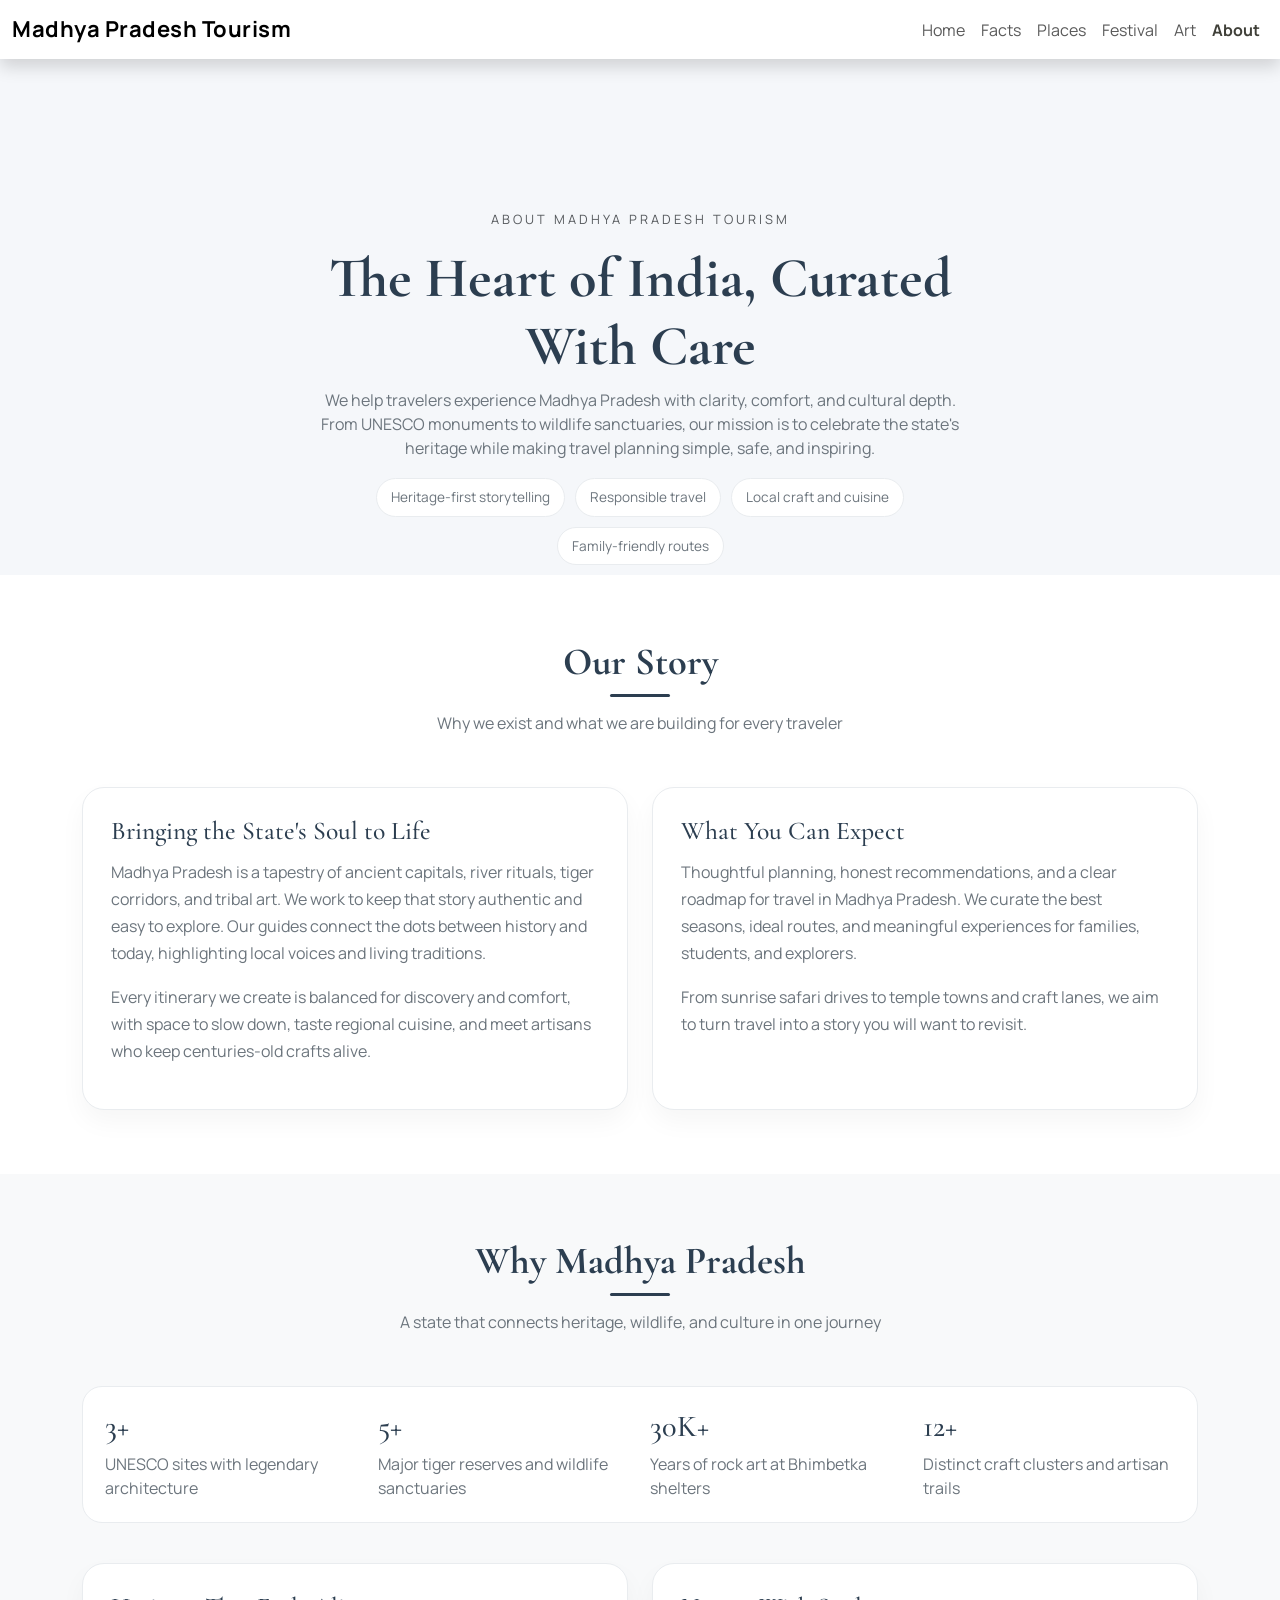
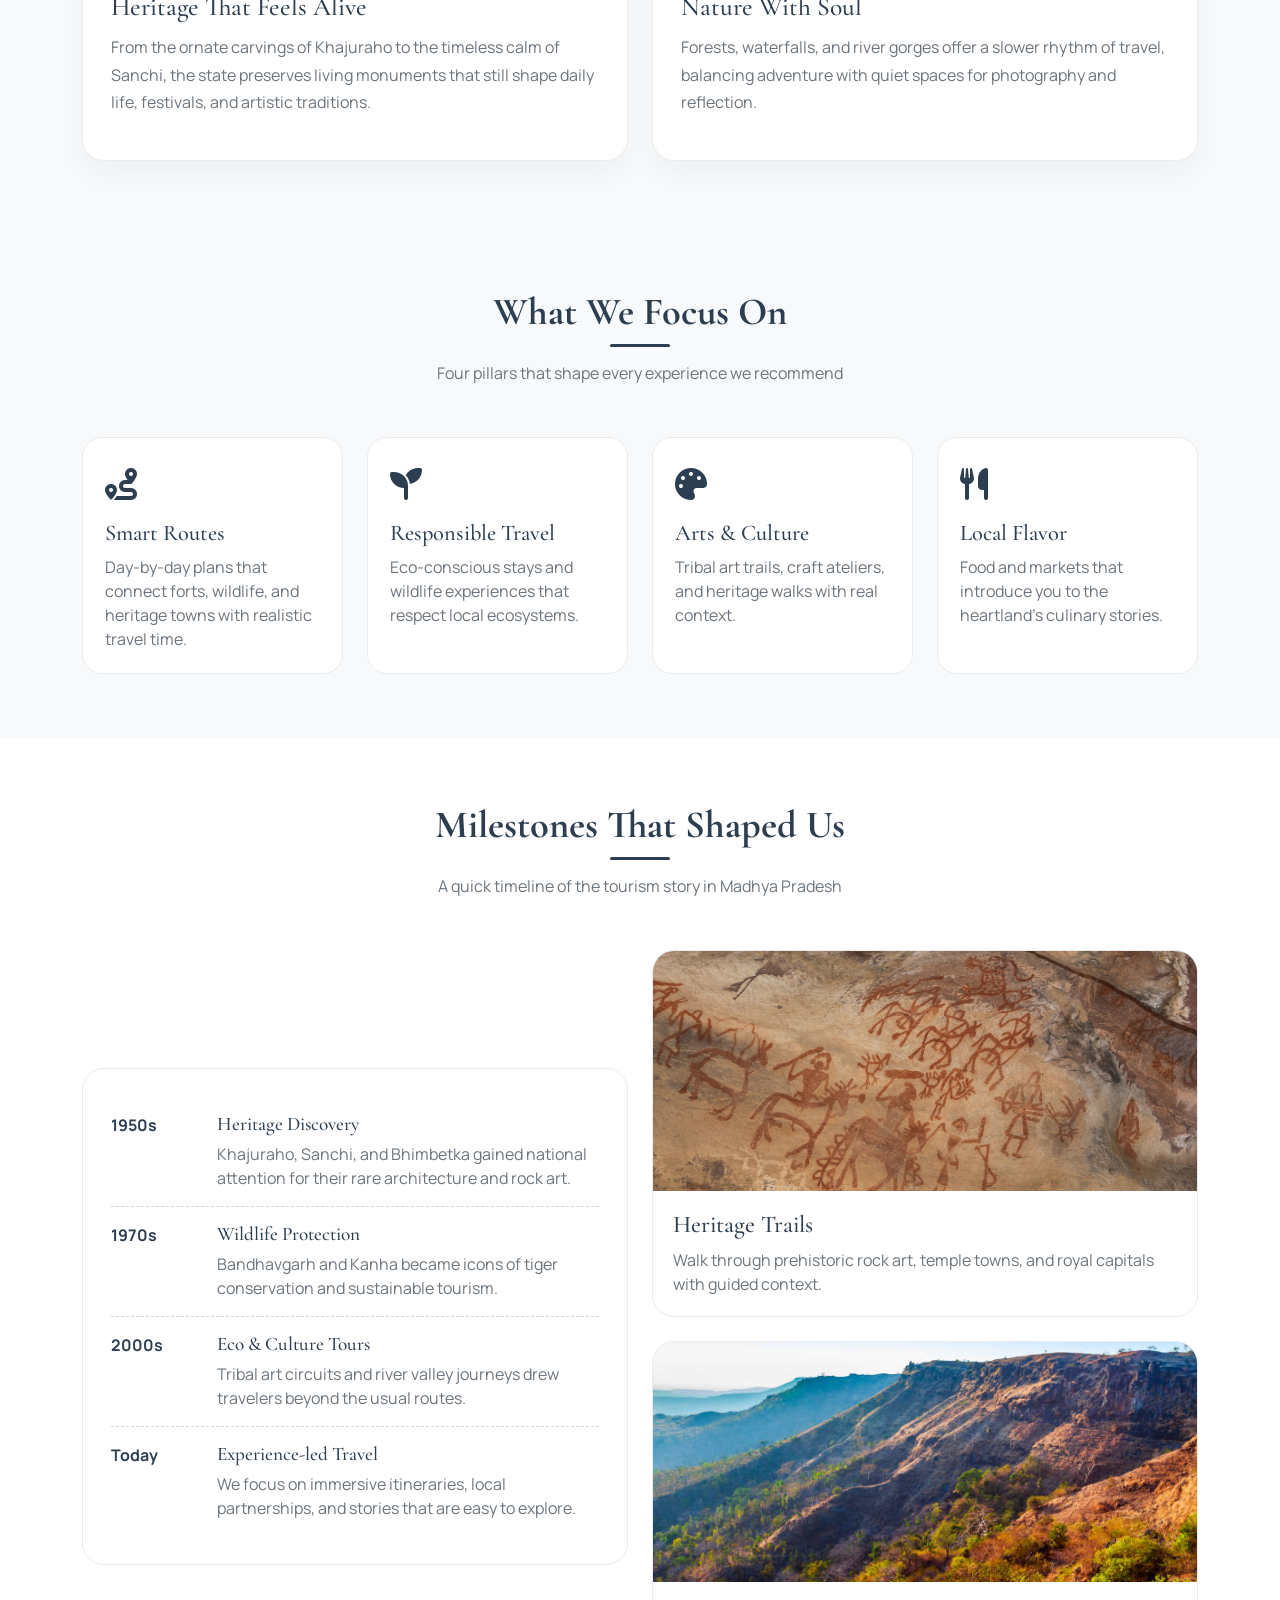
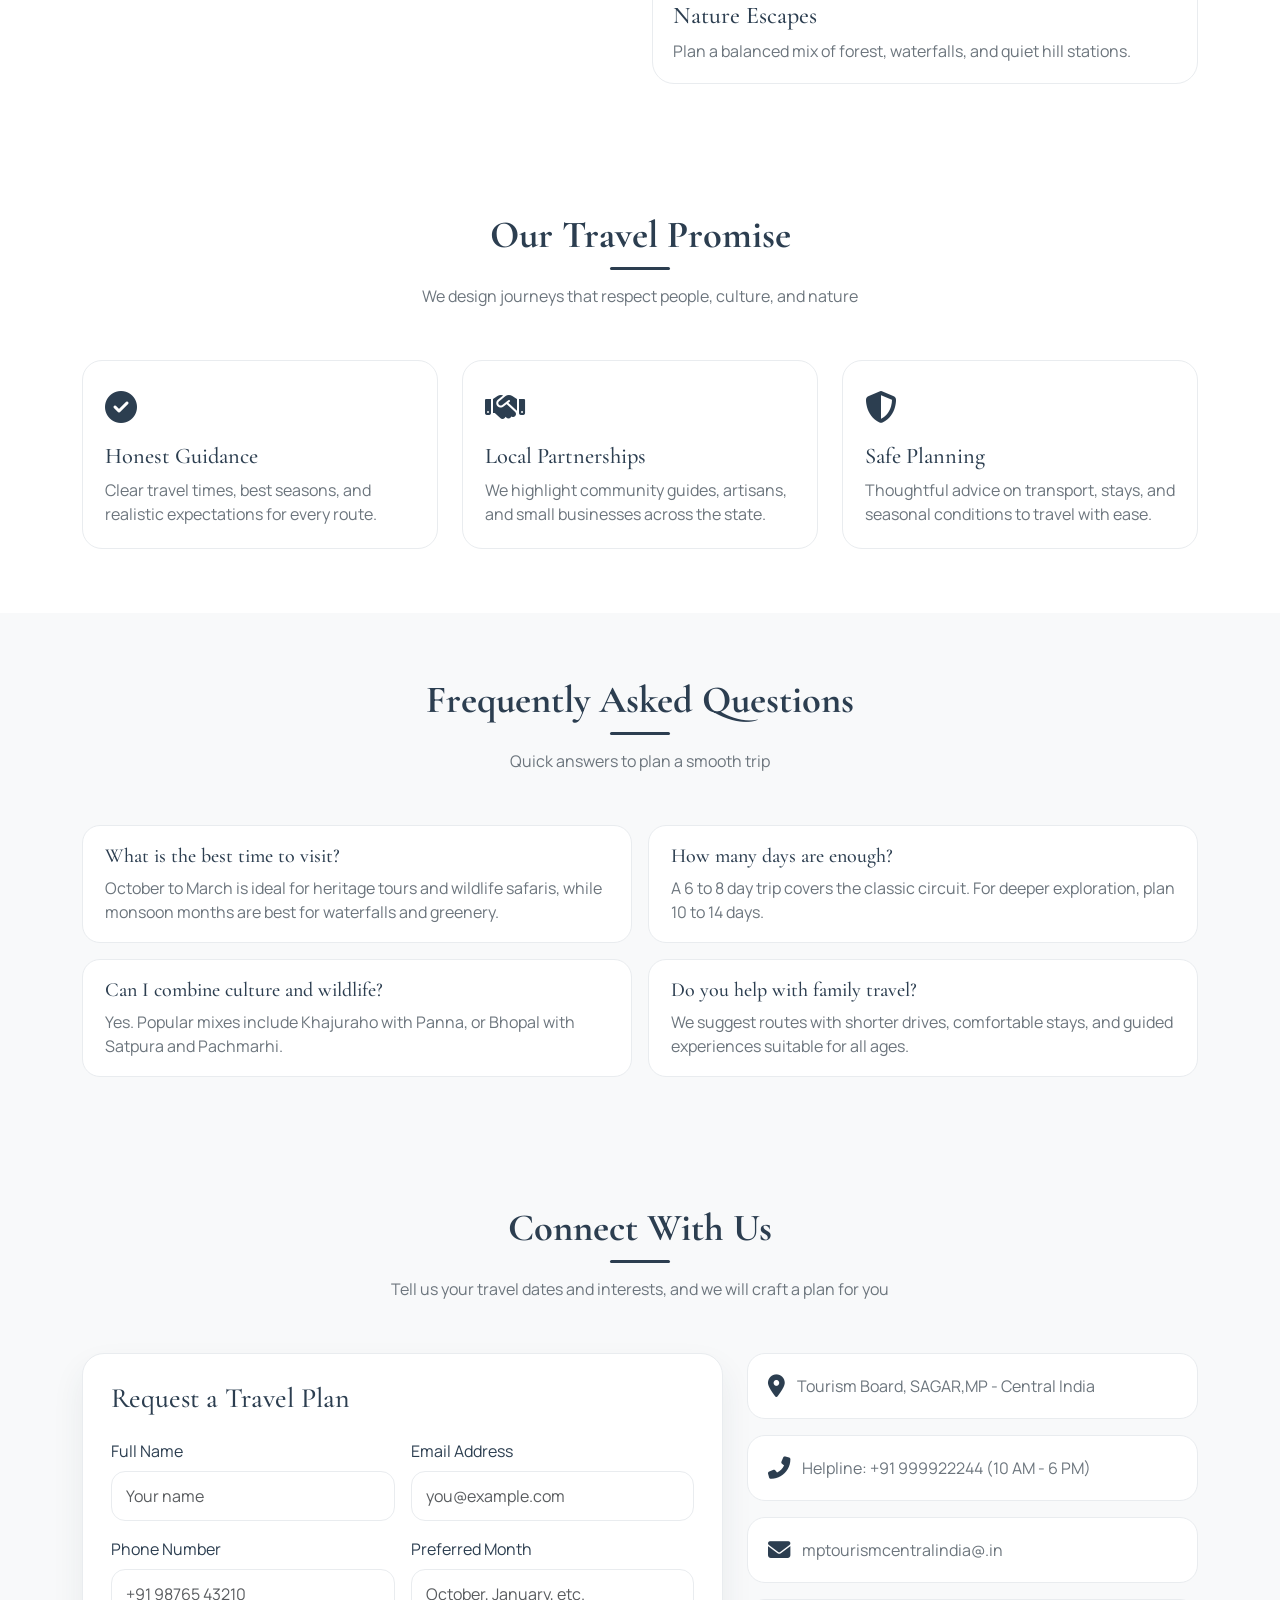
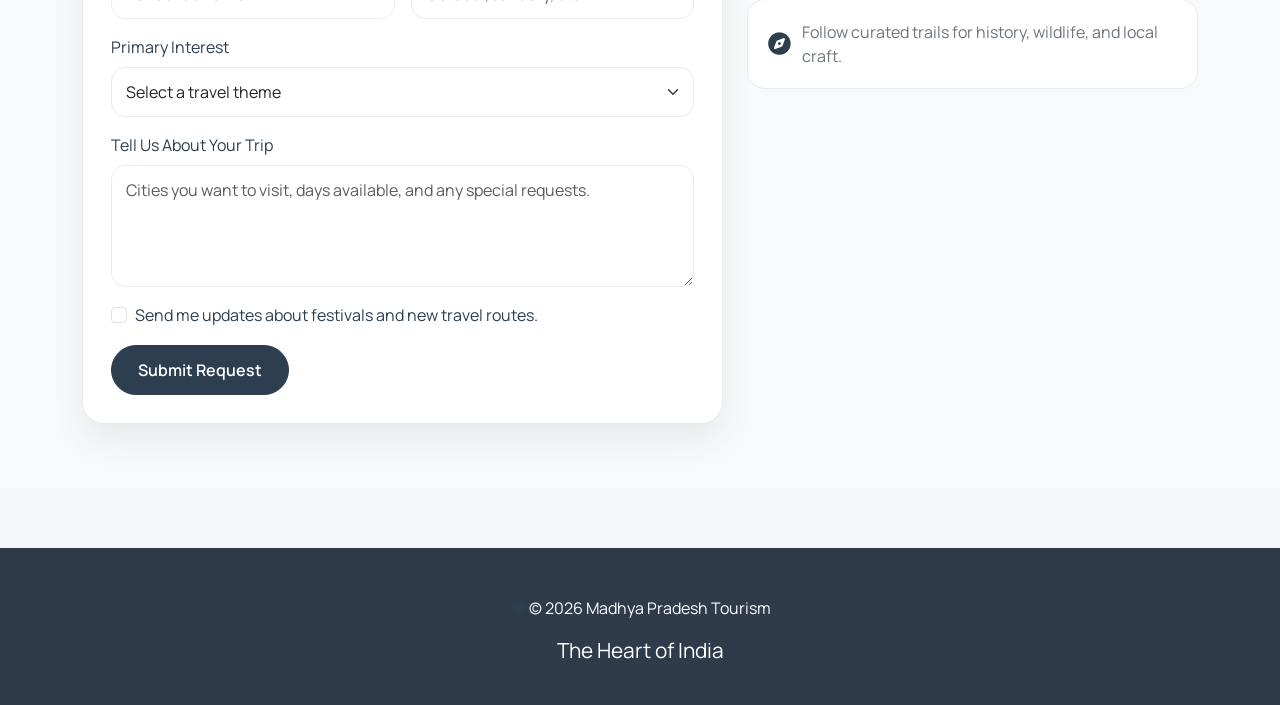
==== about.html @ c8d35fb0 "Add files via upload" ====
<!DOCTYPE html>
<html lang="en">

<head>
    <meta charset="UTF-8">
    <meta name="viewport" content="width=device-width, initial-scale=1.0">
    <title>About - Madhya Pradesh Tourism</title>

    <link href="https://cdn.jsdelivr.net/npm/bootstrap@5.3.0/dist/css/bootstrap.min.css" rel="stylesheet">
    <link
        href="https://fonts.googleapis.com/css2?family=Cormorant+Garamond:wght@400;600;700&family=Manrope:wght@300;400;600;700&display=swap"
        rel="stylesheet">
    <link rel="stylesheet" href="https://cdnjs.cloudflare.com/ajax/libs/font-awesome/6.4.0/css/all.min.css">

    <style>
        :root {
            --paper: #f5f7fa;
            --ink: #2c3e50;
            --muted: #6c757d;
            --accent: #2c3e50;
            --accent-dark: #2c3e50;
            --soft: #e9ecef;
            --card: #ffffff;
            --primary-color: #2c3e50;
            --secondary-color: #6c757d;
            --light-bg: #f8f9fa;
        }

        * {
            box-sizing: border-box;
        }

        html {
            scroll-behavior: smooth;
        }

        body {
            font-family: "Manrope", sans-serif;
            color: var(--ink);
            background: var(--paper);
            min-height: 100vh;
        }

        h1,
        h2,
        h3,
        h4,
        h5,
        h6 {
            font-family: "Cormorant Garamond", serif;
        }

        .navbar {
            background: white;
            box-shadow: 0 2px 10px rgba(0, 0, 0, .1);
        }

        .navbar-brand {
            font-weight: 700;
            letter-spacing: 0.5px;
            font-size: 22px;
        }

        .nav-link.active {
            font-weight: bold;
            color: #404039 !important;
        }

        .page-intro {
            margin-top: 92px;
            padding: 48px 0 10px;
        }

        .intro-title {
            font-size: clamp(2.4rem, 4.4vw, 3.6rem);
            font-weight: 700;
        }

        .intro-text {
            color: var(--muted);
            max-width: 760px;
        }

        .intro-badges {
            display: flex;
            flex-wrap: wrap;
            gap: 10px;
            margin-top: 18px;
        }

        .intro-badge {
            background: var(--card);
            border: 1px solid var(--soft);
            padding: 8px 14px;
            border-radius: 999px;
            font-size: 0.85rem;
            color: var(--muted);
        }

        .section-container {
            padding: 64px 0;
        }

        .section-light {
            background: white;
        }

        .section-dark {
            background: var(--light-bg);
        }

        .section-header {
            text-align: center;
            margin-bottom: 52px;
        }

        .section-header h2 {
            font-size: 2.4rem;
            font-weight: 700;
            color: var(--ink);
            display: inline-block;
            position: relative;
        }

        .section-header h2::after {
            content: "";
            position: absolute;
            bottom: -12px;
            left: 50%;
            transform: translateX(-50%);
            width: 60px;
            height: 3px;
            background: var(--primary-color);
            border-radius: 2px;
        }

        .section-header p {
            font-size: 1rem;
            color: var(--muted);
            margin-top: 18px;
        }

        .story-card {
            background: var(--card);
            border: 1px solid var(--soft);
            border-radius: 22px;
            padding: 28px;
            height: 100%;
            box-shadow: 0 12px 26px rgba(0, 0, 0, 0.04);
        }

        .story-card h3 {
            font-size: 1.6rem;
            margin-bottom: 12px;
        }

        .story-card p {
            color: var(--muted);
            line-height: 1.7;
        }

        .highlight-card {
            background: var(--card);
            border: 1px solid var(--soft);
            border-radius: 20px;
            padding: 22px;
            height: 100%;
            transition: transform 0.2s ease, box-shadow 0.2s ease;
        }

        .highlight-card:hover {
            transform: translateY(-4px);
            box-shadow: 0 20px 40px rgba(44, 62, 80, 0.12);
        }

        .highlight-icon {
            font-size: 2rem;
            color: var(--primary-color);
            margin-bottom: 12px;
        }

        .highlight-card h4 {
            font-size: 1.4rem;
            margin-bottom: 8px;
        }

        .highlight-card p {
            color: var(--muted);
            margin-bottom: 0;
        }

        .timeline {
            background: var(--card);
            border: 1px solid var(--soft);
            border-radius: 22px;
            padding: 28px;
        }

        .timeline-item {
            display: flex;
            gap: 16px;
            padding: 16px 0;
            border-bottom: 1px dashed #d0d7de;
        }

        .timeline-item:last-child {
            border-bottom: none;
        }

        .timeline-year {
            min-width: 90px;
            font-weight: 700;
            color: var(--ink);
        }

        .timeline-body h5 {
            margin-bottom: 6px;
            font-size: 1.2rem;
        }

        .timeline-body p {
            margin: 0;
            color: var(--muted);
        }

        .media-card {
            background: var(--card);
            border: 1px solid var(--soft);
            border-radius: 22px;
            overflow: hidden;
            height: 100%;
        }

        .media-card img {
            width: 100%;
            height: 240px;
            object-fit: cover;
            display: block;
        }

        .media-card .media-body {
            padding: 20px;
        }

        .media-card .media-body h4 {
            margin-bottom: 8px;
        }

        .media-card .media-body p {
            color: var(--muted);
            margin-bottom: 0;
        }

        .form-card {
            background: var(--card);
            border: 1px solid var(--soft);
            border-radius: 22px;
            padding: 28px;
            box-shadow: 0 16px 32px rgba(44, 62, 80, 0.08);
        }

        .form-control,
        .form-select {
            border-radius: 14px;
            border: 1px solid var(--soft);
            padding: 12px 14px;
        }

        .form-control:focus,
        .form-select:focus {
            border-color: var(--primary-color);
            box-shadow: 0 0 0 0.2rem rgba(44, 62, 80, 0.15);
        }

        .btn-primary {
            background: var(--primary-color);
            border-color: var(--primary-color);
            border-radius: 999px;
            padding: 12px 26px;
            font-weight: 600;
        }

        .contact-card {
            background: var(--card);
            border: 1px solid var(--soft);
            border-radius: 18px;
            padding: 20px;
            display: flex;
            gap: 12px;
            align-items: center;
        }

        .contact-card i {
            font-size: 1.4rem;
            color: var(--primary-color);
        }

        .contact-card p {
            margin: 0;
            color: var(--muted);
        }

        .stats-strip {
            background: var(--card);
            border: 1px solid var(--soft);
            border-radius: 20px;
            padding: 22px;
            display: grid;
            gap: 20px;
            grid-template-columns: repeat(4, 1fr);
        }

        .stat-item h3 {
            font-size: 1.9rem;
            margin-bottom: 6px;
        }

        .stat-item p {
            margin: 0;
            color: var(--muted);
        }

        .faq-item {
            background: var(--card);
            border: 1px solid var(--soft);
            border-radius: 18px;
            padding: 18px 22px;
        }

        .faq-item h5 {
            margin-bottom: 8px;
        }

        .faq-item p {
            margin: 0;
            color: var(--muted);
        }

        .footer {
            background: #2f3b4a;
            color: white;
            padding: 40px 0 30px;
            text-align: center;
            margin-top: 60px;
        }

        .footer p {
            margin: 8px 0;
            font-size: 1rem;
        }

        @media (max-width: 992px) {
            .page-intro {
                margin-top: 84px;
            }

            .timeline-item {
                flex-direction: column;
            }

            .timeline-year {
                min-width: unset;
            }

            .stats-strip {
                grid-template-columns: repeat(2, 1fr);
            }
        }

        @media (max-width: 576px) {
            .stats-strip {
                grid-template-columns: 1fr;
            }
        }
    </style>
</head>

<body>

    <nav class="navbar navbar-expand-lg fixed-top bg-white shadow">
  <div class="container-fluid">

    <a class="navbar-brand" href="index.html">Madhya Pradesh Tourism</a>

    <!-- TOGGLER BUTTON -->
    <button class="navbar-toggler" type="button" 
        data-bs-toggle="collapse" 
        data-bs-target="#navbarNav">

      <span class="navbar-toggler-icon"></span>
    </button>

    <!-- COLLAPSIBLE MENU -->
    <div class="collapse navbar-collapse" id="navbarNav">
      <div class="navbar-nav ms-auto">

        <a class="nav-link " href="index.html">Home</a>
        <a class="nav-link" href="facts.html">Facts</a>
        <a class="nav-link" href="places.html">Places</a>
        <a class="nav-link" href="festival.html">Festival</a>
        <a class="nav-link" href="arts.html">Art</a>
        <a class="nav-link active" href="about.html">About</a>

      </div>
    </div>

  </div>
</nav>

    <div style="height:70px;"></div>

    <section class="page-intro">
        <div class="container">
            <div class="row align-items-center g-4">
                <div class="col-lg-7 text-center mx-auto">
                    <p class="text-uppercase text-muted" style="letter-spacing: 3px; font-size: 0.8rem;">About Madhya
                        Pradesh Tourism</p>
                    <h1 class="intro-title">The Heart of India, Curated With Care</h1>
                    <p class="intro-text">We help travelers experience Madhya Pradesh with clarity, comfort, and
                        cultural depth. From UNESCO monuments to wildlife sanctuaries, our mission is to celebrate the
                        state's heritage while making travel planning simple, safe, and inspiring.</p>
                    <div class="intro-badges justify-content-center">
                        <span class="intro-badge">Heritage-first storytelling</span>
                        <span class="intro-badge">Responsible travel</span>
                        <span class="intro-badge">Local craft and cuisine</span>
                        <span class="intro-badge">Family-friendly routes</span>
                    </div>
                </div>

            </div>
        </div>
    </section>

    <section class="section-container section-light">
        <div class="container">
            <div class="section-header">
                <h2>Our Story</h2>
                <p>Why we exist and what we are building for every traveler</p>
            </div>
            <div class="row g-4">
                <div class="col-lg-6">
                    <div class="story-card">
                        <h3>Bringing the State's Soul to Life</h3>
                        <p>Madhya Pradesh is a tapestry of ancient capitals, river rituals, tiger corridors, and tribal
                            art. We work to keep that story authentic and easy to explore. Our guides connect the dots
                            between history and today, highlighting local voices and living traditions.</p>
                        <p>Every itinerary we create is balanced for discovery and comfort, with space to slow down,
                            taste regional cuisine, and meet artisans who keep centuries-old crafts alive.</p>
                    </div>
                </div>
                <div class="col-lg-6">
                    <div class="story-card">
                        <h3>What You Can Expect</h3>
                        <p>Thoughtful planning, honest recommendations, and a clear roadmap for travel in Madhya
                            Pradesh. We curate the best seasons, ideal routes, and meaningful experiences for families,
                            students, and explorers.</p>
                        <p>From sunrise safari drives to temple towns and craft lanes, we aim to turn travel into a
                            story you will want to revisit.</p>
                    </div>
                </div>
            </div>
        </div>
    </section>

    <section class="section-container section-dark">
        <div class="container">
            <div class="section-header">
                <h2>Why Madhya Pradesh</h2>
                <p>A state that connects heritage, wildlife, and culture in one journey</p>
            </div>
            <div class="stats-strip">
                <div class="stat-item">
                    <h3>3+</h3>
                    <p>UNESCO sites with legendary architecture</p>
                </div>
                <div class="stat-item">
                    <h3>5+</h3>
                    <p>Major tiger reserves and wildlife sanctuaries</p>
                </div>
                <div class="stat-item">
                    <h3>30K+</h3>
                    <p>Years of rock art at Bhimbetka shelters</p>
                </div>
                <div class="stat-item">
                    <h3>12+</h3>
                    <p>Distinct craft clusters and artisan trails</p>
                </div>
            </div>
            <div class="row g-4 mt-3">
                <div class="col-lg-6">
                    <div class="story-card">
                        <h3>Heritage That Feels Alive</h3>
                        <p>From the ornate carvings of Khajuraho to the timeless calm of Sanchi, the state preserves
                            living monuments that still shape daily life, festivals, and artistic traditions.</p>
                    </div>
                </div>
                <div class="col-lg-6">
                    <div class="story-card">
                        <h3>Nature With Soul</h3>
                        <p>Forests, waterfalls, and river gorges offer a slower rhythm of travel, balancing adventure
                            with quiet spaces for photography and reflection.</p>
                    </div>
                </div>
            </div>
        </div>
    </section>

    <section class="section-container section-dark">
        <div class="container">
            <div class="section-header">
                <h2>What We Focus On</h2>
                <p>Four pillars that shape every experience we recommend</p>
            </div>
            <div class="row g-4">
                <div class="col-md-6 col-lg-3">
                    <div class="highlight-card">
                        <div class="highlight-icon"><i class="fas fa-route"></i></div>
                        <h4>Smart Routes</h4>
                        <p>Day-by-day plans that connect forts, wildlife, and heritage towns with realistic travel time.
                        </p>
                    </div>
                </div>
                <div class="col-md-6 col-lg-3">
                    <div class="highlight-card">
                        <div class="highlight-icon"><i class="fas fa-seedling"></i></div>
                        <h4>Responsible Travel</h4>
                        <p>Eco-conscious stays and wildlife experiences that respect local ecosystems.</p>
                    </div>
                </div>
                <div class="col-md-6 col-lg-3">
                    <div class="highlight-card">
                        <div class="highlight-icon"><i class="fas fa-palette"></i></div>
                        <h4>Arts & Culture</h4>
                        <p>Tribal art trails, craft ateliers, and heritage walks with real context.</p>
                    </div>
                </div>
                <div class="col-md-6 col-lg-3">
                    <div class="highlight-card">
                        <div class="highlight-icon"><i class="fas fa-utensils"></i></div>
                        <h4>Local Flavor</h4>
                        <p>Food and markets that introduce you to the heartland's culinary stories.</p>
                    </div>
                </div>
            </div>
        </div>
    </section>

    <section class="section-container section-light">
        <div class="container">
            <div class="section-header">
                <h2>Milestones That Shaped Us</h2>
                <p>A quick timeline of the tourism story in Madhya Pradesh</p>
            </div>
            <div class="row g-4 align-items-center">
                <div class="col-lg-6">
                    <div class="timeline">
                        <div class="timeline-item">
                            <div class="timeline-year">1950s</div>
                            <div class="timeline-body">
                                <h5>Heritage Discovery</h5>
                                <p>Khajuraho, Sanchi, and Bhimbetka gained national attention for their rare
                                    architecture and rock art.</p>
                            </div>
                        </div>
                        <div class="timeline-item">
                            <div class="timeline-year">1970s</div>
                            <div class="timeline-body">
                                <h5>Wildlife Protection</h5>
                                <p>Bandhavgarh and Kanha became icons of tiger conservation and sustainable tourism.</p>
                            </div>
                        </div>
                        <div class="timeline-item">
                            <div class="timeline-year">2000s</div>
                            <div class="timeline-body">
                                <h5>Eco & Culture Tours</h5>
                                <p>Tribal art circuits and river valley journeys drew travelers beyond the usual routes.
                                </p>
                            </div>
                        </div>
                        <div class="timeline-item">
                            <div class="timeline-year">Today</div>
                            <div class="timeline-body">
                                <h5>Experience-led Travel</h5>
                                <p>We focus on immersive itineraries, local partnerships, and stories that are easy to
                                    explore.</p>
                            </div>
                        </div>
                    </div>
                </div>
                <div class="col-lg-6">
                    <div class="row g-4">
                        <div class="col-12">
                            <div class="media-card">
                                <img src="images/bhimbedka.jpg" alt="Bhimbetka rock shelters">
                                <div class="media-body">
                                    <h4>Heritage Trails</h4>
                                    <p>Walk through prehistoric rock art, temple towns, and royal capitals with guided
                                        context.</p>
                                </div>
                            </div>
                        </div>
                        <div class="col-12">
                            <div class="media-card">
                                <img src="images/pachmarhi.jpg" alt="Pachmarhi hill station">
                                <div class="media-body">
                                    <h4>Nature Escapes</h4>
                                    <p>Plan a balanced mix of forest, waterfalls, and quiet hill stations.</p>
                                </div>
                            </div>
                        </div>
                    </div>
                </div>
            </div>
        </div>
    </section>

    <section class="section-container section-light">
        <div class="container">
            <div class="section-header">
                <h2>Our Travel Promise</h2>
                <p>We design journeys that respect people, culture, and nature</p>
            </div>
            <div class="row g-4">
                <div class="col-md-6 col-lg-4">
                    <div class="highlight-card">
                        <div class="highlight-icon"><i class="fas fa-check-circle"></i></div>
                        <h4>Honest Guidance</h4>
                        <p>Clear travel times, best seasons, and realistic expectations for every route.</p>
                    </div>
                </div>
                <div class="col-md-6 col-lg-4">
                    <div class="highlight-card">
                        <div class="highlight-icon"><i class="fas fa-handshake"></i></div>
                        <h4>Local Partnerships</h4>
                        <p>We highlight community guides, artisans, and small businesses across the state.</p>
                    </div>
                </div>
                <div class="col-md-6 col-lg-4">
                    <div class="highlight-card">
                        <div class="highlight-icon"><i class="fas fa-shield-alt"></i></div>
                        <h4>Safe Planning</h4>
                        <p>Thoughtful advice on transport, stays, and seasonal conditions to travel with ease.</p>
                    </div>
                </div>
            </div>
        </div>
    </section>

    <section class="section-container section-dark">
        <div class="container">
            <div class="section-header">
                <h2>Frequently Asked Questions</h2>
                <p>Quick answers to plan a smooth trip</p>
            </div>
            <div class="row g-3">
                <div class="col-lg-6">
                    <div class="faq-item">
                        <h5>What is the best time to visit?</h5>
                        <p>October to March is ideal for heritage tours and wildlife safaris, while monsoon months are
                            best for waterfalls and greenery.</p>
                    </div>
                </div>
                <div class="col-lg-6">
                    <div class="faq-item">
                        <h5>How many days are enough?</h5>
                        <p>A 6 to 8 day trip covers the classic circuit. For deeper exploration, plan 10 to 14 days.</p>
                    </div>
                </div>
                <div class="col-lg-6">
                    <div class="faq-item">
                        <h5>Can I combine culture and wildlife?</h5>
                        <p>Yes. Popular mixes include Khajuraho with Panna, or Bhopal with Satpura and Pachmarhi.</p>
                    </div>
                </div>
                <div class="col-lg-6">
                    <div class="faq-item">
                        <h5>Do you help with family travel?</h5>
                        <p>We suggest routes with shorter drives, comfortable stays, and guided experiences suitable for
                            all ages.</p>
                    </div>
                </div>
            </div>
        </div>
    </section>

    <section class="section-container section-dark">
        <div class="container">
            <div class="section-header">
                <h2>Connect With Us</h2>
                <p>Tell us your travel dates and interests, and we will craft a plan for you</p>
            </div>
            <div class="row g-4">
                <div class="col-lg-7">
                    <div class="form-card">
                        <h3 class="mb-4">Request a Travel Plan</h3>
                        <form>
                            <div class="row g-3">
                                <div class="col-md-6">
                                    <label class="form-label" for="fullName">Full Name</label>
                                    <input type="text" class="form-control" id="fullName" placeholder="Your name">
                                </div>
                                <div class="col-md-6">
                                    <label class="form-label" for="email">Email Address</label>
                                    <input type="email" class="form-control" id="email" placeholder="you@example.com">
                                </div>
                                <div class="col-md-6">
                                    <label class="form-label" for="phone">Phone Number</label>
                                    <input type="tel" class="form-control" id="phone" placeholder="+91 98765 43210">
                                </div>
                                <div class="col-md-6">
                                    <label class="form-label" for="travelMonth">Preferred Month</label>
                                    <input type="text" class="form-control" id="travelMonth"
                                        placeholder="October, January, etc.">
                                </div>
                                <div class="col-12">
                                    <label class="form-label" for="interest">Primary Interest</label>
                                    <select class="form-select" id="interest">
                                        <option selected>Select a travel theme</option>
                                        <option>Heritage & History</option>
                                        <option>Wildlife Safaris</option>
                                        <option>Arts & Crafts</option>
                                        <option>Food & Culture</option>
                                        <option>Family Friendly</option>
                                        <option>Photography & Nature</option>
                                    </select>
                                </div>
                                <div class="col-12">
                                    <label class="form-label" for="message">Tell Us About Your Trip</label>
                                    <textarea class="form-control" id="message" rows="4"
                                        placeholder="Cities you want to visit, days available, and any special requests."></textarea>
                                </div>
                                <div class="col-12">
                                    <div class="form-check">
                                        <input class="form-check-input" type="checkbox" id="updates">
                                        <label class="form-check-label" for="updates">Send me updates about festivals
                                            and new travel routes.</label>
                                    </div>
                                </div>
                                <div class="col-12 d-flex justify-content-start">
                                    <button type="submit" class="btn btn-primary">Submit Request</button>
                                </div>
                            </div>
                        </form>
                    </div>
                </div>
                <div class="col-lg-5">
                    <div class="d-flex flex-column gap-3">
                        <div class="contact-card">
                            <i class="fas fa-map-marker-alt"></i>
                            <p>Tourism Board, SAGAR,MP - Central India</p>
                        </div>
                        <div class="contact-card">
                            <i class="fas fa-phone-alt"></i>
                            <p>Helpline: +91 999922244 (10 AM - 6 PM)</p>
                        </div>
                        <div class="contact-card">
                            <i class="fas fa-envelope"></i>
                            <p>mptourismcentralindia@.in</p>
                        </div>
                        <div class="contact-card">
                            <i class="fas fa-compass"></i>
                            <p>Follow curated trails for history, wildlife, and local craft.</p>
                        </div>
                    </div>
                </div>
            </div>
        </div>
    </section>

    <footer class="footer">
        <div class="container">
            <p><i class="fas fa-heart" style="color: var(--primary-color);"></i> &copy; 2026 Madhya Pradesh Tourism</p>
            <p style="font-size: 1.3rem; margin-top: 15px;">The Heart of India</p>
        </div>
    </footer>

    <script src="https://cdn.jsdelivr.net/npm/bootstrap@5.3.0/dist/js/bootstrap.bundle.min.js"></script>



</body>

</html>
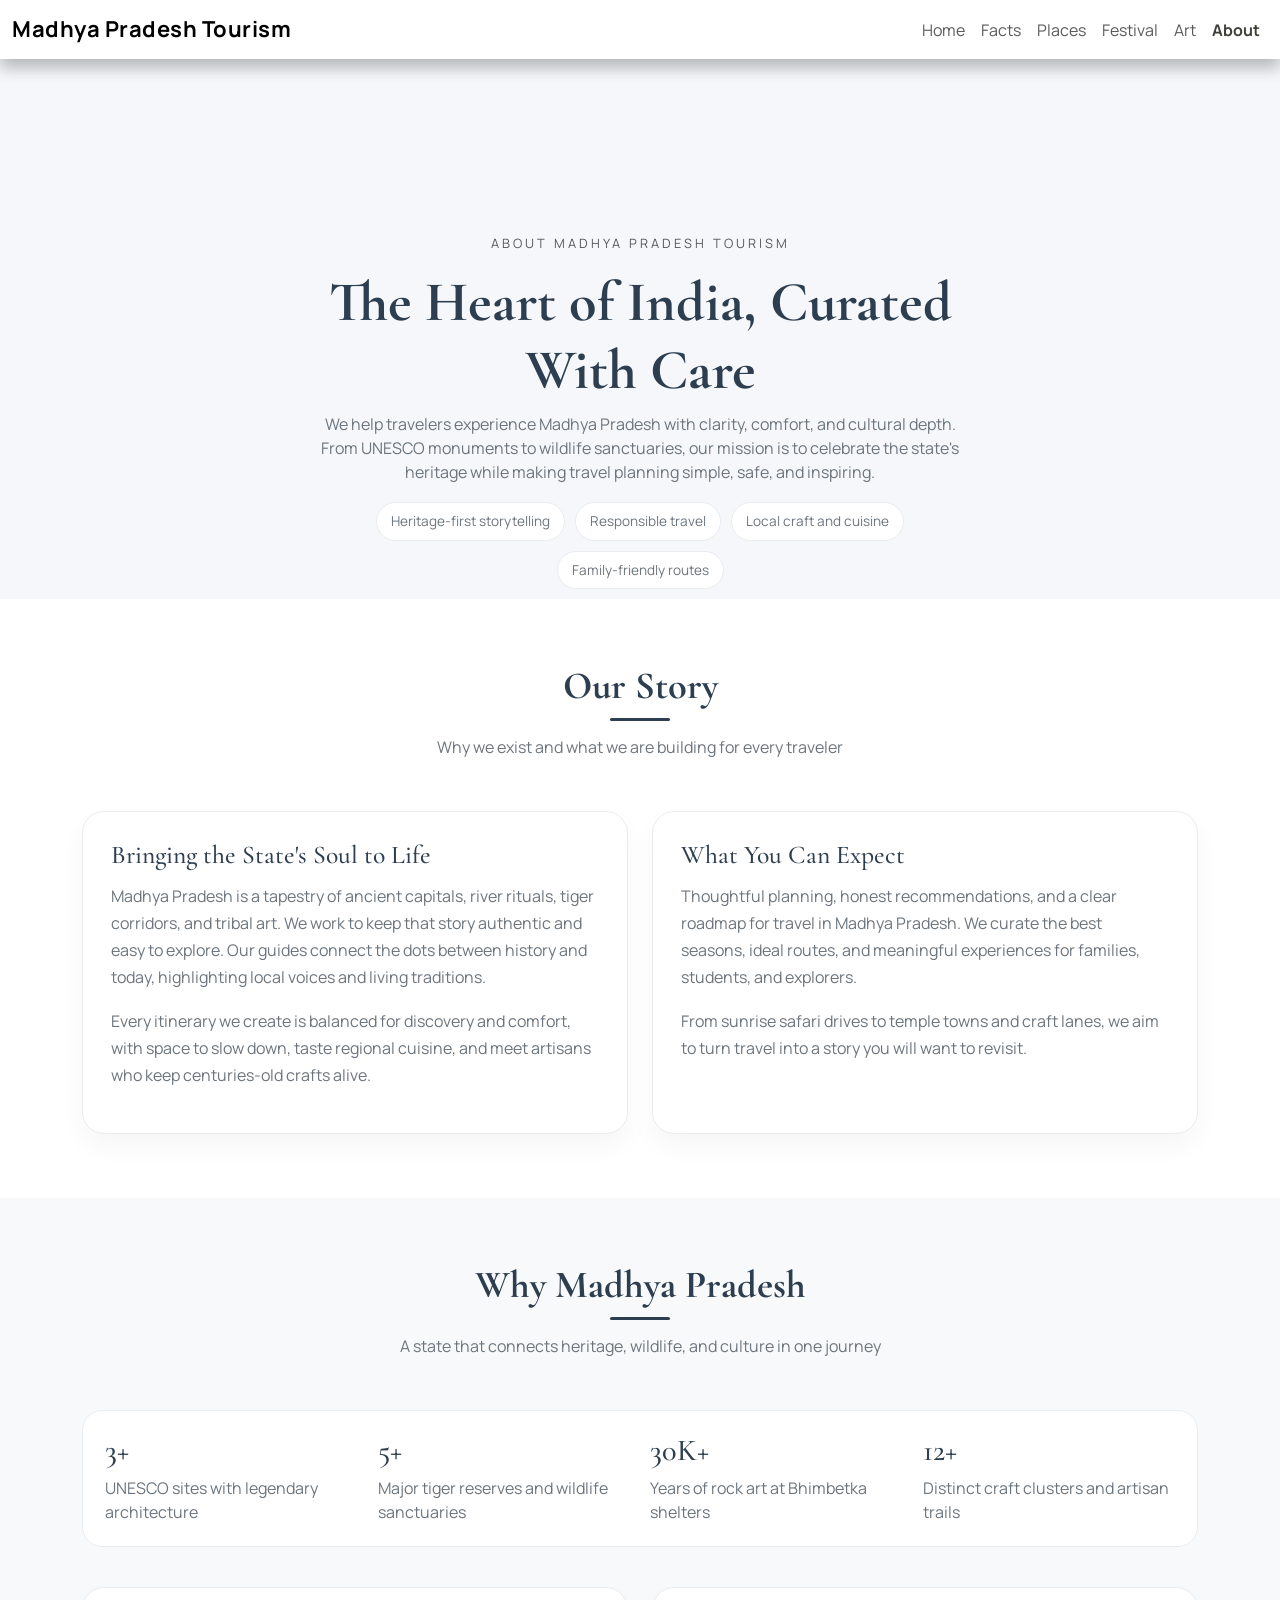
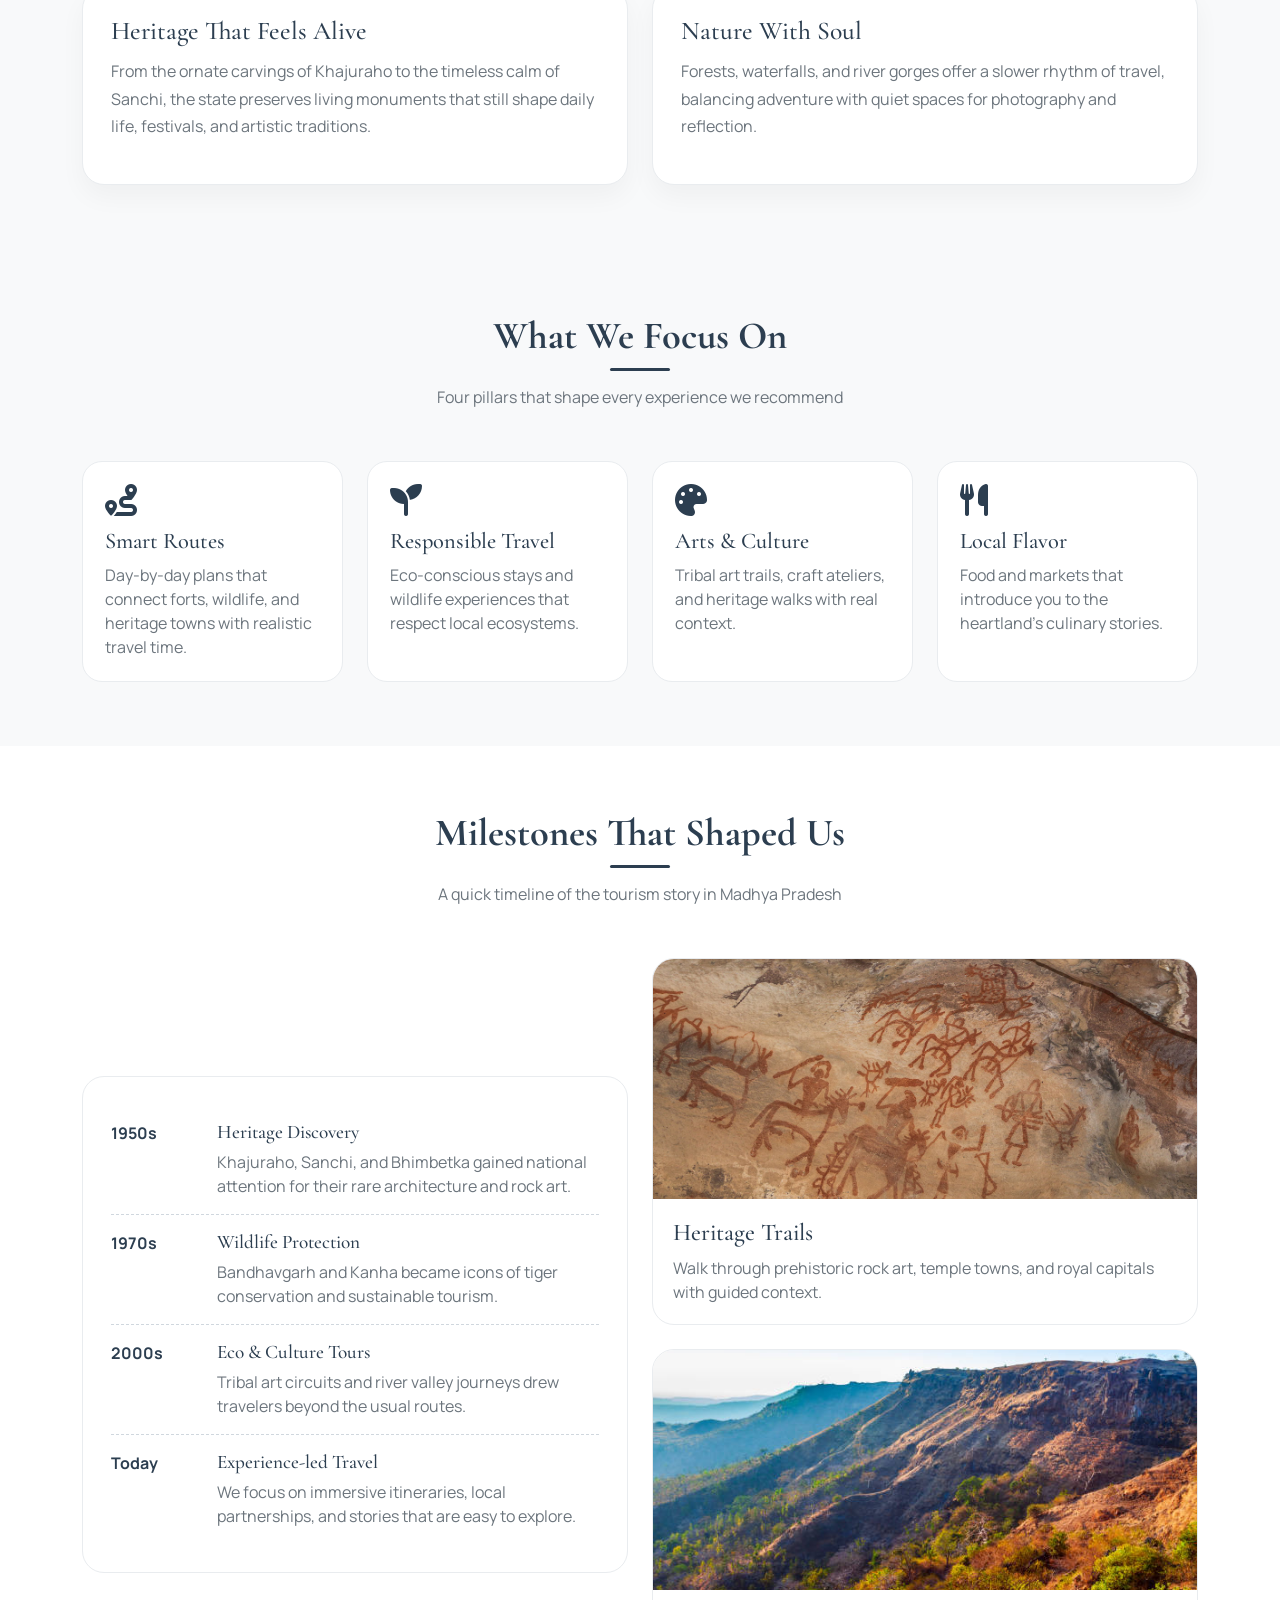
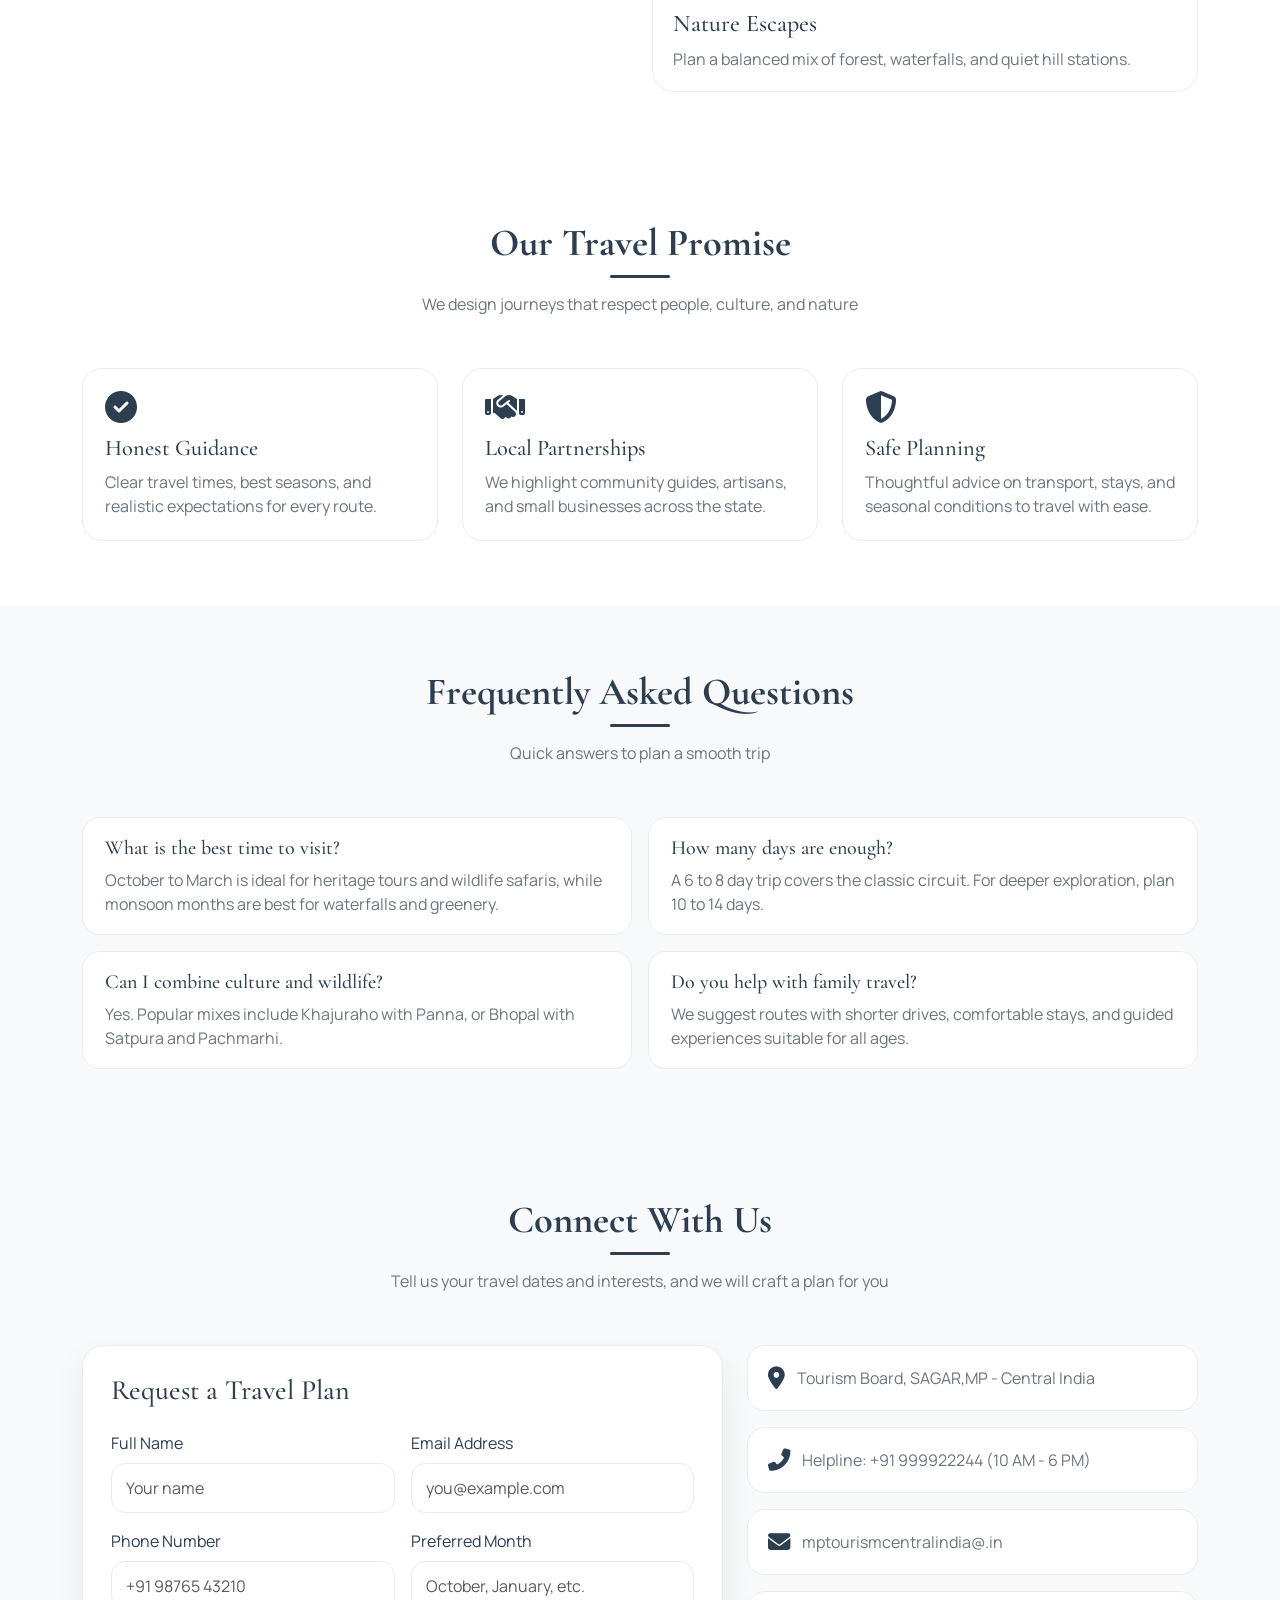
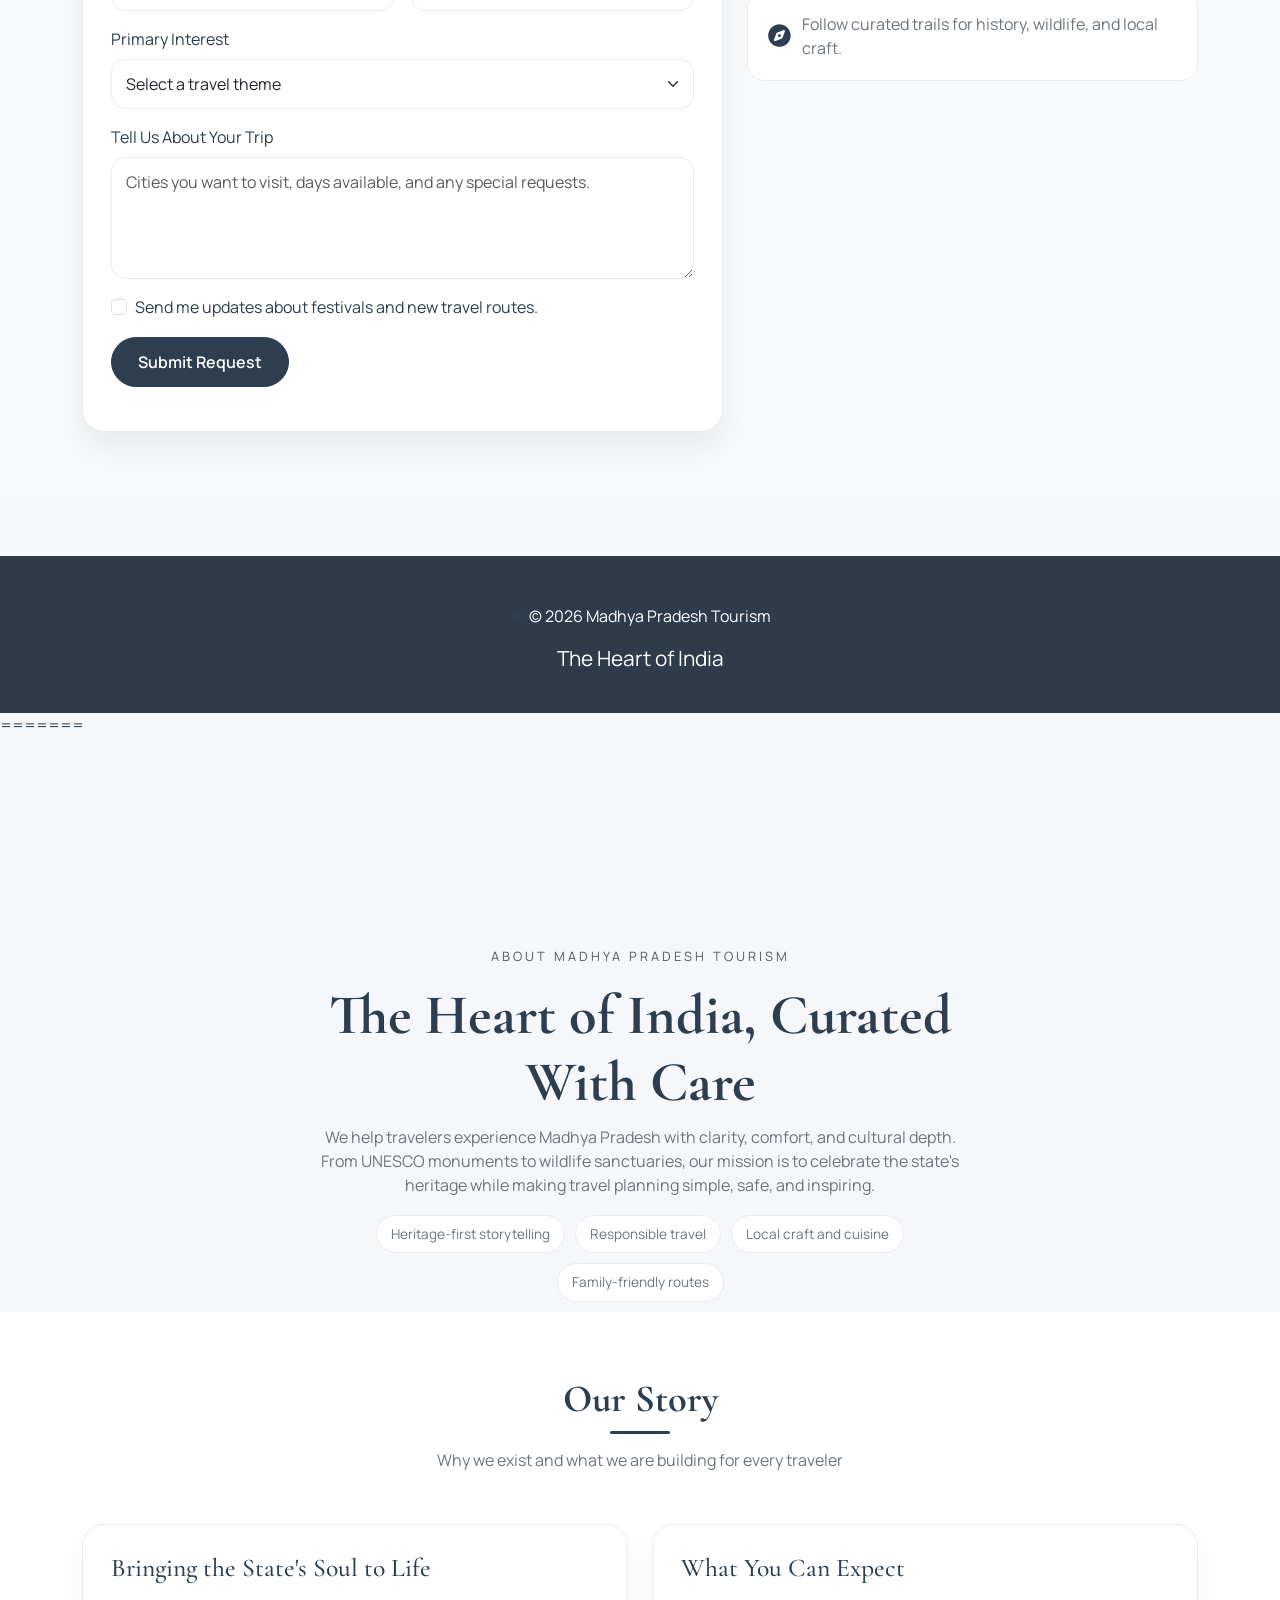
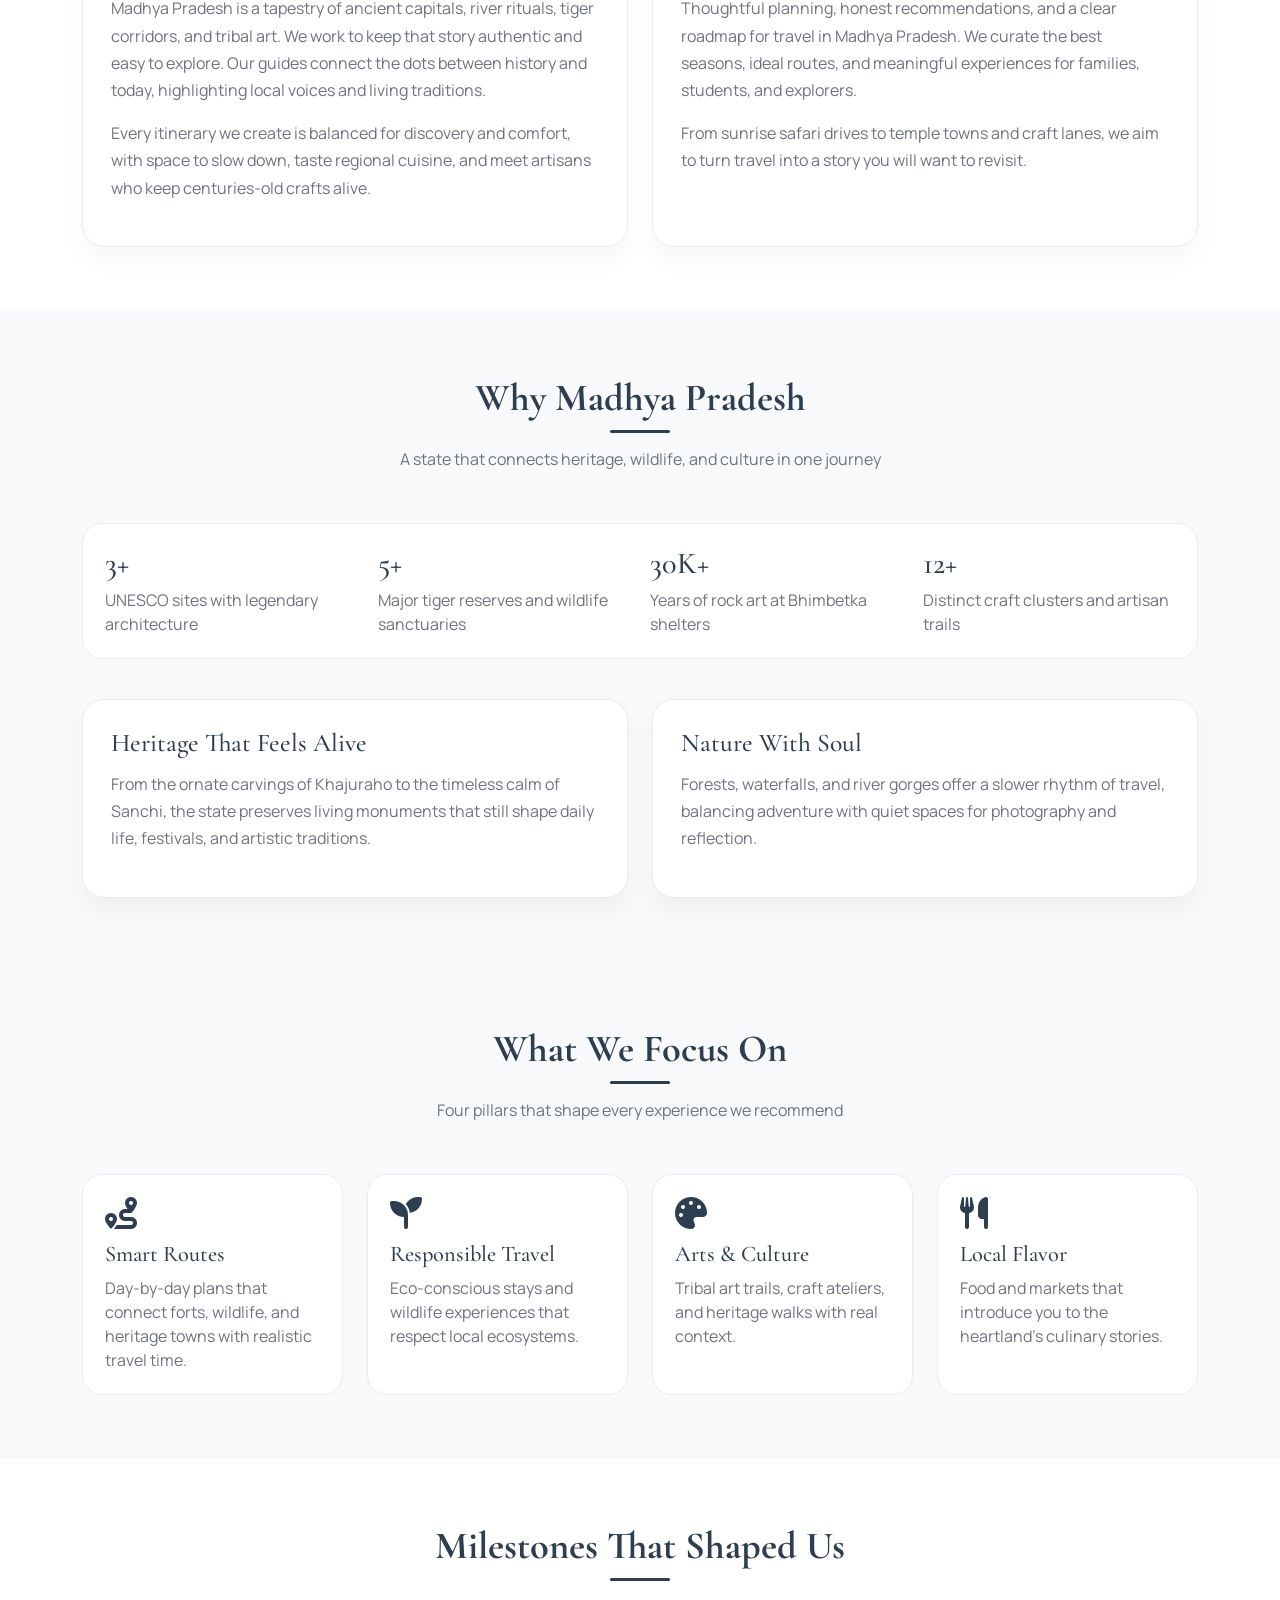
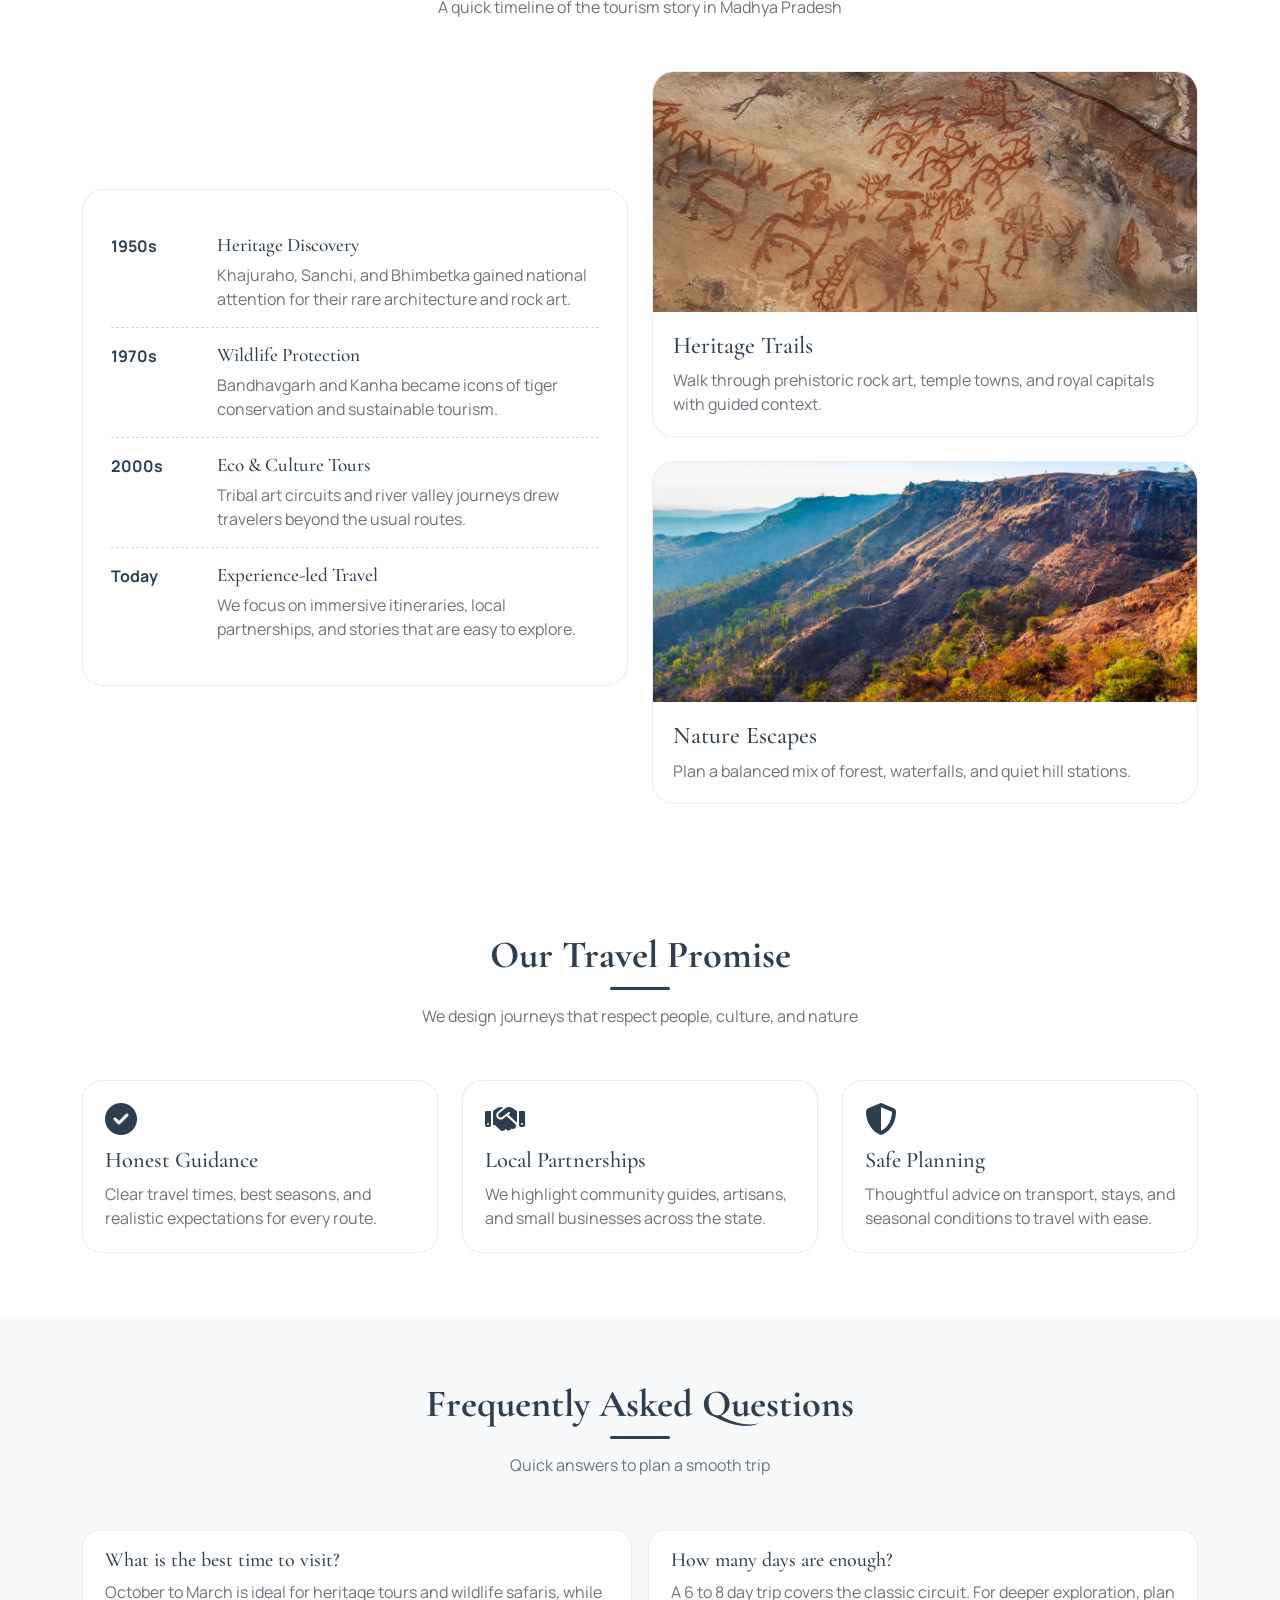
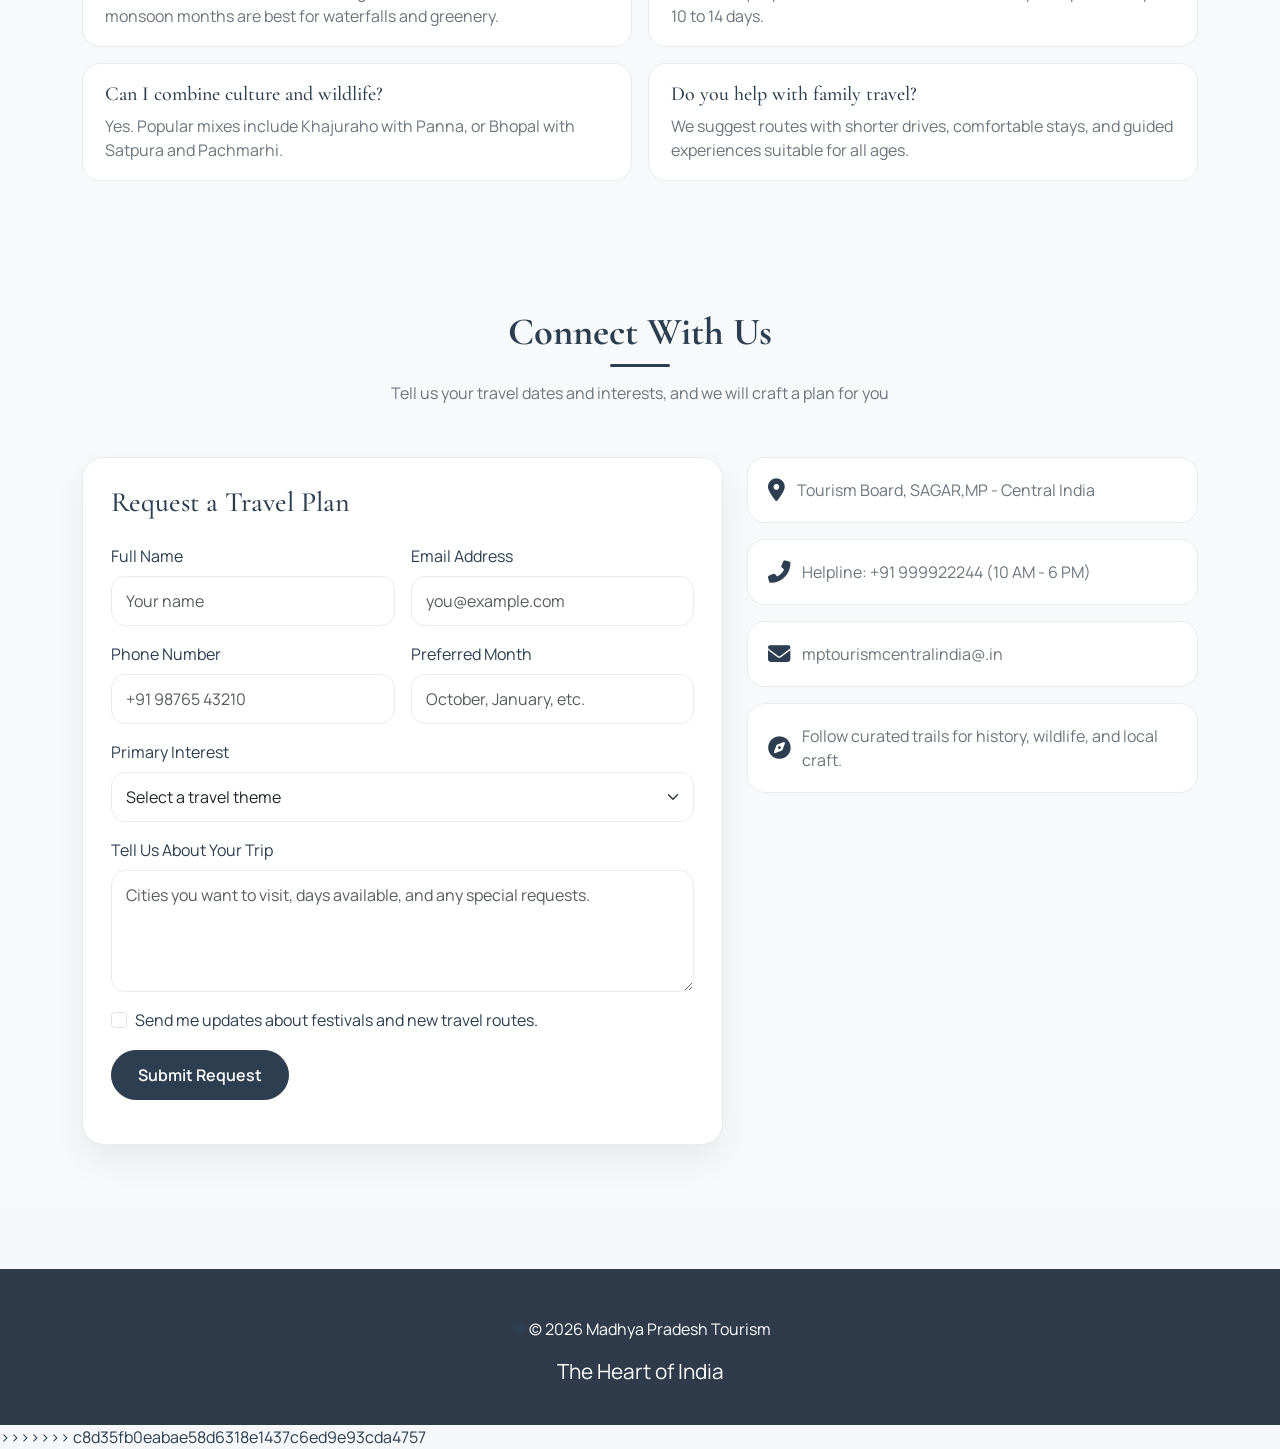
==== commit a83b8315: "resolve conflicts keep local" ====
--- a/about.html
+++ b/about.html
@@ -1,783 +1,1617 @@
-<!DOCTYPE html>
-<html lang="en">
-
-<head>
-    <meta charset="UTF-8">
-    <meta name="viewport" content="width=device-width, initial-scale=1.0">
-    <title>About - Madhya Pradesh Tourism</title>
-
-    <link href="https://cdn.jsdelivr.net/npm/bootstrap@5.3.0/dist/css/bootstrap.min.css" rel="stylesheet">
-    <link
-        href="https://fonts.googleapis.com/css2?family=Cormorant+Garamond:wght@400;600;700&family=Manrope:wght@300;400;600;700&display=swap"
-        rel="stylesheet">
-    <link rel="stylesheet" href="https://cdnjs.cloudflare.com/ajax/libs/font-awesome/6.4.0/css/all.min.css">
-
-    <style>
-        :root {
-            --paper: #f5f7fa;
-            --ink: #2c3e50;
-            --muted: #6c757d;
-            --accent: #2c3e50;
-            --accent-dark: #2c3e50;
-            --soft: #e9ecef;
-            --card: #ffffff;
-            --primary-color: #2c3e50;
-            --secondary-color: #6c757d;
-            --light-bg: #f8f9fa;
-        }
-
-        * {
-            box-sizing: border-box;
-        }
-
-        html {
-            scroll-behavior: smooth;
-        }
-
-        body {
-            font-family: "Manrope", sans-serif;
-            color: var(--ink);
-            background: var(--paper);
-            min-height: 100vh;
-        }
-
-        h1,
-        h2,
-        h3,
-        h4,
-        h5,
-        h6 {
-            font-family: "Cormorant Garamond", serif;
-        }
-
-        .navbar {
-            background: white;
-            box-shadow: 0 2px 10px rgba(0, 0, 0, .1);
-        }
-
-        .navbar-brand {
-            font-weight: 700;
-            letter-spacing: 0.5px;
-            font-size: 22px;
-        }
-
-        .nav-link.active {
-            font-weight: bold;
-            color: #404039 !important;
-        }
-
-        .page-intro {
-            margin-top: 92px;
-            padding: 48px 0 10px;
-        }
-
-        .intro-title {
-            font-size: clamp(2.4rem, 4.4vw, 3.6rem);
-            font-weight: 700;
-        }
-
-        .intro-text {
-            color: var(--muted);
-            max-width: 760px;
-        }
-
-        .intro-badges {
-            display: flex;
-            flex-wrap: wrap;
-            gap: 10px;
-            margin-top: 18px;
-        }
-
-        .intro-badge {
-            background: var(--card);
-            border: 1px solid var(--soft);
-            padding: 8px 14px;
-            border-radius: 999px;
-            font-size: 0.85rem;
-            color: var(--muted);
-        }
-
-        .section-container {
-            padding: 64px 0;
-        }
-
-        .section-light {
-            background: white;
-        }
-
-        .section-dark {
-            background: var(--light-bg);
-        }
-
-        .section-header {
-            text-align: center;
-            margin-bottom: 52px;
-        }
-
-        .section-header h2 {
-            font-size: 2.4rem;
-            font-weight: 700;
-            color: var(--ink);
-            display: inline-block;
-            position: relative;
-        }
-
-        .section-header h2::after {
-            content: "";
-            position: absolute;
-            bottom: -12px;
-            left: 50%;
-            transform: translateX(-50%);
-            width: 60px;
-            height: 3px;
-            background: var(--primary-color);
-            border-radius: 2px;
-        }
-
-        .section-header p {
-            font-size: 1rem;
-            color: var(--muted);
-            margin-top: 18px;
-        }
-
-        .story-card {
-            background: var(--card);
-            border: 1px solid var(--soft);
-            border-radius: 22px;
-            padding: 28px;
-            height: 100%;
-            box-shadow: 0 12px 26px rgba(0, 0, 0, 0.04);
-        }
-
-        .story-card h3 {
-            font-size: 1.6rem;
-            margin-bottom: 12px;
-        }
-
-        .story-card p {
-            color: var(--muted);
-            line-height: 1.7;
-        }
-
-        .highlight-card {
-            background: var(--card);
-            border: 1px solid var(--soft);
-            border-radius: 20px;
-            padding: 22px;
-            height: 100%;
-            transition: transform 0.2s ease, box-shadow 0.2s ease;
-        }
-
-        .highlight-card:hover {
-            transform: translateY(-4px);
-            box-shadow: 0 20px 40px rgba(44, 62, 80, 0.12);
-        }
-
-        .highlight-icon {
-            font-size: 2rem;
-            color: var(--primary-color);
-            margin-bottom: 12px;
-        }
-
-        .highlight-card h4 {
-            font-size: 1.4rem;
-            margin-bottom: 8px;
-        }
-
-        .highlight-card p {
-            color: var(--muted);
-            margin-bottom: 0;
-        }
-
-        .timeline {
-            background: var(--card);
-            border: 1px solid var(--soft);
-            border-radius: 22px;
-            padding: 28px;
-        }
-
-        .timeline-item {
-            display: flex;
-            gap: 16px;
-            padding: 16px 0;
-            border-bottom: 1px dashed #d0d7de;
-        }
-
-        .timeline-item:last-child {
-            border-bottom: none;
-        }
-
-        .timeline-year {
-            min-width: 90px;
-            font-weight: 700;
-            color: var(--ink);
-        }
-
-        .timeline-body h5 {
-            margin-bottom: 6px;
-            font-size: 1.2rem;
-        }
-
-        .timeline-body p {
-            margin: 0;
-            color: var(--muted);
-        }
-
-        .media-card {
-            background: var(--card);
-            border: 1px solid var(--soft);
-            border-radius: 22px;
-            overflow: hidden;
-            height: 100%;
-        }
-
-        .media-card img {
-            width: 100%;
-            height: 240px;
-            object-fit: cover;
-            display: block;
-        }
-
-        .media-card .media-body {
-            padding: 20px;
-        }
-
-        .media-card .media-body h4 {
-            margin-bottom: 8px;
-        }
-
-        .media-card .media-body p {
-            color: var(--muted);
-            margin-bottom: 0;
-        }
-
-        .form-card {
-            background: var(--card);
-            border: 1px solid var(--soft);
-            border-radius: 22px;
-            padding: 28px;
-            box-shadow: 0 16px 32px rgba(44, 62, 80, 0.08);
-        }
-
-        .form-control,
-        .form-select {
-            border-radius: 14px;
-            border: 1px solid var(--soft);
-            padding: 12px 14px;
-        }
-
-        .form-control:focus,
-        .form-select:focus {
-            border-color: var(--primary-color);
-            box-shadow: 0 0 0 0.2rem rgba(44, 62, 80, 0.15);
-        }
-
-        .btn-primary {
-            background: var(--primary-color);
-            border-color: var(--primary-color);
-            border-radius: 999px;
-            padding: 12px 26px;
-            font-weight: 600;
-        }
-
-        .contact-card {
-            background: var(--card);
-            border: 1px solid var(--soft);
-            border-radius: 18px;
-            padding: 20px;
-            display: flex;
-            gap: 12px;
-            align-items: center;
-        }
-
-        .contact-card i {
-            font-size: 1.4rem;
-            color: var(--primary-color);
-        }
-
-        .contact-card p {
-            margin: 0;
-            color: var(--muted);
-        }
-
-        .stats-strip {
-            background: var(--card);
-            border: 1px solid var(--soft);
-            border-radius: 20px;
-            padding: 22px;
-            display: grid;
-            gap: 20px;
-            grid-template-columns: repeat(4, 1fr);
-        }
-
-        .stat-item h3 {
-            font-size: 1.9rem;
-            margin-bottom: 6px;
-        }
-
-        .stat-item p {
-            margin: 0;
-            color: var(--muted);
-        }
-
-        .faq-item {
-            background: var(--card);
-            border: 1px solid var(--soft);
-            border-radius: 18px;
-            padding: 18px 22px;
-        }
-
-        .faq-item h5 {
-            margin-bottom: 8px;
-        }
-
-        .faq-item p {
-            margin: 0;
-            color: var(--muted);
-        }
-
-        .footer {
-            background: #2f3b4a;
-            color: white;
-            padding: 40px 0 30px;
-            text-align: center;
-            margin-top: 60px;
-        }
-
-        .footer p {
-            margin: 8px 0;
-            font-size: 1rem;
-        }
-
-        @media (max-width: 992px) {
-            .page-intro {
-                margin-top: 84px;
-            }
-
-            .timeline-item {
-                flex-direction: column;
-            }
-
-            .timeline-year {
-                min-width: unset;
-            }
-
-            .stats-strip {
-                grid-template-columns: repeat(2, 1fr);
-            }
-        }
-
-        @media (max-width: 576px) {
-            .stats-strip {
-                grid-template-columns: 1fr;
-            }
-        }
-    </style>
-</head>
-
-<body>
-
-    <nav class="navbar navbar-expand-lg fixed-top bg-white shadow">
-  <div class="container-fluid">
-
-    <a class="navbar-brand" href="index.html">Madhya Pradesh Tourism</a>
-
-    <!-- TOGGLER BUTTON -->
-    <button class="navbar-toggler" type="button" 
-        data-bs-toggle="collapse" 
-        data-bs-target="#navbarNav">
-
-      <span class="navbar-toggler-icon"></span>
-    </button>
-
-    <!-- COLLAPSIBLE MENU -->
-    <div class="collapse navbar-collapse" id="navbarNav">
-      <div class="navbar-nav ms-auto">
-
-        <a class="nav-link " href="index.html">Home</a>
-        <a class="nav-link" href="facts.html">Facts</a>
-        <a class="nav-link" href="places.html">Places</a>
-        <a class="nav-link" href="festival.html">Festival</a>
-        <a class="nav-link" href="arts.html">Art</a>
-        <a class="nav-link active" href="about.html">About</a>
-
-      </div>
-    </div>
-
-  </div>
-</nav>
-
-    <div style="height:70px;"></div>
-
-    <section class="page-intro">
-        <div class="container">
-            <div class="row align-items-center g-4">
-                <div class="col-lg-7 text-center mx-auto">
-                    <p class="text-uppercase text-muted" style="letter-spacing: 3px; font-size: 0.8rem;">About Madhya
-                        Pradesh Tourism</p>
-                    <h1 class="intro-title">The Heart of India, Curated With Care</h1>
-                    <p class="intro-text">We help travelers experience Madhya Pradesh with clarity, comfort, and
-                        cultural depth. From UNESCO monuments to wildlife sanctuaries, our mission is to celebrate the
-                        state's heritage while making travel planning simple, safe, and inspiring.</p>
-                    <div class="intro-badges justify-content-center">
-                        <span class="intro-badge">Heritage-first storytelling</span>
-                        <span class="intro-badge">Responsible travel</span>
-                        <span class="intro-badge">Local craft and cuisine</span>
-                        <span class="intro-badge">Family-friendly routes</span>
-                    </div>
-                </div>
-
-            </div>
-        </div>
-    </section>
-
-    <section class="section-container section-light">
-        <div class="container">
-            <div class="section-header">
-                <h2>Our Story</h2>
-                <p>Why we exist and what we are building for every traveler</p>
-            </div>
-            <div class="row g-4">
-                <div class="col-lg-6">
-                    <div class="story-card">
-                        <h3>Bringing the State's Soul to Life</h3>
-                        <p>Madhya Pradesh is a tapestry of ancient capitals, river rituals, tiger corridors, and tribal
-                            art. We work to keep that story authentic and easy to explore. Our guides connect the dots
-                            between history and today, highlighting local voices and living traditions.</p>
-                        <p>Every itinerary we create is balanced for discovery and comfort, with space to slow down,
-                            taste regional cuisine, and meet artisans who keep centuries-old crafts alive.</p>
-                    </div>
-                </div>
-                <div class="col-lg-6">
-                    <div class="story-card">
-                        <h3>What You Can Expect</h3>
-                        <p>Thoughtful planning, honest recommendations, and a clear roadmap for travel in Madhya
-                            Pradesh. We curate the best seasons, ideal routes, and meaningful experiences for families,
-                            students, and explorers.</p>
-                        <p>From sunrise safari drives to temple towns and craft lanes, we aim to turn travel into a
-                            story you will want to revisit.</p>
-                    </div>
-                </div>
-            </div>
-        </div>
-    </section>
-
-    <section class="section-container section-dark">
-        <div class="container">
-            <div class="section-header">
-                <h2>Why Madhya Pradesh</h2>
-                <p>A state that connects heritage, wildlife, and culture in one journey</p>
-            </div>
-            <div class="stats-strip">
-                <div class="stat-item">
-                    <h3>3+</h3>
-                    <p>UNESCO sites with legendary architecture</p>
-                </div>
-                <div class="stat-item">
-                    <h3>5+</h3>
-                    <p>Major tiger reserves and wildlife sanctuaries</p>
-                </div>
-                <div class="stat-item">
-                    <h3>30K+</h3>
-                    <p>Years of rock art at Bhimbetka shelters</p>
-                </div>
-                <div class="stat-item">
-                    <h3>12+</h3>
-                    <p>Distinct craft clusters and artisan trails</p>
-                </div>
-            </div>
-            <div class="row g-4 mt-3">
-                <div class="col-lg-6">
-                    <div class="story-card">
-                        <h3>Heritage That Feels Alive</h3>
-                        <p>From the ornate carvings of Khajuraho to the timeless calm of Sanchi, the state preserves
-                            living monuments that still shape daily life, festivals, and artistic traditions.</p>
-                    </div>
-                </div>
-                <div class="col-lg-6">
-                    <div class="story-card">
-                        <h3>Nature With Soul</h3>
-                        <p>Forests, waterfalls, and river gorges offer a slower rhythm of travel, balancing adventure
-                            with quiet spaces for photography and reflection.</p>
-                    </div>
-                </div>
-            </div>
-        </div>
-    </section>
-
-    <section class="section-container section-dark">
-        <div class="container">
-            <div class="section-header">
-                <h2>What We Focus On</h2>
-                <p>Four pillars that shape every experience we recommend</p>
-            </div>
-            <div class="row g-4">
-                <div class="col-md-6 col-lg-3">
-                    <div class="highlight-card">
-                        <div class="highlight-icon"><i class="fas fa-route"></i></div>
-                        <h4>Smart Routes</h4>
-                        <p>Day-by-day plans that connect forts, wildlife, and heritage towns with realistic travel time.
-                        </p>
-                    </div>
-                </div>
-                <div class="col-md-6 col-lg-3">
-                    <div class="highlight-card">
-                        <div class="highlight-icon"><i class="fas fa-seedling"></i></div>
-                        <h4>Responsible Travel</h4>
-                        <p>Eco-conscious stays and wildlife experiences that respect local ecosystems.</p>
-                    </div>
-                </div>
-                <div class="col-md-6 col-lg-3">
-                    <div class="highlight-card">
-                        <div class="highlight-icon"><i class="fas fa-palette"></i></div>
-                        <h4>Arts & Culture</h4>
-                        <p>Tribal art trails, craft ateliers, and heritage walks with real context.</p>
-                    </div>
-                </div>
-                <div class="col-md-6 col-lg-3">
-                    <div class="highlight-card">
-                        <div class="highlight-icon"><i class="fas fa-utensils"></i></div>
-                        <h4>Local Flavor</h4>
-                        <p>Food and markets that introduce you to the heartland's culinary stories.</p>
-                    </div>
-                </div>
-            </div>
-        </div>
-    </section>
-
-    <section class="section-container section-light">
-        <div class="container">
-            <div class="section-header">
-                <h2>Milestones That Shaped Us</h2>
-                <p>A quick timeline of the tourism story in Madhya Pradesh</p>
-            </div>
-            <div class="row g-4 align-items-center">
-                <div class="col-lg-6">
-                    <div class="timeline">
-                        <div class="timeline-item">
-                            <div class="timeline-year">1950s</div>
-                            <div class="timeline-body">
-                                <h5>Heritage Discovery</h5>
-                                <p>Khajuraho, Sanchi, and Bhimbetka gained national attention for their rare
-                                    architecture and rock art.</p>
-                            </div>
-                        </div>
-                        <div class="timeline-item">
-                            <div class="timeline-year">1970s</div>
-                            <div class="timeline-body">
-                                <h5>Wildlife Protection</h5>
-                                <p>Bandhavgarh and Kanha became icons of tiger conservation and sustainable tourism.</p>
-                            </div>
-                        </div>
-                        <div class="timeline-item">
-                            <div class="timeline-year">2000s</div>
-                            <div class="timeline-body">
-                                <h5>Eco & Culture Tours</h5>
-                                <p>Tribal art circuits and river valley journeys drew travelers beyond the usual routes.
-                                </p>
-                            </div>
-                        </div>
-                        <div class="timeline-item">
-                            <div class="timeline-year">Today</div>
-                            <div class="timeline-body">
-                                <h5>Experience-led Travel</h5>
-                                <p>We focus on immersive itineraries, local partnerships, and stories that are easy to
-                                    explore.</p>
-                            </div>
-                        </div>
-                    </div>
-                </div>
-                <div class="col-lg-6">
-                    <div class="row g-4">
-                        <div class="col-12">
-                            <div class="media-card">
-                                <img src="images/bhimbedka.jpg" alt="Bhimbetka rock shelters">
-                                <div class="media-body">
-                                    <h4>Heritage Trails</h4>
-                                    <p>Walk through prehistoric rock art, temple towns, and royal capitals with guided
-                                        context.</p>
-                                </div>
-                            </div>
-                        </div>
-                        <div class="col-12">
-                            <div class="media-card">
-                                <img src="images/pachmarhi.jpg" alt="Pachmarhi hill station">
-                                <div class="media-body">
-                                    <h4>Nature Escapes</h4>
-                                    <p>Plan a balanced mix of forest, waterfalls, and quiet hill stations.</p>
-                                </div>
-                            </div>
-                        </div>
-                    </div>
-                </div>
-            </div>
-        </div>
-    </section>
-
-    <section class="section-container section-light">
-        <div class="container">
-            <div class="section-header">
-                <h2>Our Travel Promise</h2>
-                <p>We design journeys that respect people, culture, and nature</p>
-            </div>
-            <div class="row g-4">
-                <div class="col-md-6 col-lg-4">
-                    <div class="highlight-card">
-                        <div class="highlight-icon"><i class="fas fa-check-circle"></i></div>
-                        <h4>Honest Guidance</h4>
-                        <p>Clear travel times, best seasons, and realistic expectations for every route.</p>
-                    </div>
-                </div>
-                <div class="col-md-6 col-lg-4">
-                    <div class="highlight-card">
-                        <div class="highlight-icon"><i class="fas fa-handshake"></i></div>
-                        <h4>Local Partnerships</h4>
-                        <p>We highlight community guides, artisans, and small businesses across the state.</p>
-                    </div>
-                </div>
-                <div class="col-md-6 col-lg-4">
-                    <div class="highlight-card">
-                        <div class="highlight-icon"><i class="fas fa-shield-alt"></i></div>
-                        <h4>Safe Planning</h4>
-                        <p>Thoughtful advice on transport, stays, and seasonal conditions to travel with ease.</p>
-                    </div>
-                </div>
-            </div>
-        </div>
-    </section>
-
-    <section class="section-container section-dark">
-        <div class="container">
-            <div class="section-header">
-                <h2>Frequently Asked Questions</h2>
-                <p>Quick answers to plan a smooth trip</p>
-            </div>
-            <div class="row g-3">
-                <div class="col-lg-6">
-                    <div class="faq-item">
-                        <h5>What is the best time to visit?</h5>
-                        <p>October to March is ideal for heritage tours and wildlife safaris, while monsoon months are
-                            best for waterfalls and greenery.</p>
-                    </div>
-                </div>
-                <div class="col-lg-6">
-                    <div class="faq-item">
-                        <h5>How many days are enough?</h5>
-                        <p>A 6 to 8 day trip covers the classic circuit. For deeper exploration, plan 10 to 14 days.</p>
-                    </div>
-                </div>
-                <div class="col-lg-6">
-                    <div class="faq-item">
-                        <h5>Can I combine culture and wildlife?</h5>
-                        <p>Yes. Popular mixes include Khajuraho with Panna, or Bhopal with Satpura and Pachmarhi.</p>
-                    </div>
-                </div>
-                <div class="col-lg-6">
-                    <div class="faq-item">
-                        <h5>Do you help with family travel?</h5>
-                        <p>We suggest routes with shorter drives, comfortable stays, and guided experiences suitable for
-                            all ages.</p>
-                    </div>
-                </div>
-            </div>
-        </div>
-    </section>
-
-    <section class="section-container section-dark">
-        <div class="container">
-            <div class="section-header">
-                <h2>Connect With Us</h2>
-                <p>Tell us your travel dates and interests, and we will craft a plan for you</p>
-            </div>
-            <div class="row g-4">
-                <div class="col-lg-7">
-                    <div class="form-card">
-                        <h3 class="mb-4">Request a Travel Plan</h3>
-                        <form>
-                            <div class="row g-3">
-                                <div class="col-md-6">
-                                    <label class="form-label" for="fullName">Full Name</label>
-                                    <input type="text" class="form-control" id="fullName" placeholder="Your name">
-                                </div>
-                                <div class="col-md-6">
-                                    <label class="form-label" for="email">Email Address</label>
-                                    <input type="email" class="form-control" id="email" placeholder="you@example.com">
-                                </div>
-                                <div class="col-md-6">
-                                    <label class="form-label" for="phone">Phone Number</label>
-                                    <input type="tel" class="form-control" id="phone" placeholder="+91 98765 43210">
-                                </div>
-                                <div class="col-md-6">
-                                    <label class="form-label" for="travelMonth">Preferred Month</label>
-                                    <input type="text" class="form-control" id="travelMonth"
-                                        placeholder="October, January, etc.">
-                                </div>
-                                <div class="col-12">
-                                    <label class="form-label" for="interest">Primary Interest</label>
-                                    <select class="form-select" id="interest">
-                                        <option selected>Select a travel theme</option>
-                                        <option>Heritage & History</option>
-                                        <option>Wildlife Safaris</option>
-                                        <option>Arts & Crafts</option>
-                                        <option>Food & Culture</option>
-                                        <option>Family Friendly</option>
-                                        <option>Photography & Nature</option>
-                                    </select>
-                                </div>
-                                <div class="col-12">
-                                    <label class="form-label" for="message">Tell Us About Your Trip</label>
-                                    <textarea class="form-control" id="message" rows="4"
-                                        placeholder="Cities you want to visit, days available, and any special requests."></textarea>
-                                </div>
-                                <div class="col-12">
-                                    <div class="form-check">
-                                        <input class="form-check-input" type="checkbox" id="updates">
-                                        <label class="form-check-label" for="updates">Send me updates about festivals
-                                            and new travel routes.</label>
-                                    </div>
-                                </div>
-                                <div class="col-12 d-flex justify-content-start">
-                                    <button type="submit" class="btn btn-primary">Submit Request</button>
-                                </div>
-                            </div>
-                        </form>
-                    </div>
-                </div>
-                <div class="col-lg-5">
-                    <div class="d-flex flex-column gap-3">
-                        <div class="contact-card">
-                            <i class="fas fa-map-marker-alt"></i>
-                            <p>Tourism Board, SAGAR,MP - Central India</p>
-                        </div>
-                        <div class="contact-card">
-                            <i class="fas fa-phone-alt"></i>
-                            <p>Helpline: +91 999922244 (10 AM - 6 PM)</p>
-                        </div>
-                        <div class="contact-card">
-                            <i class="fas fa-envelope"></i>
-                            <p>mptourismcentralindia@.in</p>
-                        </div>
-                        <div class="contact-card">
-                            <i class="fas fa-compass"></i>
-                            <p>Follow curated trails for history, wildlife, and local craft.</p>
-                        </div>
-                    </div>
-                </div>
-            </div>
-        </div>
-    </section>
-
-    <footer class="footer">
-        <div class="container">
-            <p><i class="fas fa-heart" style="color: var(--primary-color);"></i> &copy; 2026 Madhya Pradesh Tourism</p>
-            <p style="font-size: 1.3rem; margin-top: 15px;">The Heart of India</p>
-        </div>
-    </footer>
-
-    <script src="https://cdn.jsdelivr.net/npm/bootstrap@5.3.0/dist/js/bootstrap.bundle.min.js"></script>
-
-
-
-</body>
-
+<<<<<<< HEAD
+<!DOCTYPE html>
+<html lang="en">
+
+<head>
+    <meta charset="UTF-8">
+    <meta name="viewport" content="width=device-width, initial-scale=1.0">
+    <title>About - Madhya Pradesh Tourism</title>
+
+    <link href="https://cdn.jsdelivr.net/npm/bootstrap@5.3.0/dist/css/bootstrap.min.css" rel="stylesheet">
+    <link
+        href="https://fonts.googleapis.com/css2?family=Cormorant+Garamond:wght@400;600;700&family=Manrope:wght@300;400;600;700&display=swap"
+        rel="stylesheet">
+    <link rel="stylesheet" href="https://cdnjs.cloudflare.com/ajax/libs/font-awesome/6.4.0/css/all.min.css">
+
+    <style>
+        :root {
+            --paper: #f5f7fa;
+            --ink: #2c3e50;
+            --muted: #6c757d;
+            --accent: #2c3e50;
+            --accent-dark: #2c3e50;
+            --soft: #e9ecef;
+            --card: #ffffff;
+            --primary-color: #2c3e50;
+            --secondary-color: #6c757d;
+            --light-bg: #f8f9fa;
+        }
+
+        * {
+            box-sizing: border-box;
+        }
+
+        html {
+            scroll-behavior: smooth;
+        }
+
+        body {
+            font-family: "Manrope", sans-serif;
+            color: var(--ink);
+            background: var(--paper);
+            min-height: 100vh;
+        }
+
+        h1,
+        h2,
+        h3,
+        h4,
+        h5,
+        h6 {
+            font-family: "Cormorant Garamond", serif;
+        }
+
+        .navbar {
+            background: white;
+            box-shadow: 0 2px 10px rgba(0, 0, 0, .1);
+        }
+
+        .navbar-brand {
+            font-weight: 700;
+            letter-spacing: 0.5px;
+            font-size: 22px;
+        }
+
+        .nav-link.active {
+            font-weight: bold;
+            color: #404039 !important;
+        }
+
+        .page-intro {
+            margin-top: 92px;
+            padding: 48px 0 10px;
+        }
+
+        .intro-title {
+            font-size: clamp(2.4rem, 4.4vw, 3.6rem);
+            font-weight: 700;
+        }
+
+        .intro-text {
+            color: var(--muted);
+            max-width: 760px;
+        }
+
+        .intro-badges {
+            display: flex;
+            flex-wrap: wrap;
+            gap: 10px;
+            margin-top: 18px;
+        }
+
+        .intro-badge {
+            background: var(--card);
+            border: 1px solid var(--soft);
+            padding: 8px 14px;
+            border-radius: 999px;
+            font-size: 0.85rem;
+            color: var(--muted);
+        }
+
+        .section-container {
+            padding: 64px 0;
+        }
+
+        .section-light {
+            background: white;
+        }
+
+        .section-dark {
+            background: var(--light-bg);
+        }
+
+        .section-header {
+            text-align: center;
+            margin-bottom: 52px;
+        }
+
+        .section-header h2 {
+            font-size: 2.4rem;
+            font-weight: 700;
+            color: var(--ink);
+            display: inline-block;
+            position: relative;
+        }
+
+        .section-header h2::after {
+            content: "";
+            position: absolute;
+            bottom: -12px;
+            left: 50%;
+            transform: translateX(-50%);
+            width: 60px;
+            height: 3px;
+            background: var(--primary-color);
+            border-radius: 2px;
+        }
+
+        .section-header p {
+            font-size: 1rem;
+            color: var(--muted);
+            margin-top: 18px;
+        }
+
+        .story-card {
+            background: var(--card);
+            border: 1px solid var(--soft);
+            border-radius: 22px;
+            padding: 28px;
+            height: 100%;
+            box-shadow: 0 12px 26px rgba(0, 0, 0, 0.04);
+        }
+
+        .story-card h3 {
+            font-size: 1.6rem;
+            margin-bottom: 12px;
+        }
+
+        .story-card p {
+            color: var(--muted);
+            line-height: 1.7;
+        }
+
+        .highlight-card {
+            background: var(--card);
+            border: 1px solid var(--soft);
+            border-radius: 20px;
+            padding: 22px;
+            height: 100%;
+            transition: transform 0.2s ease, box-shadow 0.2s ease;
+        }
+
+        .highlight-card:hover {
+            transform: translateY(-4px);
+            box-shadow: 0 20px 40px rgba(44, 62, 80, 0.12);
+        }
+
+        .highlight-icon {
+            font-size: 2rem;
+            color: var(--primary-color);
+            margin-bottom: 12px;
+        }
+
+        .highlight-card h4 {
+            font-size: 1.4rem;
+            margin-bottom: 8px;
+        }
+
+        .highlight-card p {
+            color: var(--muted);
+            margin-bottom: 0;
+        }
+
+        .timeline {
+            background: var(--card);
+            border: 1px solid var(--soft);
+            border-radius: 22px;
+            padding: 28px;
+        }
+
+        .timeline-item {
+            display: flex;
+            gap: 16px;
+            padding: 16px 0;
+            border-bottom: 1px dashed #d0d7de;
+        }
+
+        .timeline-item:last-child {
+            border-bottom: none;
+        }
+
+        .timeline-year {
+            min-width: 90px;
+            font-weight: 700;
+            color: var(--ink);
+        }
+
+        .timeline-body h5 {
+            margin-bottom: 6px;
+            font-size: 1.2rem;
+        }
+
+        .timeline-body p {
+            margin: 0;
+            color: var(--muted);
+        }
+
+        .media-card {
+            background: var(--card);
+            border: 1px solid var(--soft);
+            border-radius: 22px;
+            overflow: hidden;
+            height: 100%;
+        }
+
+        .media-card img {
+            width: 100%;
+            height: 240px;
+            object-fit: cover;
+            display: block;
+        }
+
+        .media-card .media-body {
+            padding: 20px;
+        }
+
+        .media-card .media-body h4 {
+            margin-bottom: 8px;
+        }
+
+        .media-card .media-body p {
+            color: var(--muted);
+            margin-bottom: 0;
+        }
+
+        .form-card {
+            background: var(--card);
+            border: 1px solid var(--soft);
+            border-radius: 22px;
+            padding: 28px;
+            box-shadow: 0 16px 32px rgba(44, 62, 80, 0.08);
+        }
+
+        .form-control,
+        .form-select {
+            border-radius: 14px;
+            border: 1px solid var(--soft);
+            padding: 12px 14px;
+        }
+
+        .form-control:focus,
+        .form-select:focus {
+            border-color: var(--primary-color);
+            box-shadow: 0 0 0 0.2rem rgba(44, 62, 80, 0.15);
+        }
+
+        .btn-primary {
+            background: var(--primary-color);
+            border-color: var(--primary-color);
+            border-radius: 999px;
+            padding: 12px 26px;
+            font-weight: 600;
+        }
+
+        .contact-card {
+            background: var(--card);
+            border: 1px solid var(--soft);
+            border-radius: 18px;
+            padding: 20px;
+            display: flex;
+            gap: 12px;
+            align-items: center;
+        }
+
+        .contact-card i {
+            font-size: 1.4rem;
+            color: var(--primary-color);
+        }
+
+        .contact-card p {
+            margin: 0;
+            color: var(--muted);
+        }
+
+        .stats-strip {
+            background: var(--card);
+            border: 1px solid var(--soft);
+            border-radius: 20px;
+            padding: 22px;
+            display: grid;
+            gap: 20px;
+            grid-template-columns: repeat(4, 1fr);
+        }
+
+        .stat-item h3 {
+            font-size: 1.9rem;
+            margin-bottom: 6px;
+        }
+
+        .stat-item p {
+            margin: 0;
+            color: var(--muted);
+        }
+
+        .faq-item {
+            background: var(--card);
+            border: 1px solid var(--soft);
+            border-radius: 18px;
+            padding: 18px 22px;
+        }
+
+        .faq-item h5 {
+            margin-bottom: 8px;
+        }
+
+        .faq-item p {
+            margin: 0;
+            color: var(--muted);
+        }
+
+        .footer {
+            background: #2f3b4a;
+            color: white;
+            padding: 40px 0 30px;
+            text-align: center;
+            margin-top: 60px;
+        }
+
+        .footer p {
+            margin: 8px 0;
+            font-size: 1rem;
+        }
+
+        @media (max-width: 992px) {
+            .page-intro {
+                margin-top: 84px;
+            }
+
+            .timeline-item {
+                flex-direction: column;
+            }
+
+            .timeline-year {
+                min-width: unset;
+            }
+
+            .stats-strip {
+                grid-template-columns: repeat(2, 1fr);
+            }
+        }
+
+        @media (max-width: 576px) {
+            .stats-strip {
+                grid-template-columns: 1fr;
+            }
+        }
+
+        /* MOBILE RESPONSIVE IMPROVEMENTS */
+        @media (max-width: 768px) {
+
+            /* INTRO SECTION */
+            .page-intro {
+                margin-top: 80px;
+                padding: 30px 15px;
+            }
+
+            .intro-title {
+                font-size: 2rem;
+            }
+
+            .intro-text {
+                font-size: 14px;
+            }
+
+            /* SECTION SPACING */
+            .section-container {
+                padding: 40px 15px;
+            }
+
+            /* STORY CARDS */
+            .story-card {
+                padding: 20px;
+            }
+
+            /* MEDIA CARDS (IMAGES) */
+            .media-card img {
+                height: 180px;
+            }
+
+            /* TIMELINE */
+            .timeline-item {
+                flex-direction: column;
+                gap: 6px;
+            }
+
+            /* FORM */
+            .form-card {
+                padding: 20px;
+            }
+
+            /* CONTACT CARDS */
+            .contact-card {
+                flex-direction: column;
+                text-align: center;
+            }
+
+        }
+    </style>
+</head>
+
+<body>
+
+    <nav class="navbar navbar-expand-lg fixed-top bg-white shadow">
+        <div class="container-fluid">
+
+            <a class="navbar-brand" href="index.html">Madhya Pradesh Tourism</a>
+
+            <!-- TOGGLER BUTTON -->
+            <button class="navbar-toggler" type="button" data-bs-toggle="collapse" data-bs-target="#navbarNav">
+
+                <span class="navbar-toggler-icon"></span>
+            </button>
+
+            <!-- COLLAPSIBLE MENU -->
+            <div class="collapse navbar-collapse" id="navbarNav">
+                <div class="navbar-nav ms-auto">
+
+                    <a class="nav-link " href="index.html">Home</a>
+                    <a class="nav-link" href="facts.html">Facts</a>
+                    <a class="nav-link" href="places.html">Places</a>
+                    <a class="nav-link" href="festival.html">Festival</a>
+                    <a class="nav-link" href="arts.html">Art</a>
+                    <a class="nav-link active" href="about.html">About</a>
+
+                </div>
+            </div>
+
+        </div>
+    </nav>
+
+    <div style="height:70px;"></div>
+
+    <section class="page-intro">
+        <div class="container">
+            <div class="row align-items-center g-4">
+                <div class="col-lg-7 text-center mx-auto">
+                    <p class="text-uppercase text-muted" style="letter-spacing: 3px; font-size: 0.8rem;">About Madhya
+                        Pradesh Tourism</p>
+                    <h1 class="intro-title">The Heart of India, Curated With Care</h1>
+                    <p class="intro-text">We help travelers experience Madhya Pradesh with clarity, comfort, and
+                        cultural depth. From UNESCO monuments to wildlife sanctuaries, our mission is to celebrate the
+                        state's heritage while making travel planning simple, safe, and inspiring.</p>
+                    <div class="intro-badges justify-content-center">
+                        <span class="intro-badge">Heritage-first storytelling</span>
+                        <span class="intro-badge">Responsible travel</span>
+                        <span class="intro-badge">Local craft and cuisine</span>
+                        <span class="intro-badge">Family-friendly routes</span>
+                    </div>
+                </div>
+
+            </div>
+        </div>
+    </section>
+
+    <section class="section-container section-light">
+        <div class="container">
+            <div class="section-header">
+                <h2>Our Story</h2>
+                <p>Why we exist and what we are building for every traveler</p>
+            </div>
+            <div class="row g-4">
+                <div class="col-lg-6">
+                    <div class="story-card">
+                        <h3>Bringing the State's Soul to Life</h3>
+                        <p>Madhya Pradesh is a tapestry of ancient capitals, river rituals, tiger corridors, and tribal
+                            art. We work to keep that story authentic and easy to explore. Our guides connect the dots
+                            between history and today, highlighting local voices and living traditions.</p>
+                        <p>Every itinerary we create is balanced for discovery and comfort, with space to slow down,
+                            taste regional cuisine, and meet artisans who keep centuries-old crafts alive.</p>
+                    </div>
+                </div>
+                <div class="col-lg-6">
+                    <div class="story-card">
+                        <h3>What You Can Expect</h3>
+                        <p>Thoughtful planning, honest recommendations, and a clear roadmap for travel in Madhya
+                            Pradesh. We curate the best seasons, ideal routes, and meaningful experiences for families,
+                            students, and explorers.</p>
+                        <p>From sunrise safari drives to temple towns and craft lanes, we aim to turn travel into a
+                            story you will want to revisit.</p>
+                    </div>
+                </div>
+            </div>
+        </div>
+    </section>
+
+    <section class="section-container section-dark">
+        <div class="container">
+            <div class="section-header">
+                <h2>Why Madhya Pradesh</h2>
+                <p>A state that connects heritage, wildlife, and culture in one journey</p>
+            </div>
+            <div class="stats-strip">
+                <div class="stat-item">
+                    <h3>3+</h3>
+                    <p>UNESCO sites with legendary architecture</p>
+                </div>
+                <div class="stat-item">
+                    <h3>5+</h3>
+                    <p>Major tiger reserves and wildlife sanctuaries</p>
+                </div>
+                <div class="stat-item">
+                    <h3>30K+</h3>
+                    <p>Years of rock art at Bhimbetka shelters</p>
+                </div>
+                <div class="stat-item">
+                    <h3>12+</h3>
+                    <p>Distinct craft clusters and artisan trails</p>
+                </div>
+            </div>
+            <div class="row g-4 mt-3">
+                <div class="col-lg-6">
+                    <div class="story-card">
+                        <h3>Heritage That Feels Alive</h3>
+                        <p>From the ornate carvings of Khajuraho to the timeless calm of Sanchi, the state preserves
+                            living monuments that still shape daily life, festivals, and artistic traditions.</p>
+                    </div>
+                </div>
+                <div class="col-lg-6">
+                    <div class="story-card">
+                        <h3>Nature With Soul</h3>
+                        <p>Forests, waterfalls, and river gorges offer a slower rhythm of travel, balancing adventure
+                            with quiet spaces for photography and reflection.</p>
+                    </div>
+                </div>
+            </div>
+        </div>
+    </section>
+
+    <section class="section-container section-dark">
+        <div class="container">
+            <div class="section-header">
+                <h2>What We Focus On</h2>
+                <p>Four pillars that shape every experience we recommend</p>
+            </div>
+            <div class="row g-4">
+                <div class="col-md-6 col-lg-3">
+                    <div class="highlight-card">
+                        <div class="highlight-icon"><i class="fas fa-route"></i></div>
+                        <h4>Smart Routes</h4>
+                        <p>Day-by-day plans that connect forts, wildlife, and heritage towns with realistic travel time.
+                        </p>
+                    </div>
+                </div>
+                <div class="col-md-6 col-lg-3">
+                    <div class="highlight-card">
+                        <div class="highlight-icon"><i class="fas fa-seedling"></i></div>
+                        <h4>Responsible Travel</h4>
+                        <p>Eco-conscious stays and wildlife experiences that respect local ecosystems.</p>
+                    </div>
+                </div>
+                <div class="col-md-6 col-lg-3">
+                    <div class="highlight-card">
+                        <div class="highlight-icon"><i class="fas fa-palette"></i></div>
+                        <h4>Arts & Culture</h4>
+                        <p>Tribal art trails, craft ateliers, and heritage walks with real context.</p>
+                    </div>
+                </div>
+                <div class="col-md-6 col-lg-3">
+                    <div class="highlight-card">
+                        <div class="highlight-icon"><i class="fas fa-utensils"></i></div>
+                        <h4>Local Flavor</h4>
+                        <p>Food and markets that introduce you to the heartland's culinary stories.</p>
+                    </div>
+                </div>
+            </div>
+        </div>
+    </section>
+
+    <section class="section-container section-light">
+        <div class="container">
+            <div class="section-header">
+                <h2>Milestones That Shaped Us</h2>
+                <p>A quick timeline of the tourism story in Madhya Pradesh</p>
+            </div>
+            <div class="row g-4 align-items-center">
+                <div class="col-lg-6">
+                    <div class="timeline">
+                        <div class="timeline-item">
+                            <div class="timeline-year">1950s</div>
+                            <div class="timeline-body">
+                                <h5>Heritage Discovery</h5>
+                                <p>Khajuraho, Sanchi, and Bhimbetka gained national attention for their rare
+                                    architecture and rock art.</p>
+                            </div>
+                        </div>
+                        <div class="timeline-item">
+                            <div class="timeline-year">1970s</div>
+                            <div class="timeline-body">
+                                <h5>Wildlife Protection</h5>
+                                <p>Bandhavgarh and Kanha became icons of tiger conservation and sustainable tourism.</p>
+                            </div>
+                        </div>
+                        <div class="timeline-item">
+                            <div class="timeline-year">2000s</div>
+                            <div class="timeline-body">
+                                <h5>Eco & Culture Tours</h5>
+                                <p>Tribal art circuits and river valley journeys drew travelers beyond the usual routes.
+                                </p>
+                            </div>
+                        </div>
+                        <div class="timeline-item">
+                            <div class="timeline-year">Today</div>
+                            <div class="timeline-body">
+                                <h5>Experience-led Travel</h5>
+                                <p>We focus on immersive itineraries, local partnerships, and stories that are easy to
+                                    explore.</p>
+                            </div>
+                        </div>
+                    </div>
+                </div>
+                <div class="col-lg-6">
+                    <div class="row g-4">
+                        <div class="col-12">
+                            <div class="media-card">
+                                <img src="images/bhimbedka.jpg" alt="Bhimbetka rock shelters">
+                                <div class="media-body">
+                                    <h4>Heritage Trails</h4>
+                                    <p>Walk through prehistoric rock art, temple towns, and royal capitals with guided
+                                        context.</p>
+                                </div>
+                            </div>
+                        </div>
+                        <div class="col-12">
+                            <div class="media-card">
+                                <img src="images/pachmarhi.jpg" alt="Pachmarhi hill station">
+                                <div class="media-body">
+                                    <h4>Nature Escapes</h4>
+                                    <p>Plan a balanced mix of forest, waterfalls, and quiet hill stations.</p>
+                                </div>
+                            </div>
+                        </div>
+                    </div>
+                </div>
+            </div>
+        </div>
+    </section>
+
+    <section class="section-container section-light">
+        <div class="container">
+            <div class="section-header">
+                <h2>Our Travel Promise</h2>
+                <p>We design journeys that respect people, culture, and nature</p>
+            </div>
+            <div class="row g-4">
+                <div class="col-md-6 col-lg-4">
+                    <div class="highlight-card">
+                        <div class="highlight-icon"><i class="fas fa-check-circle"></i></div>
+                        <h4>Honest Guidance</h4>
+                        <p>Clear travel times, best seasons, and realistic expectations for every route.</p>
+                    </div>
+                </div>
+                <div class="col-md-6 col-lg-4">
+                    <div class="highlight-card">
+                        <div class="highlight-icon"><i class="fas fa-handshake"></i></div>
+                        <h4>Local Partnerships</h4>
+                        <p>We highlight community guides, artisans, and small businesses across the state.</p>
+                    </div>
+                </div>
+                <div class="col-md-6 col-lg-4">
+                    <div class="highlight-card">
+                        <div class="highlight-icon"><i class="fas fa-shield-alt"></i></div>
+                        <h4>Safe Planning</h4>
+                        <p>Thoughtful advice on transport, stays, and seasonal conditions to travel with ease.</p>
+                    </div>
+                </div>
+            </div>
+        </div>
+    </section>
+
+    <section class="section-container section-dark">
+        <div class="container">
+            <div class="section-header">
+                <h2>Frequently Asked Questions</h2>
+                <p>Quick answers to plan a smooth trip</p>
+            </div>
+            <div class="row g-3">
+                <div class="col-lg-6">
+                    <div class="faq-item">
+                        <h5>What is the best time to visit?</h5>
+                        <p>October to March is ideal for heritage tours and wildlife safaris, while monsoon months are
+                            best for waterfalls and greenery.</p>
+                    </div>
+                </div>
+                <div class="col-lg-6">
+                    <div class="faq-item">
+                        <h5>How many days are enough?</h5>
+                        <p>A 6 to 8 day trip covers the classic circuit. For deeper exploration, plan 10 to 14 days.</p>
+                    </div>
+                </div>
+                <div class="col-lg-6">
+                    <div class="faq-item">
+                        <h5>Can I combine culture and wildlife?</h5>
+                        <p>Yes. Popular mixes include Khajuraho with Panna, or Bhopal with Satpura and Pachmarhi.</p>
+                    </div>
+                </div>
+                <div class="col-lg-6">
+                    <div class="faq-item">
+                        <h5>Do you help with family travel?</h5>
+                        <p>We suggest routes with shorter drives, comfortable stays, and guided experiences suitable for
+                            all ages.</p>
+                    </div>
+                </div>
+            </div>
+        </div>
+    </section>
+
+    <section class="section-container section-dark">
+        <div class="container">
+            <div class="section-header">
+                <h2>Connect With Us</h2>
+                <p>Tell us your travel dates and interests, and we will craft a plan for you</p>
+            </div>
+            <div class="row g-4">
+                <div class="col-lg-7">
+                    <div class="form-card">
+                        <h3 class="mb-4">Request a Travel Plan</h3>
+                        <form>
+                            <div class="row g-3">
+                                <div class="col-md-6">
+                                    <label class="form-label" for="fullName">Full Name</label>
+                                    <input type="text" class="form-control" id="fullName" placeholder="Your name">
+                                </div>
+                                <div class="col-md-6">
+                                    <label class="form-label" for="email">Email Address</label>
+                                    <input type="email" class="form-control" id="email" placeholder="you@example.com">
+                                </div>
+                                <div class="col-md-6">
+                                    <label class="form-label" for="phone">Phone Number</label>
+                                    <input type="tel" class="form-control" id="phone" placeholder="+91 98765 43210">
+                                </div>
+                                <div class="col-md-6">
+                                    <label class="form-label" for="travelMonth">Preferred Month</label>
+                                    <input type="text" class="form-control" id="travelMonth"
+                                        placeholder="October, January, etc.">
+                                </div>
+                                <div class="col-12">
+                                    <label class="form-label" for="interest">Primary Interest</label>
+                                    <select class="form-select" id="interest">
+                                        <option selected>Select a travel theme</option>
+                                        <option>Heritage & History</option>
+                                        <option>Wildlife Safaris</option>
+                                        <option>Arts & Crafts</option>
+                                        <option>Food & Culture</option>
+                                        <option>Family Friendly</option>
+                                        <option>Photography & Nature</option>
+                                    </select>
+                                </div>
+                                <div class="col-12">
+                                    <label class="form-label" for="message">Tell Us About Your Trip</label>
+                                    <textarea class="form-control" id="message" rows="4"
+                                        placeholder="Cities you want to visit, days available, and any special requests."></textarea>
+                                </div>
+                                <div class="col-12">
+                                    <div class="form-check">
+                                        <input class="form-check-input" type="checkbox" id="updates">
+                                        <label class="form-check-label" for="updates">Send me updates about festivals
+                                            and new travel routes.</label>
+                                    </div>
+                                </div>
+                                <div class="col-12 d-flex justify-content-start">
+                                    <button type="submit" class="btn btn-primary">Submit Request</button>
+                                </div>
+                            </div>
+                        </form>
+                    </div>
+                </div>
+                <div class="col-lg-5">
+                    <div class="d-flex flex-column gap-3">
+                        <div class="contact-card">
+                            <i class="fas fa-map-marker-alt"></i>
+                            <p>Tourism Board, SAGAR,MP - Central India</p>
+                        </div>
+                        <div class="contact-card">
+                            <i class="fas fa-phone-alt"></i>
+                            <p>Helpline: +91 999922244 (10 AM - 6 PM)</p>
+                        </div>
+                        <div class="contact-card">
+                            <i class="fas fa-envelope"></i>
+                            <p>mptourismcentralindia@.in</p>
+                        </div>
+                        <div class="contact-card">
+                            <i class="fas fa-compass"></i>
+                            <p>Follow curated trails for history, wildlife, and local craft.</p>
+                        </div>
+                    </div>
+                </div>
+            </div>
+        </div>
+    </section>
+
+    <footer class="footer">
+        <div class="container">
+            <p><i class="fas fa-heart" style="color: var(--primary-color);"></i> &copy; 2026 Madhya Pradesh Tourism</p>
+            <p style="font-size: 1.3rem; margin-top: 15px;">The Heart of India</p>
+        </div>
+    </footer>
+
+    <script src="https://cdn.jsdelivr.net/npm/bootstrap@5.3.0/dist/js/bootstrap.bundle.min.js"></script>
+
+
+
+</body>
+
+=======
+<!DOCTYPE html>
+<html lang="en">
+
+<head>
+    <meta charset="UTF-8">
+    <meta name="viewport" content="width=device-width, initial-scale=1.0">
+    <title>About - Madhya Pradesh Tourism</title>
+
+    <link href="https://cdn.jsdelivr.net/npm/bootstrap@5.3.0/dist/css/bootstrap.min.css" rel="stylesheet">
+    <link
+        href="https://fonts.googleapis.com/css2?family=Cormorant+Garamond:wght@400;600;700&family=Manrope:wght@300;400;600;700&display=swap"
+        rel="stylesheet">
+    <link rel="stylesheet" href="https://cdnjs.cloudflare.com/ajax/libs/font-awesome/6.4.0/css/all.min.css">
+
+    <style>
+        :root {
+            --paper: #f5f7fa;
+            --ink: #2c3e50;
+            --muted: #6c757d;
+            --accent: #2c3e50;
+            --accent-dark: #2c3e50;
+            --soft: #e9ecef;
+            --card: #ffffff;
+            --primary-color: #2c3e50;
+            --secondary-color: #6c757d;
+            --light-bg: #f8f9fa;
+        }
+
+        * {
+            box-sizing: border-box;
+        }
+
+        html {
+            scroll-behavior: smooth;
+        }
+
+        body {
+            font-family: "Manrope", sans-serif;
+            color: var(--ink);
+            background: var(--paper);
+            min-height: 100vh;
+        }
+
+        h1,
+        h2,
+        h3,
+        h4,
+        h5,
+        h6 {
+            font-family: "Cormorant Garamond", serif;
+        }
+
+        .navbar {
+            background: white;
+            box-shadow: 0 2px 10px rgba(0, 0, 0, .1);
+        }
+
+        .navbar-brand {
+            font-weight: 700;
+            letter-spacing: 0.5px;
+            font-size: 22px;
+        }
+
+        .nav-link.active {
+            font-weight: bold;
+            color: #404039 !important;
+        }
+
+        .page-intro {
+            margin-top: 92px;
+            padding: 48px 0 10px;
+        }
+
+        .intro-title {
+            font-size: clamp(2.4rem, 4.4vw, 3.6rem);
+            font-weight: 700;
+        }
+
+        .intro-text {
+            color: var(--muted);
+            max-width: 760px;
+        }
+
+        .intro-badges {
+            display: flex;
+            flex-wrap: wrap;
+            gap: 10px;
+            margin-top: 18px;
+        }
+
+        .intro-badge {
+            background: var(--card);
+            border: 1px solid var(--soft);
+            padding: 8px 14px;
+            border-radius: 999px;
+            font-size: 0.85rem;
+            color: var(--muted);
+        }
+
+        .section-container {
+            padding: 64px 0;
+        }
+
+        .section-light {
+            background: white;
+        }
+
+        .section-dark {
+            background: var(--light-bg);
+        }
+
+        .section-header {
+            text-align: center;
+            margin-bottom: 52px;
+        }
+
+        .section-header h2 {
+            font-size: 2.4rem;
+            font-weight: 700;
+            color: var(--ink);
+            display: inline-block;
+            position: relative;
+        }
+
+        .section-header h2::after {
+            content: "";
+            position: absolute;
+            bottom: -12px;
+            left: 50%;
+            transform: translateX(-50%);
+            width: 60px;
+            height: 3px;
+            background: var(--primary-color);
+            border-radius: 2px;
+        }
+
+        .section-header p {
+            font-size: 1rem;
+            color: var(--muted);
+            margin-top: 18px;
+        }
+
+        .story-card {
+            background: var(--card);
+            border: 1px solid var(--soft);
+            border-radius: 22px;
+            padding: 28px;
+            height: 100%;
+            box-shadow: 0 12px 26px rgba(0, 0, 0, 0.04);
+        }
+
+        .story-card h3 {
+            font-size: 1.6rem;
+            margin-bottom: 12px;
+        }
+
+        .story-card p {
+            color: var(--muted);
+            line-height: 1.7;
+        }
+
+        .highlight-card {
+            background: var(--card);
+            border: 1px solid var(--soft);
+            border-radius: 20px;
+            padding: 22px;
+            height: 100%;
+            transition: transform 0.2s ease, box-shadow 0.2s ease;
+        }
+
+        .highlight-card:hover {
+            transform: translateY(-4px);
+            box-shadow: 0 20px 40px rgba(44, 62, 80, 0.12);
+        }
+
+        .highlight-icon {
+            font-size: 2rem;
+            color: var(--primary-color);
+            margin-bottom: 12px;
+        }
+
+        .highlight-card h4 {
+            font-size: 1.4rem;
+            margin-bottom: 8px;
+        }
+
+        .highlight-card p {
+            color: var(--muted);
+            margin-bottom: 0;
+        }
+
+        .timeline {
+            background: var(--card);
+            border: 1px solid var(--soft);
+            border-radius: 22px;
+            padding: 28px;
+        }
+
+        .timeline-item {
+            display: flex;
+            gap: 16px;
+            padding: 16px 0;
+            border-bottom: 1px dashed #d0d7de;
+        }
+
+        .timeline-item:last-child {
+            border-bottom: none;
+        }
+
+        .timeline-year {
+            min-width: 90px;
+            font-weight: 700;
+            color: var(--ink);
+        }
+
+        .timeline-body h5 {
+            margin-bottom: 6px;
+            font-size: 1.2rem;
+        }
+
+        .timeline-body p {
+            margin: 0;
+            color: var(--muted);
+        }
+
+        .media-card {
+            background: var(--card);
+            border: 1px solid var(--soft);
+            border-radius: 22px;
+            overflow: hidden;
+            height: 100%;
+        }
+
+        .media-card img {
+            width: 100%;
+            height: 240px;
+            object-fit: cover;
+            display: block;
+        }
+
+        .media-card .media-body {
+            padding: 20px;
+        }
+
+        .media-card .media-body h4 {
+            margin-bottom: 8px;
+        }
+
+        .media-card .media-body p {
+            color: var(--muted);
+            margin-bottom: 0;
+        }
+
+        .form-card {
+            background: var(--card);
+            border: 1px solid var(--soft);
+            border-radius: 22px;
+            padding: 28px;
+            box-shadow: 0 16px 32px rgba(44, 62, 80, 0.08);
+        }
+
+        .form-control,
+        .form-select {
+            border-radius: 14px;
+            border: 1px solid var(--soft);
+            padding: 12px 14px;
+        }
+
+        .form-control:focus,
+        .form-select:focus {
+            border-color: var(--primary-color);
+            box-shadow: 0 0 0 0.2rem rgba(44, 62, 80, 0.15);
+        }
+
+        .btn-primary {
+            background: var(--primary-color);
+            border-color: var(--primary-color);
+            border-radius: 999px;
+            padding: 12px 26px;
+            font-weight: 600;
+        }
+
+        .contact-card {
+            background: var(--card);
+            border: 1px solid var(--soft);
+            border-radius: 18px;
+            padding: 20px;
+            display: flex;
+            gap: 12px;
+            align-items: center;
+        }
+
+        .contact-card i {
+            font-size: 1.4rem;
+            color: var(--primary-color);
+        }
+
+        .contact-card p {
+            margin: 0;
+            color: var(--muted);
+        }
+
+        .stats-strip {
+            background: var(--card);
+            border: 1px solid var(--soft);
+            border-radius: 20px;
+            padding: 22px;
+            display: grid;
+            gap: 20px;
+            grid-template-columns: repeat(4, 1fr);
+        }
+
+        .stat-item h3 {
+            font-size: 1.9rem;
+            margin-bottom: 6px;
+        }
+
+        .stat-item p {
+            margin: 0;
+            color: var(--muted);
+        }
+
+        .faq-item {
+            background: var(--card);
+            border: 1px solid var(--soft);
+            border-radius: 18px;
+            padding: 18px 22px;
+        }
+
+        .faq-item h5 {
+            margin-bottom: 8px;
+        }
+
+        .faq-item p {
+            margin: 0;
+            color: var(--muted);
+        }
+
+        .footer {
+            background: #2f3b4a;
+            color: white;
+            padding: 40px 0 30px;
+            text-align: center;
+            margin-top: 60px;
+        }
+
+        .footer p {
+            margin: 8px 0;
+            font-size: 1rem;
+        }
+
+        @media (max-width: 992px) {
+            .page-intro {
+                margin-top: 84px;
+            }
+
+            .timeline-item {
+                flex-direction: column;
+            }
+
+            .timeline-year {
+                min-width: unset;
+            }
+
+            .stats-strip {
+                grid-template-columns: repeat(2, 1fr);
+            }
+        }
+
+        @media (max-width: 576px) {
+            .stats-strip {
+                grid-template-columns: 1fr;
+            }
+        }
+    </style>
+</head>
+
+<body>
+
+    <nav class="navbar navbar-expand-lg fixed-top bg-white shadow">
+  <div class="container-fluid">
+
+    <a class="navbar-brand" href="index.html">Madhya Pradesh Tourism</a>
+
+    <!-- TOGGLER BUTTON -->
+    <button class="navbar-toggler" type="button" 
+        data-bs-toggle="collapse" 
+        data-bs-target="#navbarNav">
+
+      <span class="navbar-toggler-icon"></span>
+    </button>
+
+    <!-- COLLAPSIBLE MENU -->
+    <div class="collapse navbar-collapse" id="navbarNav">
+      <div class="navbar-nav ms-auto">
+
+        <a class="nav-link " href="index.html">Home</a>
+        <a class="nav-link" href="facts.html">Facts</a>
+        <a class="nav-link" href="places.html">Places</a>
+        <a class="nav-link" href="festival.html">Festival</a>
+        <a class="nav-link" href="arts.html">Art</a>
+        <a class="nav-link active" href="about.html">About</a>
+
+      </div>
+    </div>
+
+  </div>
+</nav>
+
+    <div style="height:70px;"></div>
+
+    <section class="page-intro">
+        <div class="container">
+            <div class="row align-items-center g-4">
+                <div class="col-lg-7 text-center mx-auto">
+                    <p class="text-uppercase text-muted" style="letter-spacing: 3px; font-size: 0.8rem;">About Madhya
+                        Pradesh Tourism</p>
+                    <h1 class="intro-title">The Heart of India, Curated With Care</h1>
+                    <p class="intro-text">We help travelers experience Madhya Pradesh with clarity, comfort, and
+                        cultural depth. From UNESCO monuments to wildlife sanctuaries, our mission is to celebrate the
+                        state's heritage while making travel planning simple, safe, and inspiring.</p>
+                    <div class="intro-badges justify-content-center">
+                        <span class="intro-badge">Heritage-first storytelling</span>
+                        <span class="intro-badge">Responsible travel</span>
+                        <span class="intro-badge">Local craft and cuisine</span>
+                        <span class="intro-badge">Family-friendly routes</span>
+                    </div>
+                </div>
+
+            </div>
+        </div>
+    </section>
+
+    <section class="section-container section-light">
+        <div class="container">
+            <div class="section-header">
+                <h2>Our Story</h2>
+                <p>Why we exist and what we are building for every traveler</p>
+            </div>
+            <div class="row g-4">
+                <div class="col-lg-6">
+                    <div class="story-card">
+                        <h3>Bringing the State's Soul to Life</h3>
+                        <p>Madhya Pradesh is a tapestry of ancient capitals, river rituals, tiger corridors, and tribal
+                            art. We work to keep that story authentic and easy to explore. Our guides connect the dots
+                            between history and today, highlighting local voices and living traditions.</p>
+                        <p>Every itinerary we create is balanced for discovery and comfort, with space to slow down,
+                            taste regional cuisine, and meet artisans who keep centuries-old crafts alive.</p>
+                    </div>
+                </div>
+                <div class="col-lg-6">
+                    <div class="story-card">
+                        <h3>What You Can Expect</h3>
+                        <p>Thoughtful planning, honest recommendations, and a clear roadmap for travel in Madhya
+                            Pradesh. We curate the best seasons, ideal routes, and meaningful experiences for families,
+                            students, and explorers.</p>
+                        <p>From sunrise safari drives to temple towns and craft lanes, we aim to turn travel into a
+                            story you will want to revisit.</p>
+                    </div>
+                </div>
+            </div>
+        </div>
+    </section>
+
+    <section class="section-container section-dark">
+        <div class="container">
+            <div class="section-header">
+                <h2>Why Madhya Pradesh</h2>
+                <p>A state that connects heritage, wildlife, and culture in one journey</p>
+            </div>
+            <div class="stats-strip">
+                <div class="stat-item">
+                    <h3>3+</h3>
+                    <p>UNESCO sites with legendary architecture</p>
+                </div>
+                <div class="stat-item">
+                    <h3>5+</h3>
+                    <p>Major tiger reserves and wildlife sanctuaries</p>
+                </div>
+                <div class="stat-item">
+                    <h3>30K+</h3>
+                    <p>Years of rock art at Bhimbetka shelters</p>
+                </div>
+                <div class="stat-item">
+                    <h3>12+</h3>
+                    <p>Distinct craft clusters and artisan trails</p>
+                </div>
+            </div>
+            <div class="row g-4 mt-3">
+                <div class="col-lg-6">
+                    <div class="story-card">
+                        <h3>Heritage That Feels Alive</h3>
+                        <p>From the ornate carvings of Khajuraho to the timeless calm of Sanchi, the state preserves
+                            living monuments that still shape daily life, festivals, and artistic traditions.</p>
+                    </div>
+                </div>
+                <div class="col-lg-6">
+                    <div class="story-card">
+                        <h3>Nature With Soul</h3>
+                        <p>Forests, waterfalls, and river gorges offer a slower rhythm of travel, balancing adventure
+                            with quiet spaces for photography and reflection.</p>
+                    </div>
+                </div>
+            </div>
+        </div>
+    </section>
+
+    <section class="section-container section-dark">
+        <div class="container">
+            <div class="section-header">
+                <h2>What We Focus On</h2>
+                <p>Four pillars that shape every experience we recommend</p>
+            </div>
+            <div class="row g-4">
+                <div class="col-md-6 col-lg-3">
+                    <div class="highlight-card">
+                        <div class="highlight-icon"><i class="fas fa-route"></i></div>
+                        <h4>Smart Routes</h4>
+                        <p>Day-by-day plans that connect forts, wildlife, and heritage towns with realistic travel time.
+                        </p>
+                    </div>
+                </div>
+                <div class="col-md-6 col-lg-3">
+                    <div class="highlight-card">
+                        <div class="highlight-icon"><i class="fas fa-seedling"></i></div>
+                        <h4>Responsible Travel</h4>
+                        <p>Eco-conscious stays and wildlife experiences that respect local ecosystems.</p>
+                    </div>
+                </div>
+                <div class="col-md-6 col-lg-3">
+                    <div class="highlight-card">
+                        <div class="highlight-icon"><i class="fas fa-palette"></i></div>
+                        <h4>Arts & Culture</h4>
+                        <p>Tribal art trails, craft ateliers, and heritage walks with real context.</p>
+                    </div>
+                </div>
+                <div class="col-md-6 col-lg-3">
+                    <div class="highlight-card">
+                        <div class="highlight-icon"><i class="fas fa-utensils"></i></div>
+                        <h4>Local Flavor</h4>
+                        <p>Food and markets that introduce you to the heartland's culinary stories.</p>
+                    </div>
+                </div>
+            </div>
+        </div>
+    </section>
+
+    <section class="section-container section-light">
+        <div class="container">
+            <div class="section-header">
+                <h2>Milestones That Shaped Us</h2>
+                <p>A quick timeline of the tourism story in Madhya Pradesh</p>
+            </div>
+            <div class="row g-4 align-items-center">
+                <div class="col-lg-6">
+                    <div class="timeline">
+                        <div class="timeline-item">
+                            <div class="timeline-year">1950s</div>
+                            <div class="timeline-body">
+                                <h5>Heritage Discovery</h5>
+                                <p>Khajuraho, Sanchi, and Bhimbetka gained national attention for their rare
+                                    architecture and rock art.</p>
+                            </div>
+                        </div>
+                        <div class="timeline-item">
+                            <div class="timeline-year">1970s</div>
+                            <div class="timeline-body">
+                                <h5>Wildlife Protection</h5>
+                                <p>Bandhavgarh and Kanha became icons of tiger conservation and sustainable tourism.</p>
+                            </div>
+                        </div>
+                        <div class="timeline-item">
+                            <div class="timeline-year">2000s</div>
+                            <div class="timeline-body">
+                                <h5>Eco & Culture Tours</h5>
+                                <p>Tribal art circuits and river valley journeys drew travelers beyond the usual routes.
+                                </p>
+                            </div>
+                        </div>
+                        <div class="timeline-item">
+                            <div class="timeline-year">Today</div>
+                            <div class="timeline-body">
+                                <h5>Experience-led Travel</h5>
+                                <p>We focus on immersive itineraries, local partnerships, and stories that are easy to
+                                    explore.</p>
+                            </div>
+                        </div>
+                    </div>
+                </div>
+                <div class="col-lg-6">
+                    <div class="row g-4">
+                        <div class="col-12">
+                            <div class="media-card">
+                                <img src="images/bhimbedka.jpg" alt="Bhimbetka rock shelters">
+                                <div class="media-body">
+                                    <h4>Heritage Trails</h4>
+                                    <p>Walk through prehistoric rock art, temple towns, and royal capitals with guided
+                                        context.</p>
+                                </div>
+                            </div>
+                        </div>
+                        <div class="col-12">
+                            <div class="media-card">
+                                <img src="images/pachmarhi.jpg" alt="Pachmarhi hill station">
+                                <div class="media-body">
+                                    <h4>Nature Escapes</h4>
+                                    <p>Plan a balanced mix of forest, waterfalls, and quiet hill stations.</p>
+                                </div>
+                            </div>
+                        </div>
+                    </div>
+                </div>
+            </div>
+        </div>
+    </section>
+
+    <section class="section-container section-light">
+        <div class="container">
+            <div class="section-header">
+                <h2>Our Travel Promise</h2>
+                <p>We design journeys that respect people, culture, and nature</p>
+            </div>
+            <div class="row g-4">
+                <div class="col-md-6 col-lg-4">
+                    <div class="highlight-card">
+                        <div class="highlight-icon"><i class="fas fa-check-circle"></i></div>
+                        <h4>Honest Guidance</h4>
+                        <p>Clear travel times, best seasons, and realistic expectations for every route.</p>
+                    </div>
+                </div>
+                <div class="col-md-6 col-lg-4">
+                    <div class="highlight-card">
+                        <div class="highlight-icon"><i class="fas fa-handshake"></i></div>
+                        <h4>Local Partnerships</h4>
+                        <p>We highlight community guides, artisans, and small businesses across the state.</p>
+                    </div>
+                </div>
+                <div class="col-md-6 col-lg-4">
+                    <div class="highlight-card">
+                        <div class="highlight-icon"><i class="fas fa-shield-alt"></i></div>
+                        <h4>Safe Planning</h4>
+                        <p>Thoughtful advice on transport, stays, and seasonal conditions to travel with ease.</p>
+                    </div>
+                </div>
+            </div>
+        </div>
+    </section>
+
+    <section class="section-container section-dark">
+        <div class="container">
+            <div class="section-header">
+                <h2>Frequently Asked Questions</h2>
+                <p>Quick answers to plan a smooth trip</p>
+            </div>
+            <div class="row g-3">
+                <div class="col-lg-6">
+                    <div class="faq-item">
+                        <h5>What is the best time to visit?</h5>
+                        <p>October to March is ideal for heritage tours and wildlife safaris, while monsoon months are
+                            best for waterfalls and greenery.</p>
+                    </div>
+                </div>
+                <div class="col-lg-6">
+                    <div class="faq-item">
+                        <h5>How many days are enough?</h5>
+                        <p>A 6 to 8 day trip covers the classic circuit. For deeper exploration, plan 10 to 14 days.</p>
+                    </div>
+                </div>
+                <div class="col-lg-6">
+                    <div class="faq-item">
+                        <h5>Can I combine culture and wildlife?</h5>
+                        <p>Yes. Popular mixes include Khajuraho with Panna, or Bhopal with Satpura and Pachmarhi.</p>
+                    </div>
+                </div>
+                <div class="col-lg-6">
+                    <div class="faq-item">
+                        <h5>Do you help with family travel?</h5>
+                        <p>We suggest routes with shorter drives, comfortable stays, and guided experiences suitable for
+                            all ages.</p>
+                    </div>
+                </div>
+            </div>
+        </div>
+    </section>
+
+    <section class="section-container section-dark">
+        <div class="container">
+            <div class="section-header">
+                <h2>Connect With Us</h2>
+                <p>Tell us your travel dates and interests, and we will craft a plan for you</p>
+            </div>
+            <div class="row g-4">
+                <div class="col-lg-7">
+                    <div class="form-card">
+                        <h3 class="mb-4">Request a Travel Plan</h3>
+                        <form>
+                            <div class="row g-3">
+                                <div class="col-md-6">
+                                    <label class="form-label" for="fullName">Full Name</label>
+                                    <input type="text" class="form-control" id="fullName" placeholder="Your name">
+                                </div>
+                                <div class="col-md-6">
+                                    <label class="form-label" for="email">Email Address</label>
+                                    <input type="email" class="form-control" id="email" placeholder="you@example.com">
+                                </div>
+                                <div class="col-md-6">
+                                    <label class="form-label" for="phone">Phone Number</label>
+                                    <input type="tel" class="form-control" id="phone" placeholder="+91 98765 43210">
+                                </div>
+                                <div class="col-md-6">
+                                    <label class="form-label" for="travelMonth">Preferred Month</label>
+                                    <input type="text" class="form-control" id="travelMonth"
+                                        placeholder="October, January, etc.">
+                                </div>
+                                <div class="col-12">
+                                    <label class="form-label" for="interest">Primary Interest</label>
+                                    <select class="form-select" id="interest">
+                                        <option selected>Select a travel theme</option>
+                                        <option>Heritage & History</option>
+                                        <option>Wildlife Safaris</option>
+                                        <option>Arts & Crafts</option>
+                                        <option>Food & Culture</option>
+                                        <option>Family Friendly</option>
+                                        <option>Photography & Nature</option>
+                                    </select>
+                                </div>
+                                <div class="col-12">
+                                    <label class="form-label" for="message">Tell Us About Your Trip</label>
+                                    <textarea class="form-control" id="message" rows="4"
+                                        placeholder="Cities you want to visit, days available, and any special requests."></textarea>
+                                </div>
+                                <div class="col-12">
+                                    <div class="form-check">
+                                        <input class="form-check-input" type="checkbox" id="updates">
+                                        <label class="form-check-label" for="updates">Send me updates about festivals
+                                            and new travel routes.</label>
+                                    </div>
+                                </div>
+                                <div class="col-12 d-flex justify-content-start">
+                                    <button type="submit" class="btn btn-primary">Submit Request</button>
+                                </div>
+                            </div>
+                        </form>
+                    </div>
+                </div>
+                <div class="col-lg-5">
+                    <div class="d-flex flex-column gap-3">
+                        <div class="contact-card">
+                            <i class="fas fa-map-marker-alt"></i>
+                            <p>Tourism Board, SAGAR,MP - Central India</p>
+                        </div>
+                        <div class="contact-card">
+                            <i class="fas fa-phone-alt"></i>
+                            <p>Helpline: +91 999922244 (10 AM - 6 PM)</p>
+                        </div>
+                        <div class="contact-card">
+                            <i class="fas fa-envelope"></i>
+                            <p>mptourismcentralindia@.in</p>
+                        </div>
+                        <div class="contact-card">
+                            <i class="fas fa-compass"></i>
+                            <p>Follow curated trails for history, wildlife, and local craft.</p>
+                        </div>
+                    </div>
+                </div>
+            </div>
+        </div>
+    </section>
+
+    <footer class="footer">
+        <div class="container">
+            <p><i class="fas fa-heart" style="color: var(--primary-color);"></i> &copy; 2026 Madhya Pradesh Tourism</p>
+            <p style="font-size: 1.3rem; margin-top: 15px;">The Heart of India</p>
+        </div>
+    </footer>
+
+    <script src="https://cdn.jsdelivr.net/npm/bootstrap@5.3.0/dist/js/bootstrap.bundle.min.js"></script>
+
+
+
+</body>
+
+>>>>>>> c8d35fb0eabae58d6318e1437c6ed9e93cda4757
 </html>
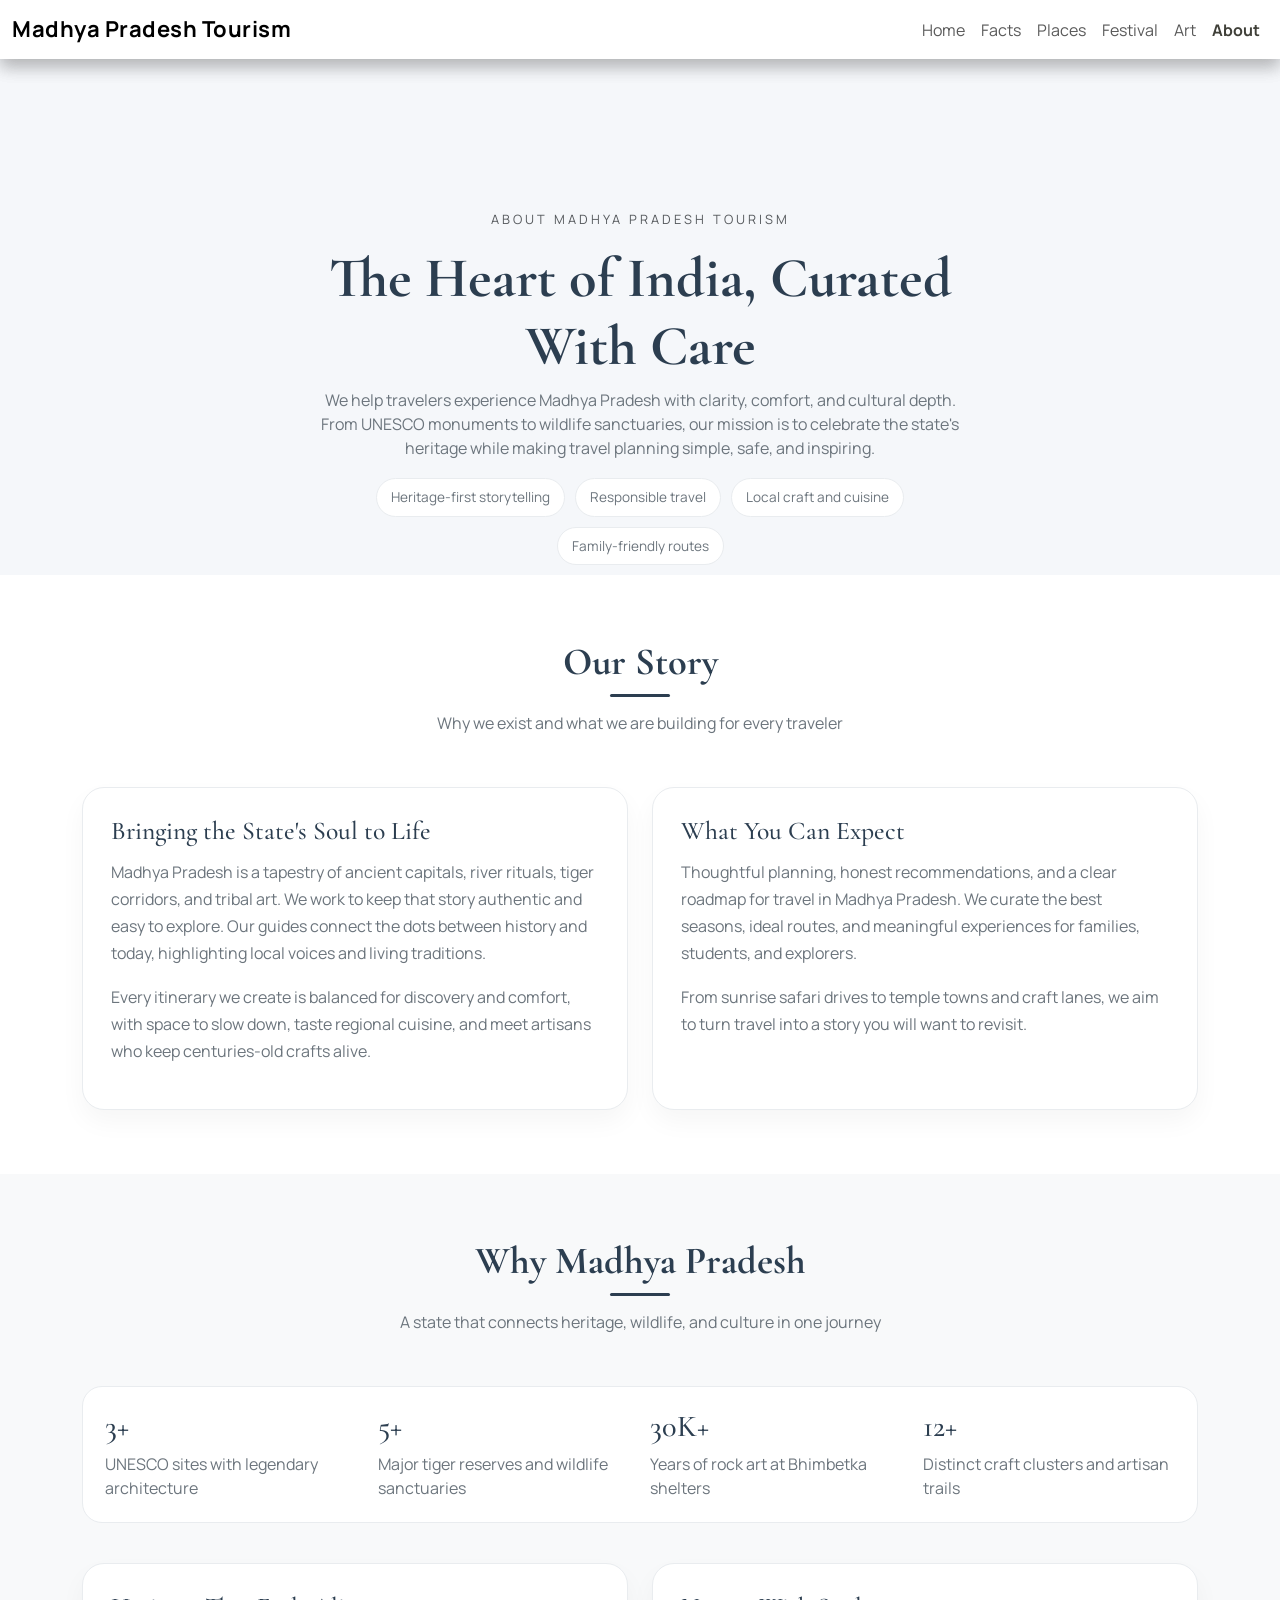
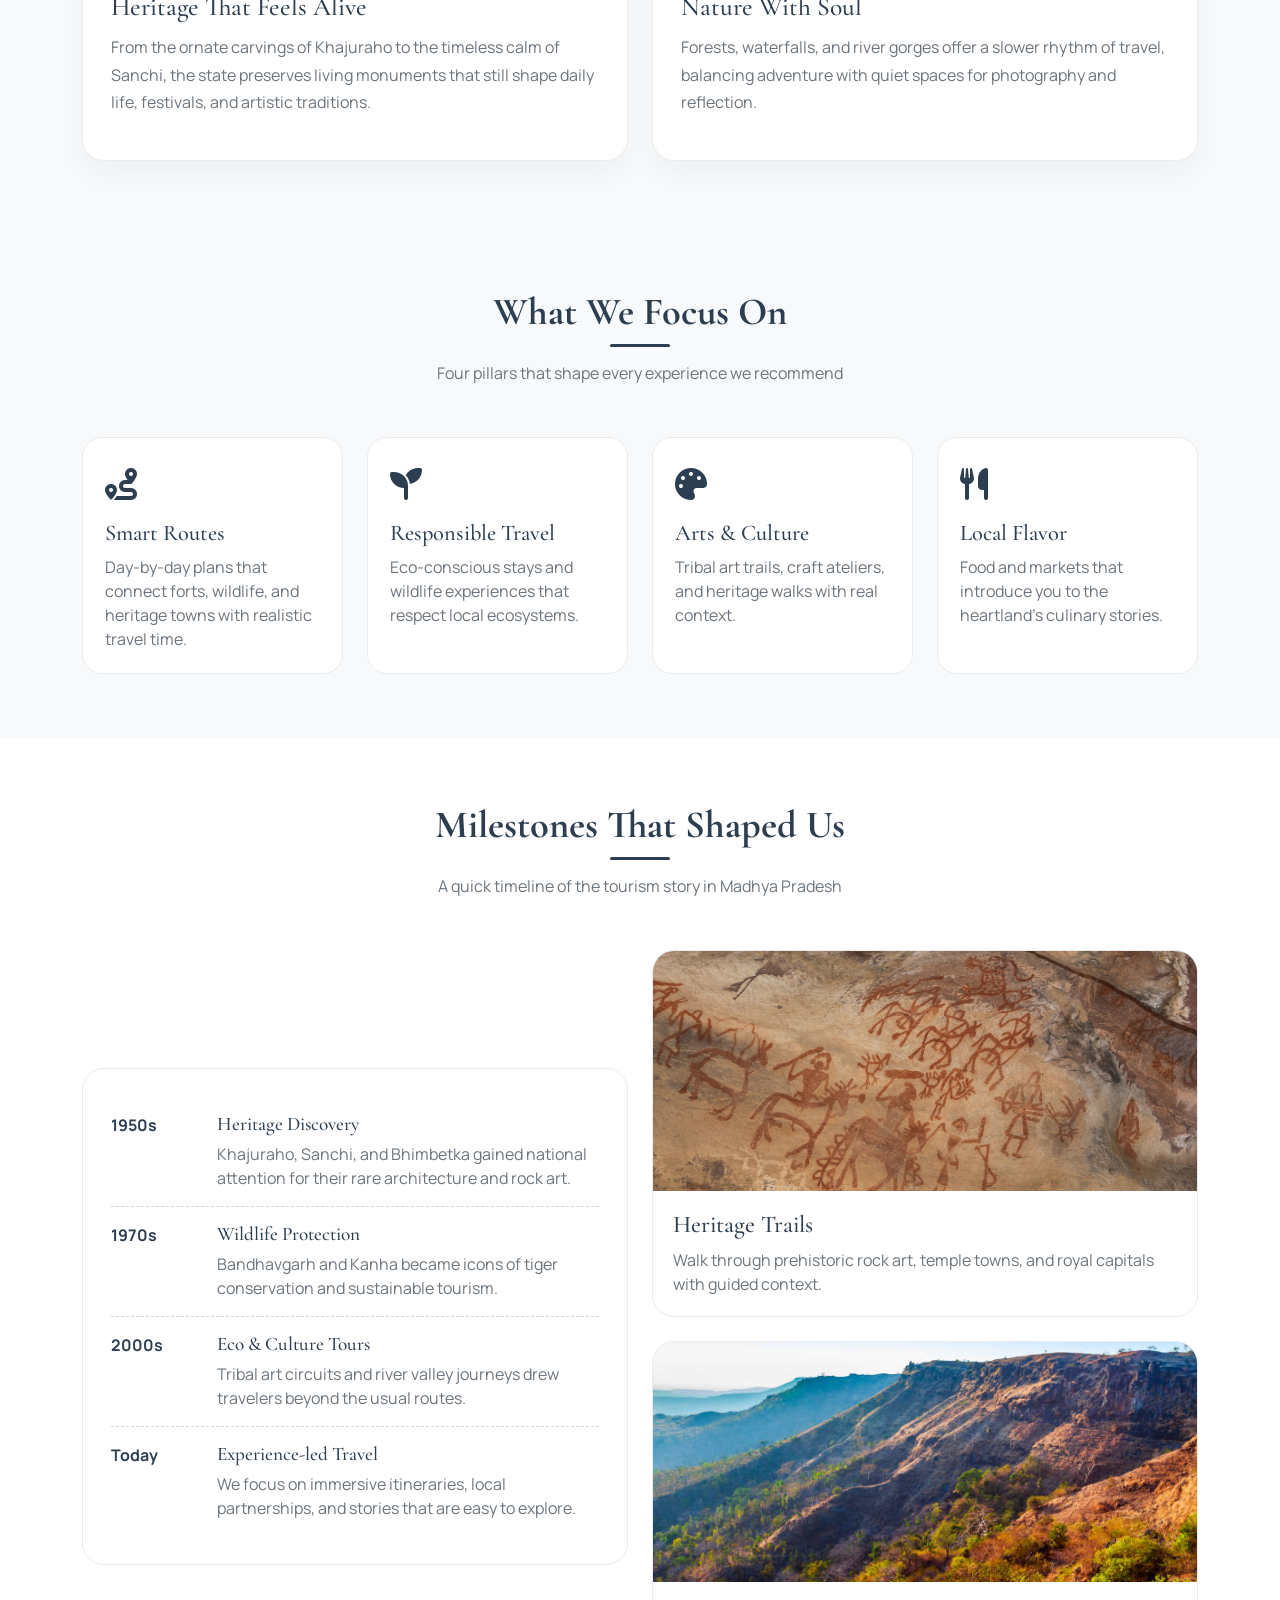
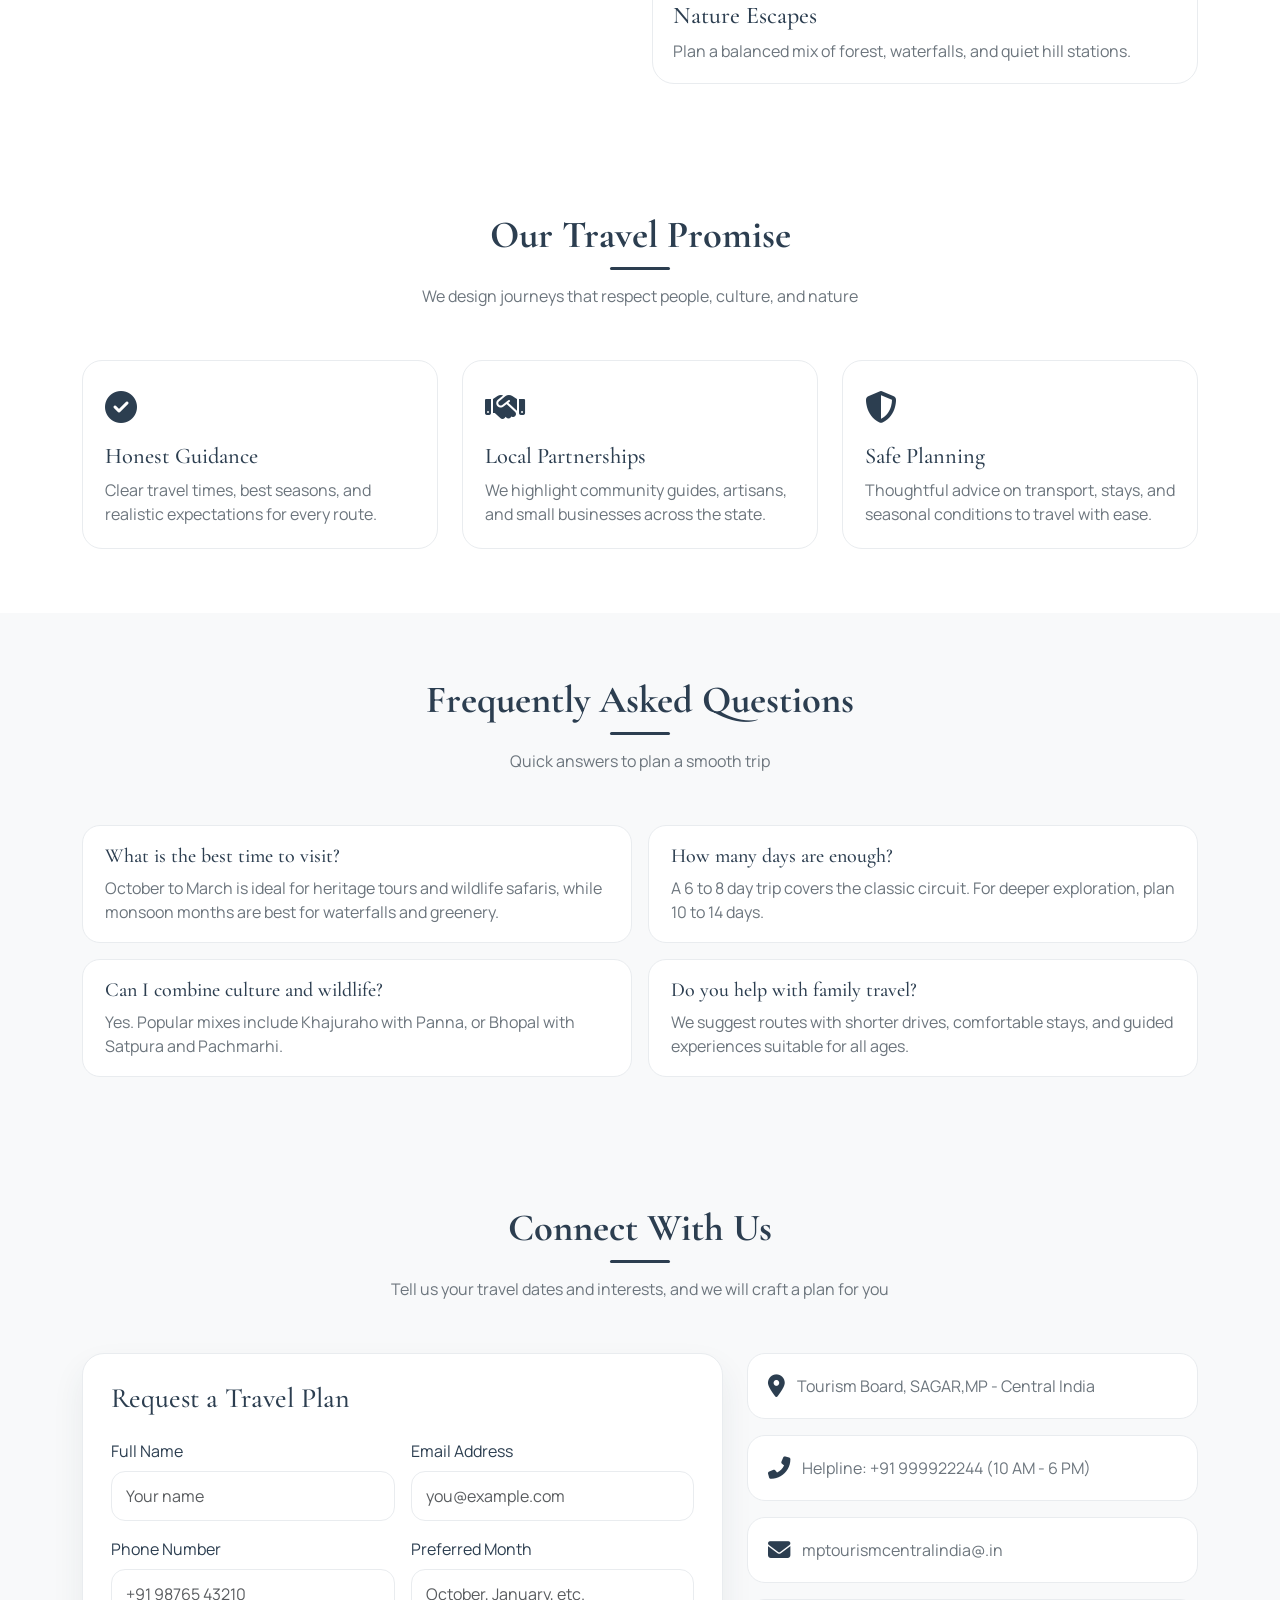
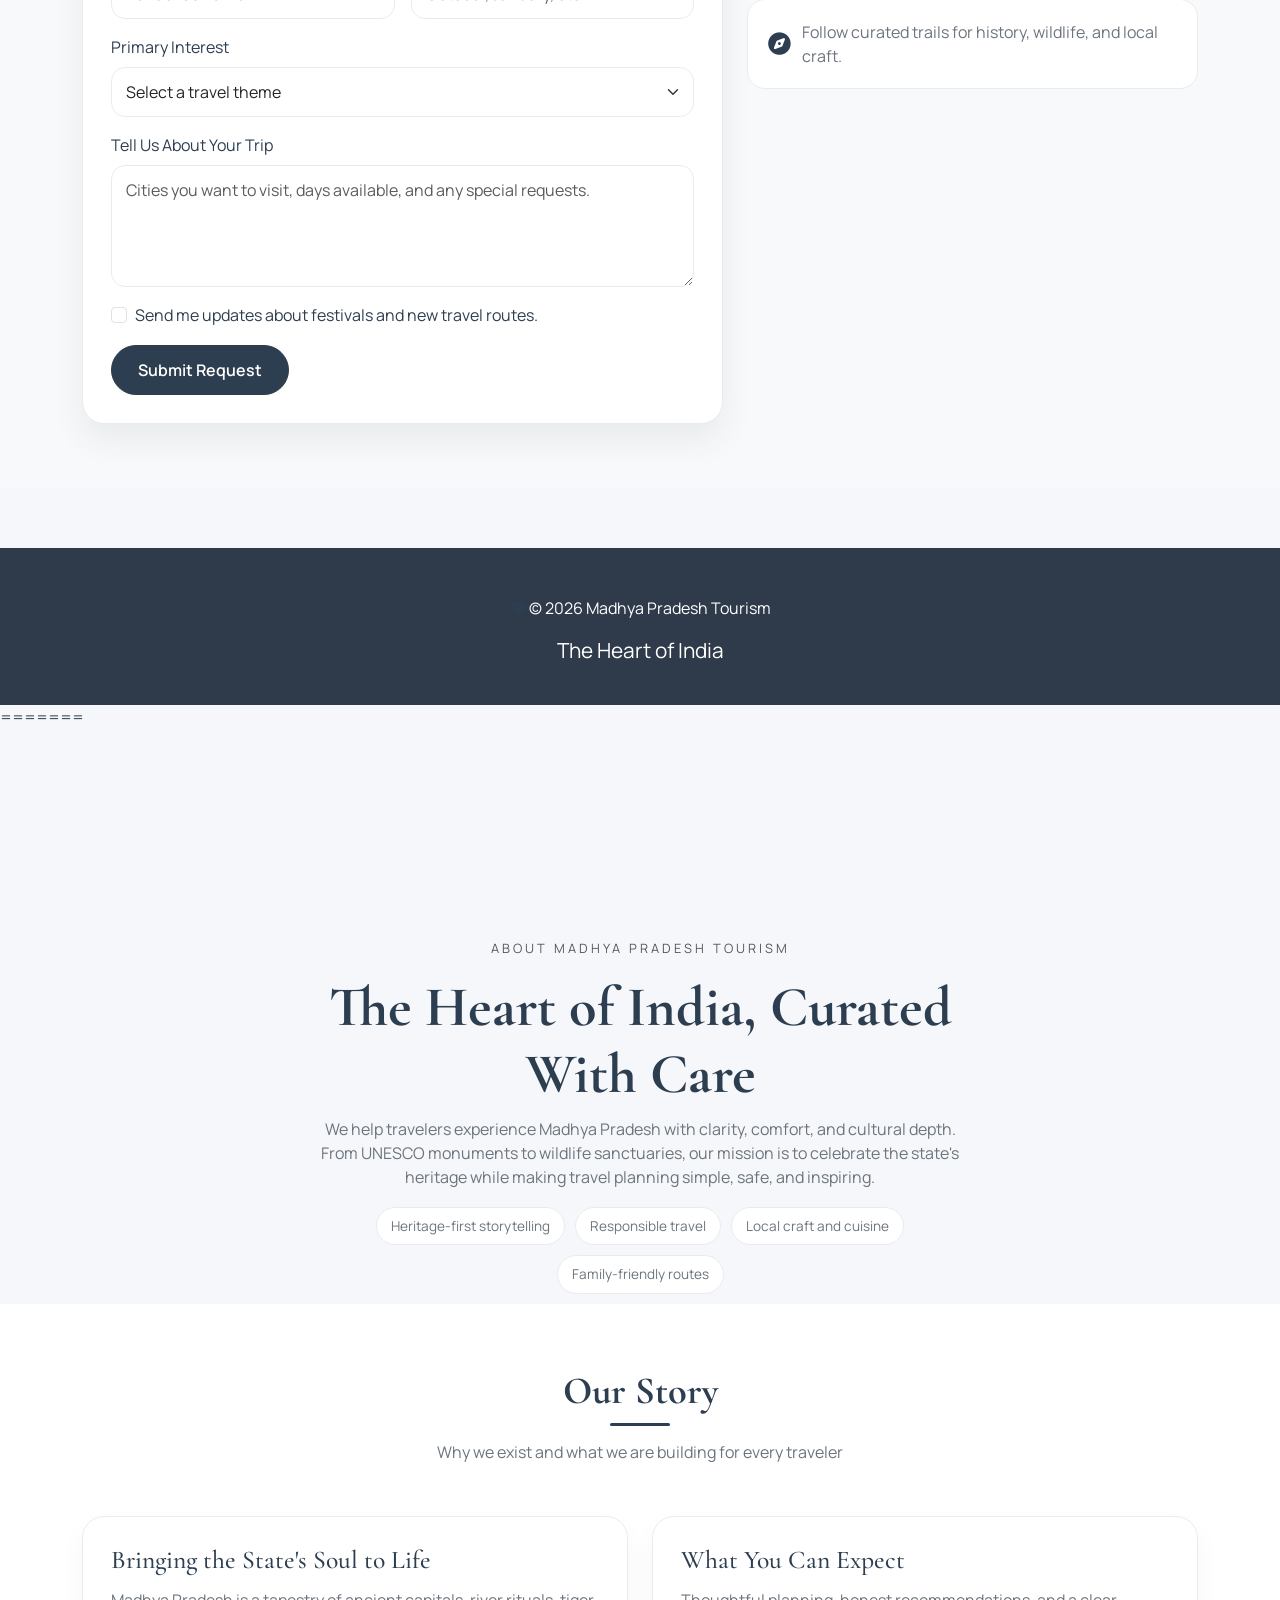
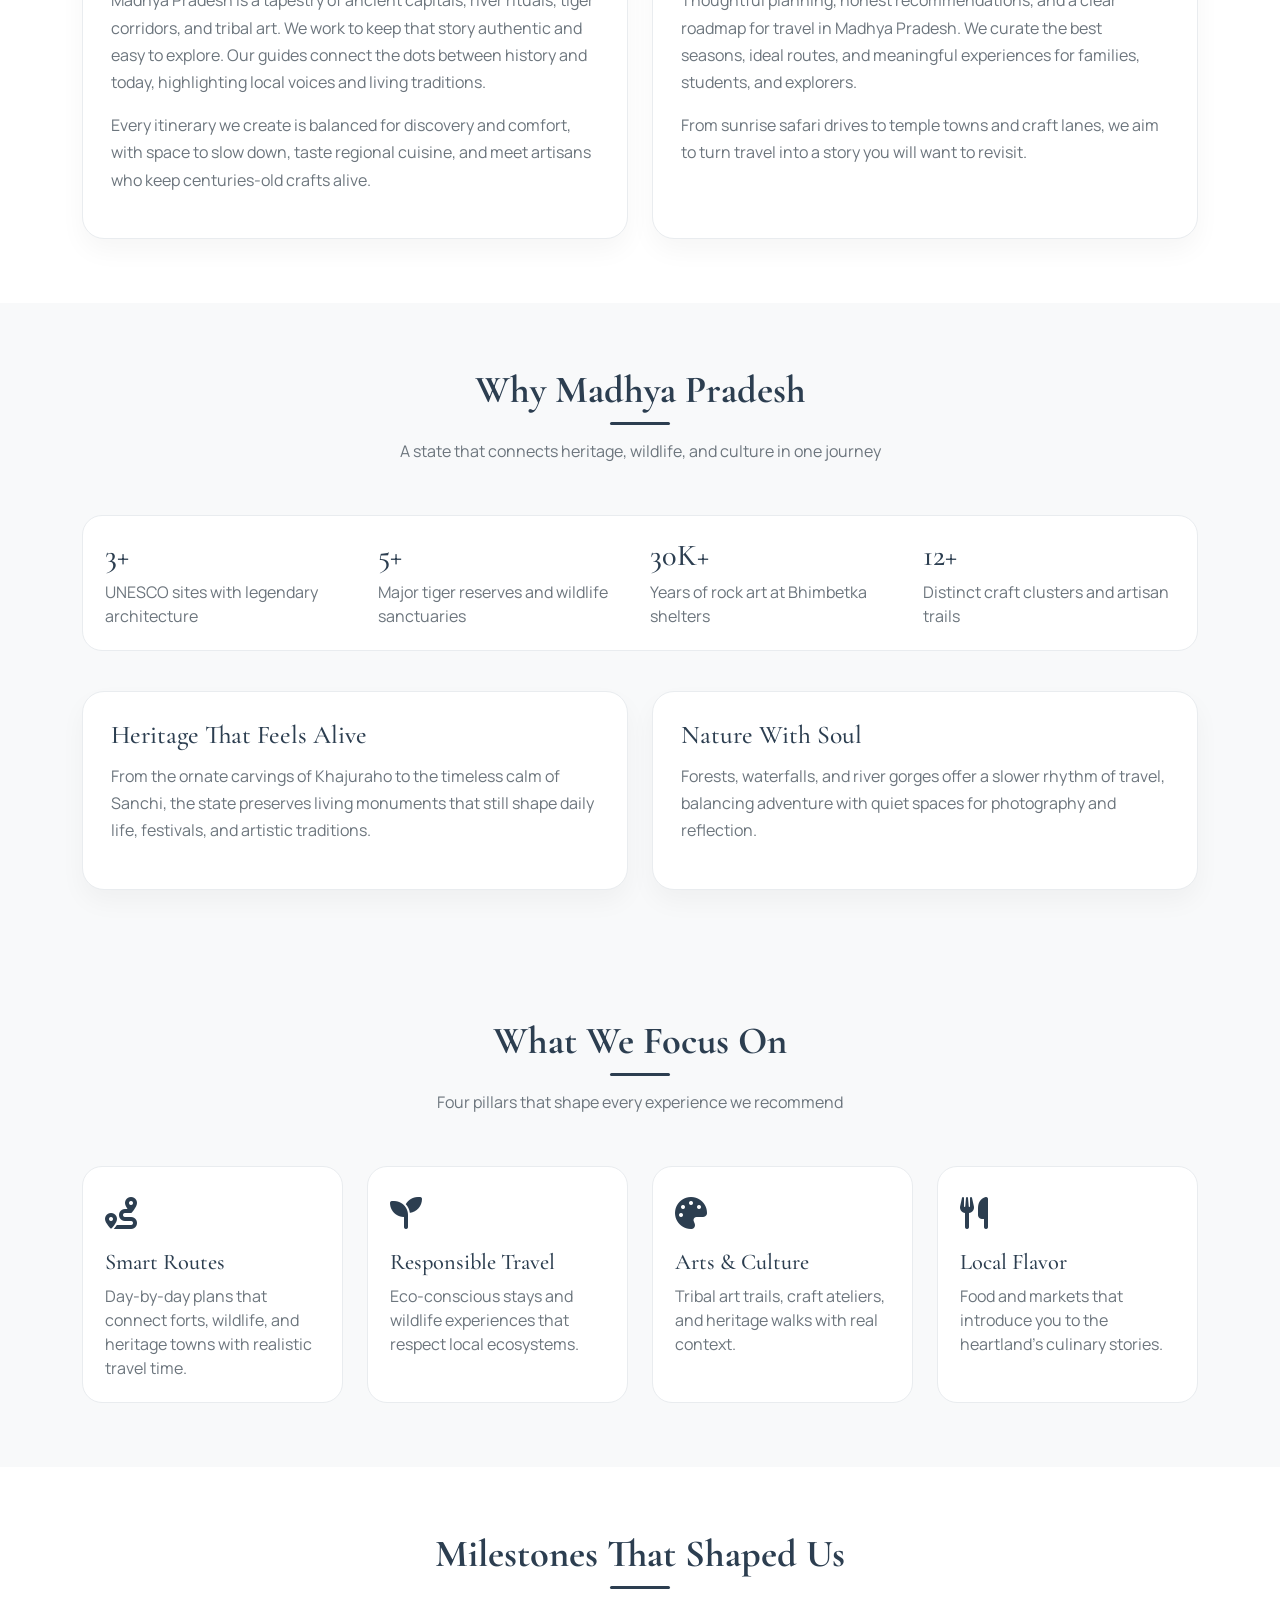
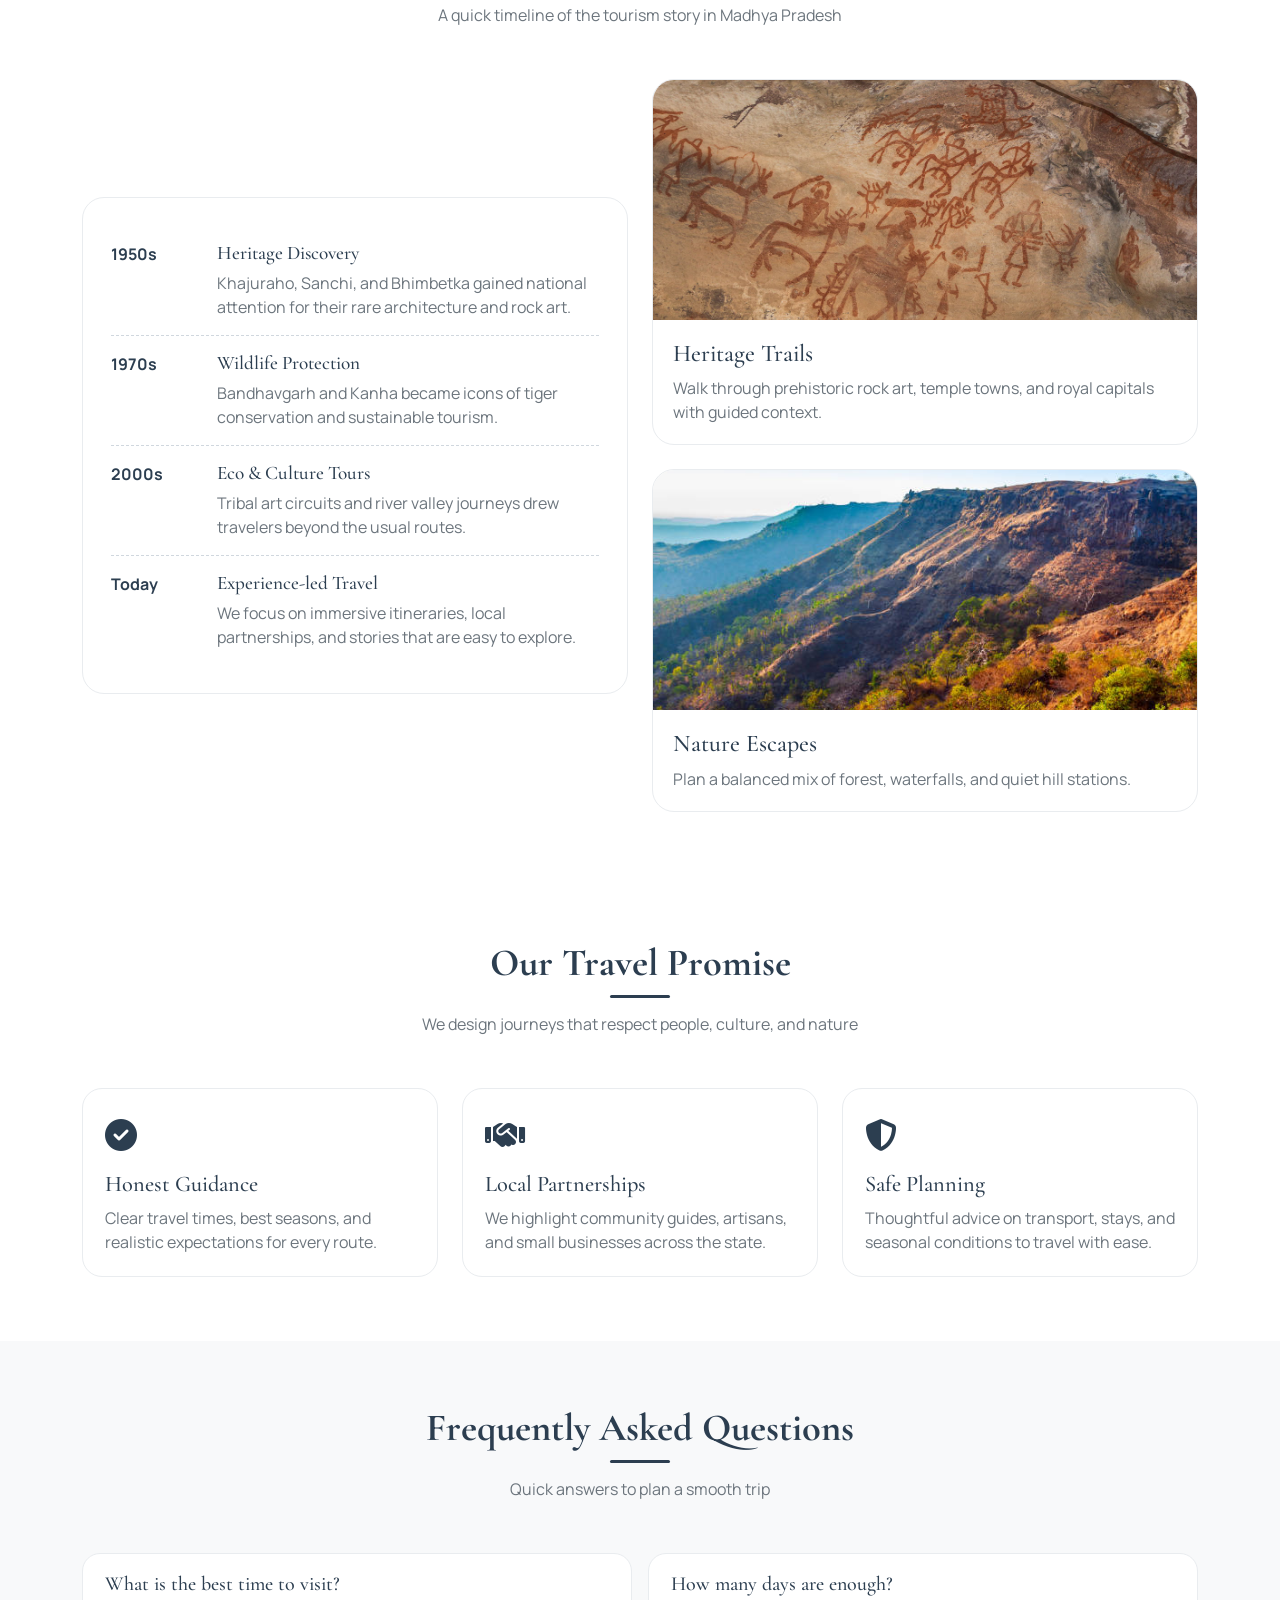
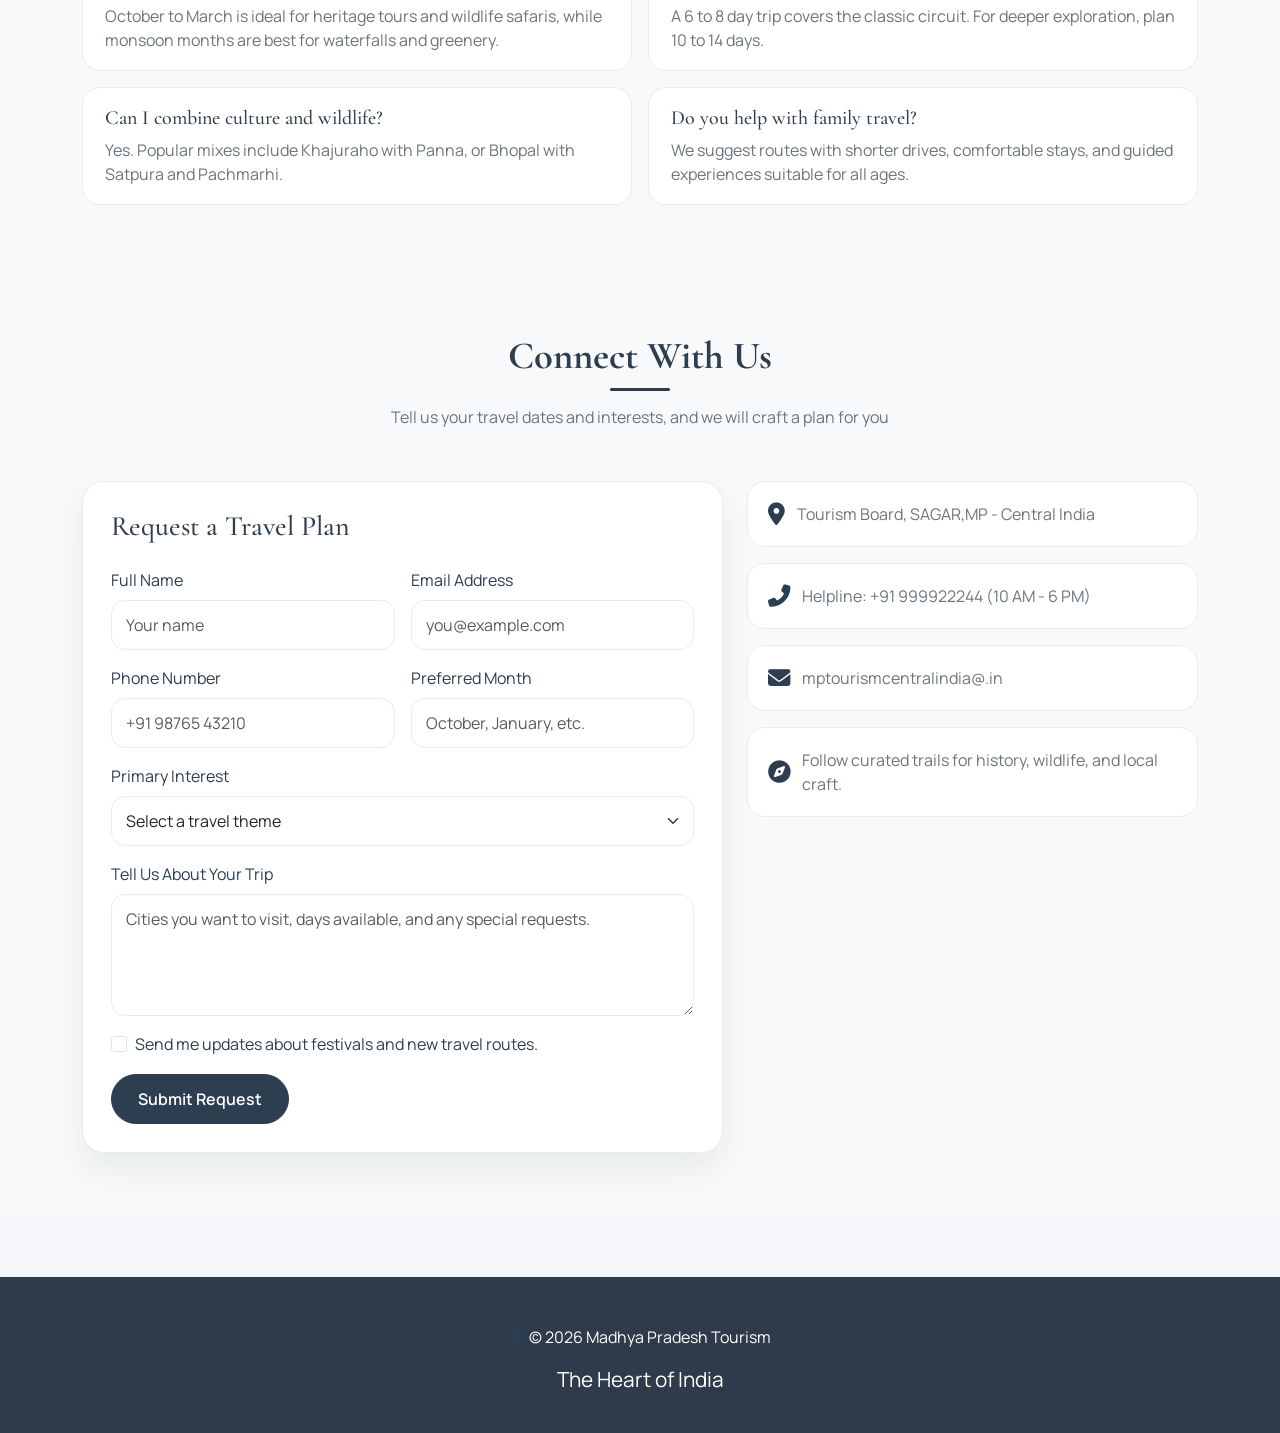
==== commit 0584fce2: "change the media screen" ====
--- a/about.html
+++ b/about.html
@@ -1,4 +1,4 @@
-<<<<<<< HEAD
+
 <!DOCTYPE html>
 <html lang="en">
 
@@ -1613,5 +1613,5 @@
 
 </body>
 
->>>>>>> c8d35fb0eabae58d6318e1437c6ed9e93cda4757
+
 </html>
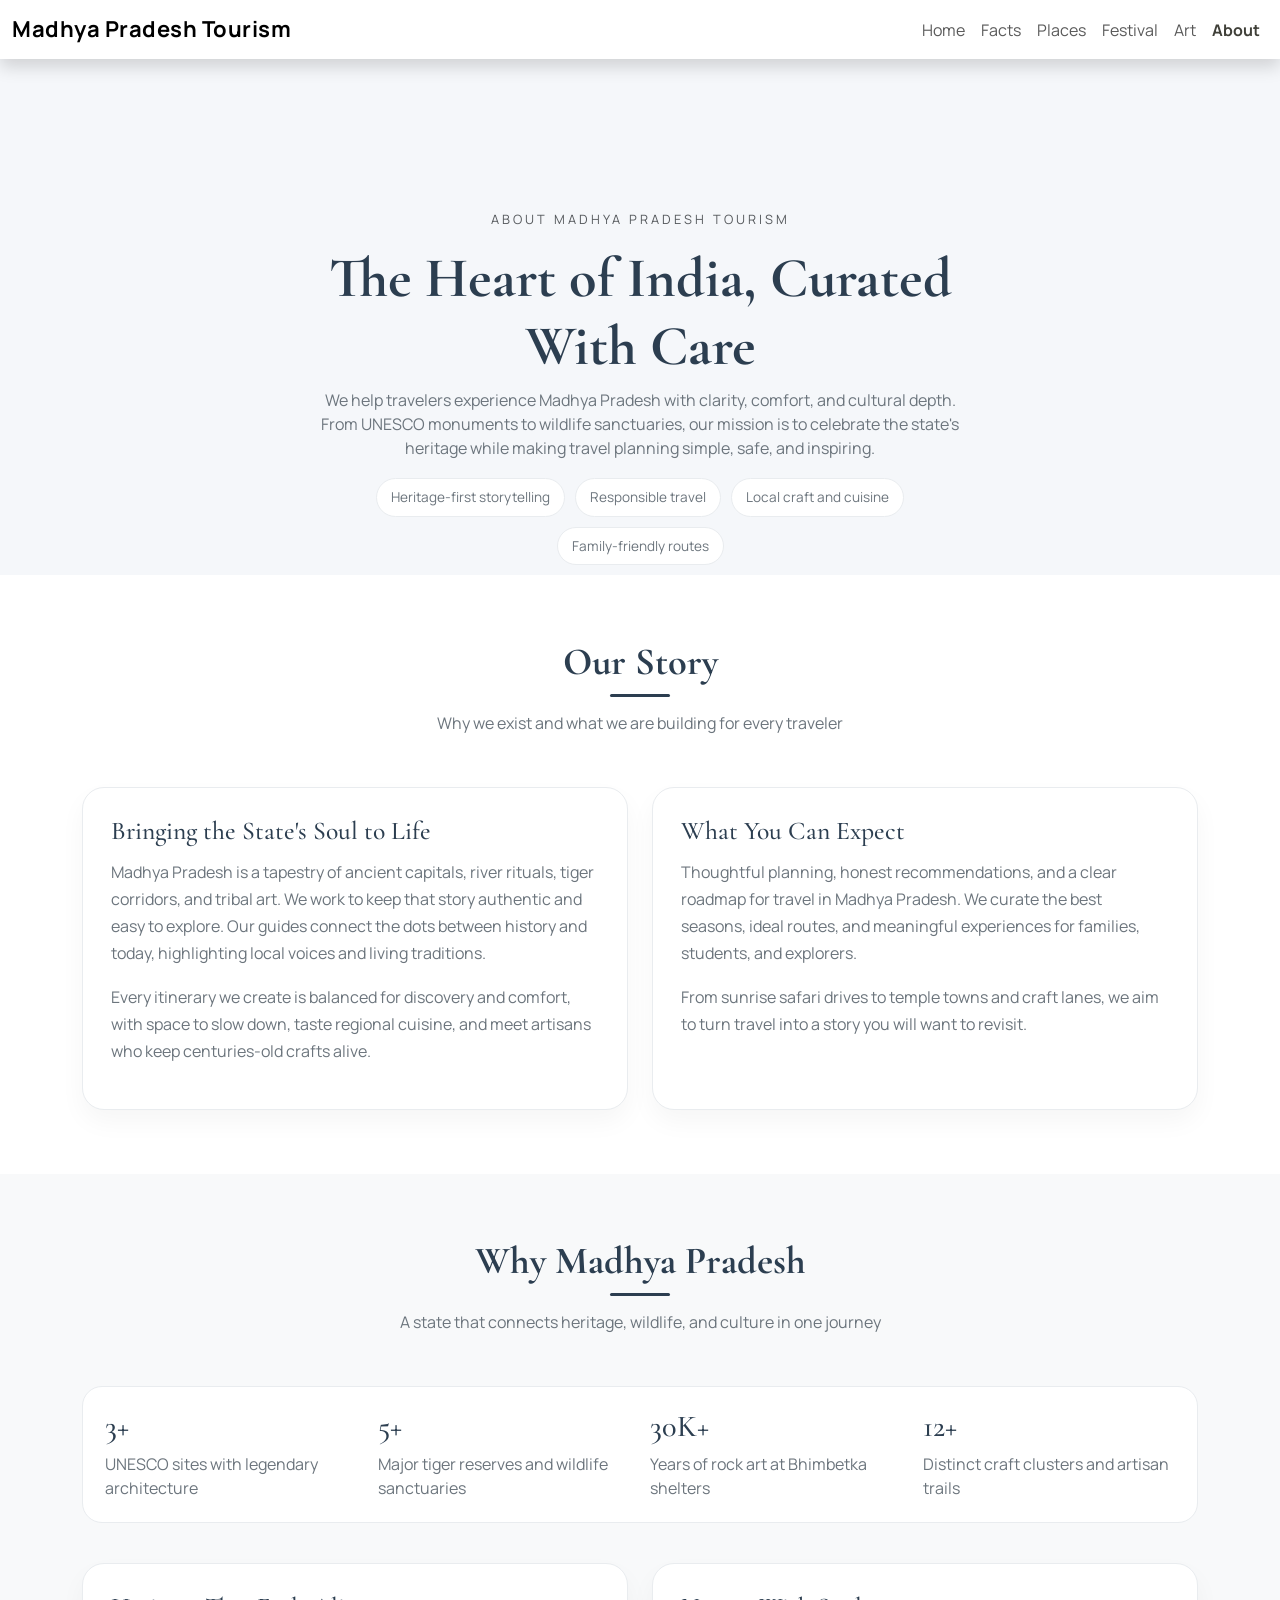
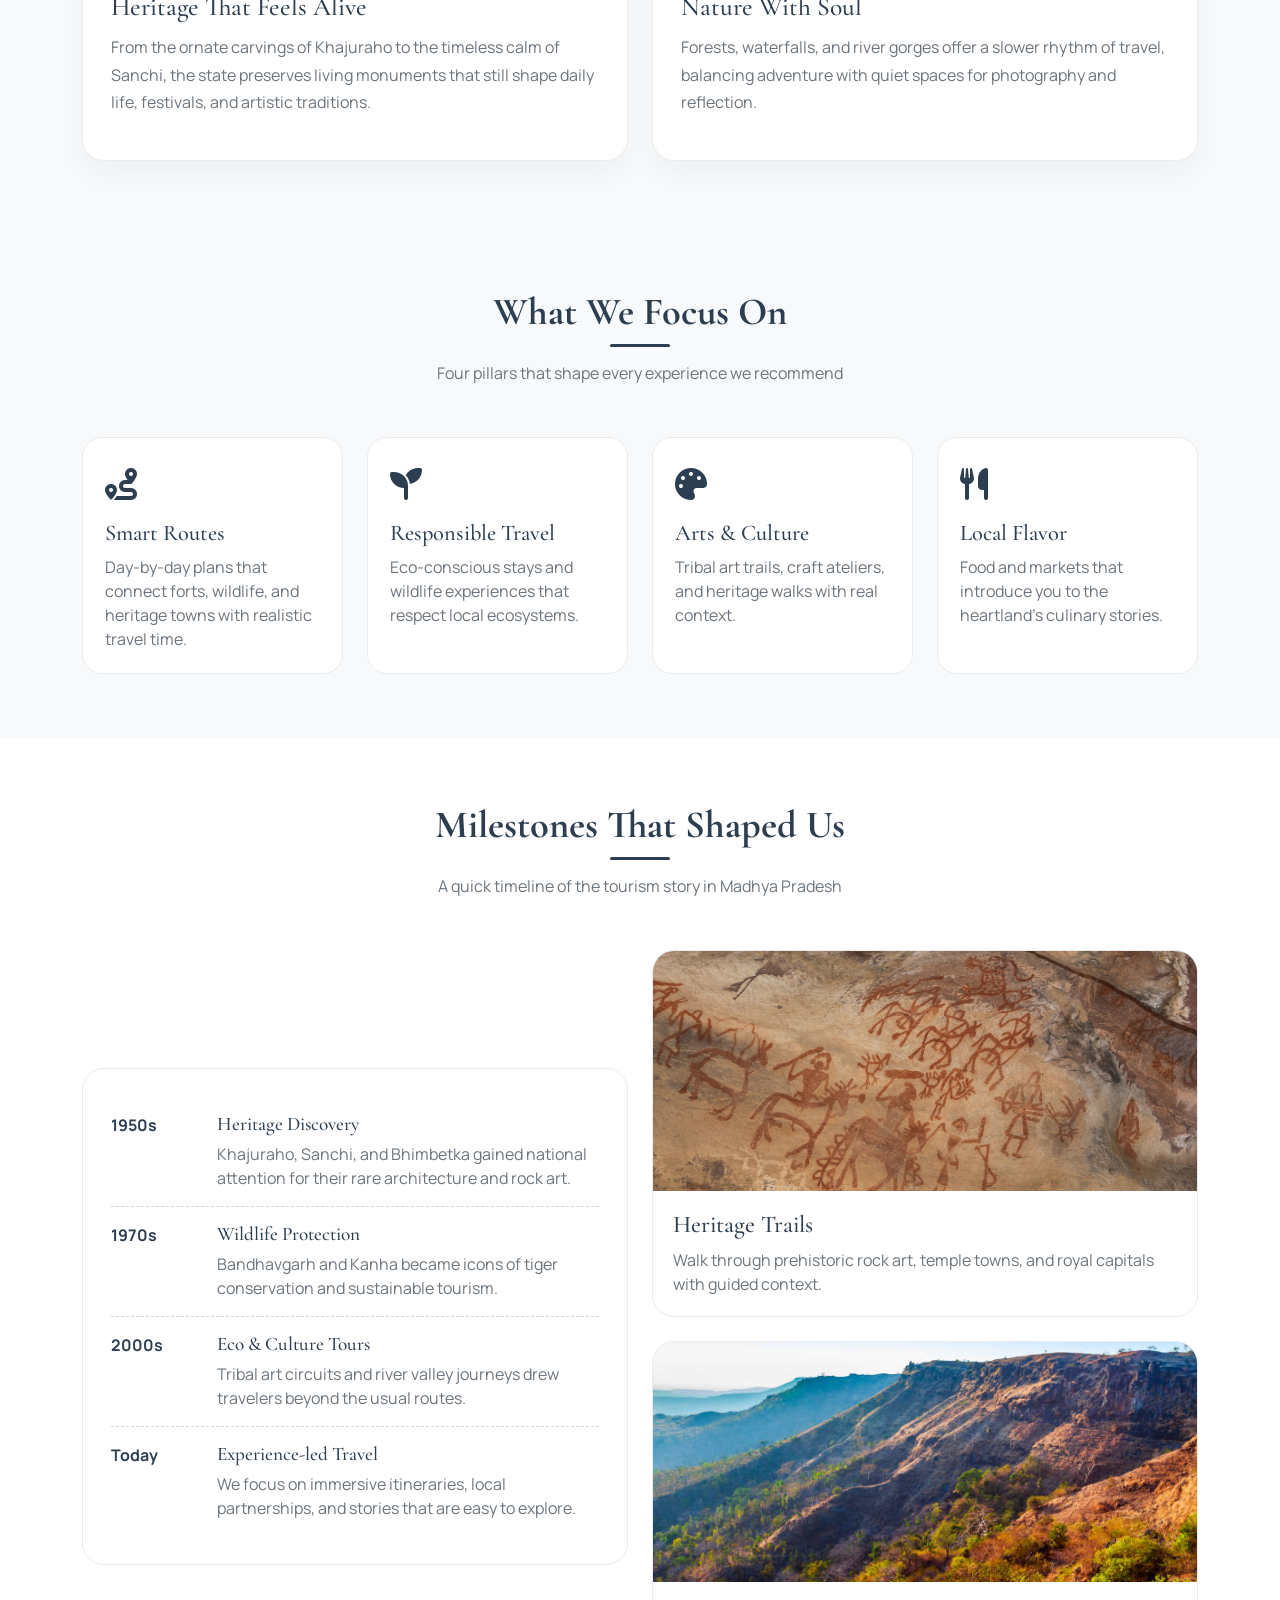
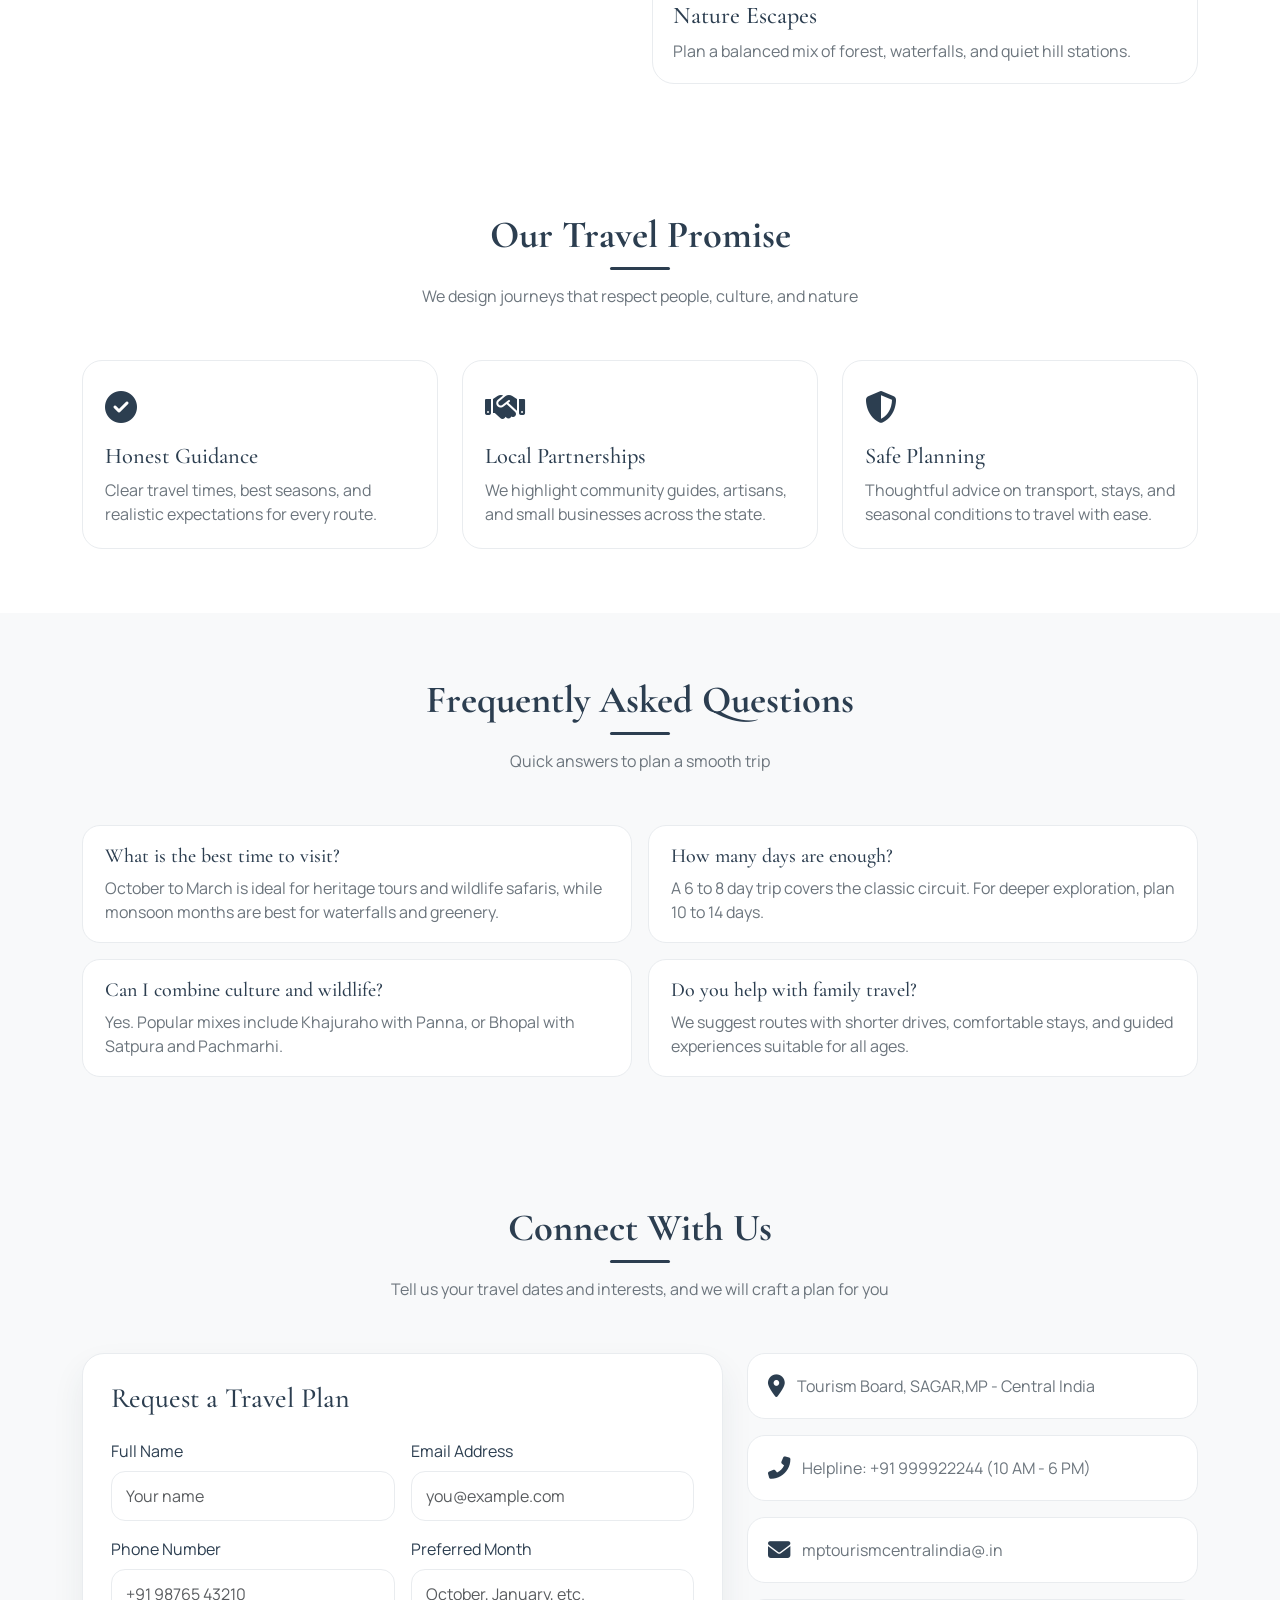
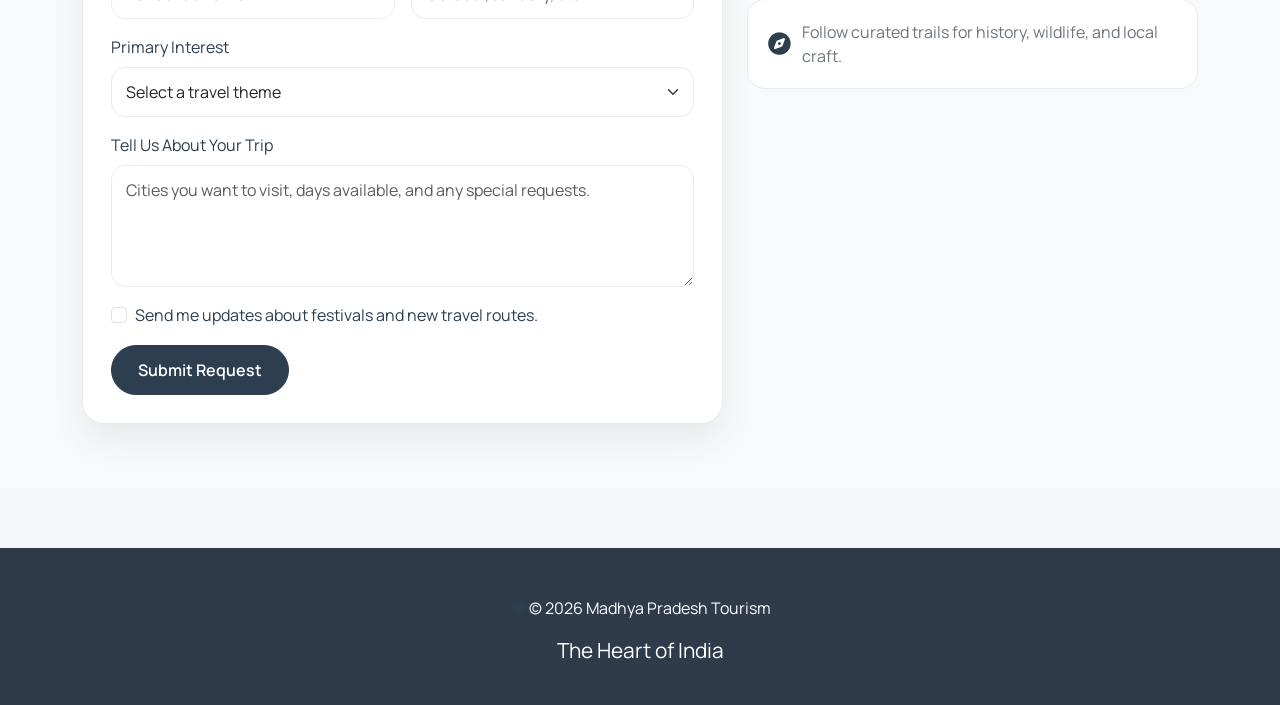
==== commit 2048659d: "added files" ====
--- a/about.html
+++ b/about.html
@@ -830,788 +830,3 @@
 
 </body>
 
-=======
-<!DOCTYPE html>
-<html lang="en">
-
-<head>
-    <meta charset="UTF-8">
-    <meta name="viewport" content="width=device-width, initial-scale=1.0">
-    <title>About - Madhya Pradesh Tourism</title>
-
-    <link href="https://cdn.jsdelivr.net/npm/bootstrap@5.3.0/dist/css/bootstrap.min.css" rel="stylesheet">
-    <link
-        href="https://fonts.googleapis.com/css2?family=Cormorant+Garamond:wght@400;600;700&family=Manrope:wght@300;400;600;700&display=swap"
-        rel="stylesheet">
-    <link rel="stylesheet" href="https://cdnjs.cloudflare.com/ajax/libs/font-awesome/6.4.0/css/all.min.css">
-
-    <style>
-        :root {
-            --paper: #f5f7fa;
-            --ink: #2c3e50;
-            --muted: #6c757d;
-            --accent: #2c3e50;
-            --accent-dark: #2c3e50;
-            --soft: #e9ecef;
-            --card: #ffffff;
-            --primary-color: #2c3e50;
-            --secondary-color: #6c757d;
-            --light-bg: #f8f9fa;
-        }
-
-        * {
-            box-sizing: border-box;
-        }
-
-        html {
-            scroll-behavior: smooth;
-        }
-
-        body {
-            font-family: "Manrope", sans-serif;
-            color: var(--ink);
-            background: var(--paper);
-            min-height: 100vh;
-        }
-
-        h1,
-        h2,
-        h3,
-        h4,
-        h5,
-        h6 {
-            font-family: "Cormorant Garamond", serif;
-        }
-
-        .navbar {
-            background: white;
-            box-shadow: 0 2px 10px rgba(0, 0, 0, .1);
-        }
-
-        .navbar-brand {
-            font-weight: 700;
-            letter-spacing: 0.5px;
-            font-size: 22px;
-        }
-
-        .nav-link.active {
-            font-weight: bold;
-            color: #404039 !important;
-        }
-
-        .page-intro {
-            margin-top: 92px;
-            padding: 48px 0 10px;
-        }
-
-        .intro-title {
-            font-size: clamp(2.4rem, 4.4vw, 3.6rem);
-            font-weight: 700;
-        }
-
-        .intro-text {
-            color: var(--muted);
-            max-width: 760px;
-        }
-
-        .intro-badges {
-            display: flex;
-            flex-wrap: wrap;
-            gap: 10px;
-            margin-top: 18px;
-        }
-
-        .intro-badge {
-            background: var(--card);
-            border: 1px solid var(--soft);
-            padding: 8px 14px;
-            border-radius: 999px;
-            font-size: 0.85rem;
-            color: var(--muted);
-        }
-
-        .section-container {
-            padding: 64px 0;
-        }
-
-        .section-light {
-            background: white;
-        }
-
-        .section-dark {
-            background: var(--light-bg);
-        }
-
-        .section-header {
-            text-align: center;
-            margin-bottom: 52px;
-        }
-
-        .section-header h2 {
-            font-size: 2.4rem;
-            font-weight: 700;
-            color: var(--ink);
-            display: inline-block;
-            position: relative;
-        }
-
-        .section-header h2::after {
-            content: "";
-            position: absolute;
-            bottom: -12px;
-            left: 50%;
-            transform: translateX(-50%);
-            width: 60px;
-            height: 3px;
-            background: var(--primary-color);
-            border-radius: 2px;
-        }
-
-        .section-header p {
-            font-size: 1rem;
-            color: var(--muted);
-            margin-top: 18px;
-        }
-
-        .story-card {
-            background: var(--card);
-            border: 1px solid var(--soft);
-            border-radius: 22px;
-            padding: 28px;
-            height: 100%;
-            box-shadow: 0 12px 26px rgba(0, 0, 0, 0.04);
-        }
-
-        .story-card h3 {
-            font-size: 1.6rem;
-            margin-bottom: 12px;
-        }
-
-        .story-card p {
-            color: var(--muted);
-            line-height: 1.7;
-        }
-
-        .highlight-card {
-            background: var(--card);
-            border: 1px solid var(--soft);
-            border-radius: 20px;
-            padding: 22px;
-            height: 100%;
-            transition: transform 0.2s ease, box-shadow 0.2s ease;
-        }
-
-        .highlight-card:hover {
-            transform: translateY(-4px);
-            box-shadow: 0 20px 40px rgba(44, 62, 80, 0.12);
-        }
-
-        .highlight-icon {
-            font-size: 2rem;
-            color: var(--primary-color);
-            margin-bottom: 12px;
-        }
-
-        .highlight-card h4 {
-            font-size: 1.4rem;
-            margin-bottom: 8px;
-        }
-
-        .highlight-card p {
-            color: var(--muted);
-            margin-bottom: 0;
-        }
-
-        .timeline {
-            background: var(--card);
-            border: 1px solid var(--soft);
-            border-radius: 22px;
-            padding: 28px;
-        }
-
-        .timeline-item {
-            display: flex;
-            gap: 16px;
-            padding: 16px 0;
-            border-bottom: 1px dashed #d0d7de;
-        }
-
-        .timeline-item:last-child {
-            border-bottom: none;
-        }
-
-        .timeline-year {
-            min-width: 90px;
-            font-weight: 700;
-            color: var(--ink);
-        }
-
-        .timeline-body h5 {
-            margin-bottom: 6px;
-            font-size: 1.2rem;
-        }
-
-        .timeline-body p {
-            margin: 0;
-            color: var(--muted);
-        }
-
-        .media-card {
-            background: var(--card);
-            border: 1px solid var(--soft);
-            border-radius: 22px;
-            overflow: hidden;
-            height: 100%;
-        }
-
-        .media-card img {
-            width: 100%;
-            height: 240px;
-            object-fit: cover;
-            display: block;
-        }
-
-        .media-card .media-body {
-            padding: 20px;
-        }
-
-        .media-card .media-body h4 {
-            margin-bottom: 8px;
-        }
-
-        .media-card .media-body p {
-            color: var(--muted);
-            margin-bottom: 0;
-        }
-
-        .form-card {
-            background: var(--card);
-            border: 1px solid var(--soft);
-            border-radius: 22px;
-            padding: 28px;
-            box-shadow: 0 16px 32px rgba(44, 62, 80, 0.08);
-        }
-
-        .form-control,
-        .form-select {
-            border-radius: 14px;
-            border: 1px solid var(--soft);
-            padding: 12px 14px;
-        }
-
-        .form-control:focus,
-        .form-select:focus {
-            border-color: var(--primary-color);
-            box-shadow: 0 0 0 0.2rem rgba(44, 62, 80, 0.15);
-        }
-
-        .btn-primary {
-            background: var(--primary-color);
-            border-color: var(--primary-color);
-            border-radius: 999px;
-            padding: 12px 26px;
-            font-weight: 600;
-        }
-
-        .contact-card {
-            background: var(--card);
-            border: 1px solid var(--soft);
-            border-radius: 18px;
-            padding: 20px;
-            display: flex;
-            gap: 12px;
-            align-items: center;
-        }
-
-        .contact-card i {
-            font-size: 1.4rem;
-            color: var(--primary-color);
-        }
-
-        .contact-card p {
-            margin: 0;
-            color: var(--muted);
-        }
-
-        .stats-strip {
-            background: var(--card);
-            border: 1px solid var(--soft);
-            border-radius: 20px;
-            padding: 22px;
-            display: grid;
-            gap: 20px;
-            grid-template-columns: repeat(4, 1fr);
-        }
-
-        .stat-item h3 {
-            font-size: 1.9rem;
-            margin-bottom: 6px;
-        }
-
-        .stat-item p {
-            margin: 0;
-            color: var(--muted);
-        }
-
-        .faq-item {
-            background: var(--card);
-            border: 1px solid var(--soft);
-            border-radius: 18px;
-            padding: 18px 22px;
-        }
-
-        .faq-item h5 {
-            margin-bottom: 8px;
-        }
-
-        .faq-item p {
-            margin: 0;
-            color: var(--muted);
-        }
-
-        .footer {
-            background: #2f3b4a;
-            color: white;
-            padding: 40px 0 30px;
-            text-align: center;
-            margin-top: 60px;
-        }
-
-        .footer p {
-            margin: 8px 0;
-            font-size: 1rem;
-        }
-
-        @media (max-width: 992px) {
-            .page-intro {
-                margin-top: 84px;
-            }
-
-            .timeline-item {
-                flex-direction: column;
-            }
-
-            .timeline-year {
-                min-width: unset;
-            }
-
-            .stats-strip {
-                grid-template-columns: repeat(2, 1fr);
-            }
-        }
-
-        @media (max-width: 576px) {
-            .stats-strip {
-                grid-template-columns: 1fr;
-            }
-        }
-    </style>
-</head>
-
-<body>
-
-    <nav class="navbar navbar-expand-lg fixed-top bg-white shadow">
-  <div class="container-fluid">
-
-    <a class="navbar-brand" href="index.html">Madhya Pradesh Tourism</a>
-
-    <!-- TOGGLER BUTTON -->
-    <button class="navbar-toggler" type="button" 
-        data-bs-toggle="collapse" 
-        data-bs-target="#navbarNav">
-
-      <span class="navbar-toggler-icon"></span>
-    </button>
-
-    <!-- COLLAPSIBLE MENU -->
-    <div class="collapse navbar-collapse" id="navbarNav">
-      <div class="navbar-nav ms-auto">
-
-        <a class="nav-link " href="index.html">Home</a>
-        <a class="nav-link" href="facts.html">Facts</a>
-        <a class="nav-link" href="places.html">Places</a>
-        <a class="nav-link" href="festival.html">Festival</a>
-        <a class="nav-link" href="arts.html">Art</a>
-        <a class="nav-link active" href="about.html">About</a>
-
-      </div>
-    </div>
-
-  </div>
-</nav>
-
-    <div style="height:70px;"></div>
-
-    <section class="page-intro">
-        <div class="container">
-            <div class="row align-items-center g-4">
-                <div class="col-lg-7 text-center mx-auto">
-                    <p class="text-uppercase text-muted" style="letter-spacing: 3px; font-size: 0.8rem;">About Madhya
-                        Pradesh Tourism</p>
-                    <h1 class="intro-title">The Heart of India, Curated With Care</h1>
-                    <p class="intro-text">We help travelers experience Madhya Pradesh with clarity, comfort, and
-                        cultural depth. From UNESCO monuments to wildlife sanctuaries, our mission is to celebrate the
-                        state's heritage while making travel planning simple, safe, and inspiring.</p>
-                    <div class="intro-badges justify-content-center">
-                        <span class="intro-badge">Heritage-first storytelling</span>
-                        <span class="intro-badge">Responsible travel</span>
-                        <span class="intro-badge">Local craft and cuisine</span>
-                        <span class="intro-badge">Family-friendly routes</span>
-                    </div>
-                </div>
-
-            </div>
-        </div>
-    </section>
-
-    <section class="section-container section-light">
-        <div class="container">
-            <div class="section-header">
-                <h2>Our Story</h2>
-                <p>Why we exist and what we are building for every traveler</p>
-            </div>
-            <div class="row g-4">
-                <div class="col-lg-6">
-                    <div class="story-card">
-                        <h3>Bringing the State's Soul to Life</h3>
-                        <p>Madhya Pradesh is a tapestry of ancient capitals, river rituals, tiger corridors, and tribal
-                            art. We work to keep that story authentic and easy to explore. Our guides connect the dots
-                            between history and today, highlighting local voices and living traditions.</p>
-                        <p>Every itinerary we create is balanced for discovery and comfort, with space to slow down,
-                            taste regional cuisine, and meet artisans who keep centuries-old crafts alive.</p>
-                    </div>
-                </div>
-                <div class="col-lg-6">
-                    <div class="story-card">
-                        <h3>What You Can Expect</h3>
-                        <p>Thoughtful planning, honest recommendations, and a clear roadmap for travel in Madhya
-                            Pradesh. We curate the best seasons, ideal routes, and meaningful experiences for families,
-                            students, and explorers.</p>
-                        <p>From sunrise safari drives to temple towns and craft lanes, we aim to turn travel into a
-                            story you will want to revisit.</p>
-                    </div>
-                </div>
-            </div>
-        </div>
-    </section>
-
-    <section class="section-container section-dark">
-        <div class="container">
-            <div class="section-header">
-                <h2>Why Madhya Pradesh</h2>
-                <p>A state that connects heritage, wildlife, and culture in one journey</p>
-            </div>
-            <div class="stats-strip">
-                <div class="stat-item">
-                    <h3>3+</h3>
-                    <p>UNESCO sites with legendary architecture</p>
-                </div>
-                <div class="stat-item">
-                    <h3>5+</h3>
-                    <p>Major tiger reserves and wildlife sanctuaries</p>
-                </div>
-                <div class="stat-item">
-                    <h3>30K+</h3>
-                    <p>Years of rock art at Bhimbetka shelters</p>
-                </div>
-                <div class="stat-item">
-                    <h3>12+</h3>
-                    <p>Distinct craft clusters and artisan trails</p>
-                </div>
-            </div>
-            <div class="row g-4 mt-3">
-                <div class="col-lg-6">
-                    <div class="story-card">
-                        <h3>Heritage That Feels Alive</h3>
-                        <p>From the ornate carvings of Khajuraho to the timeless calm of Sanchi, the state preserves
-                            living monuments that still shape daily life, festivals, and artistic traditions.</p>
-                    </div>
-                </div>
-                <div class="col-lg-6">
-                    <div class="story-card">
-                        <h3>Nature With Soul</h3>
-                        <p>Forests, waterfalls, and river gorges offer a slower rhythm of travel, balancing adventure
-                            with quiet spaces for photography and reflection.</p>
-                    </div>
-                </div>
-            </div>
-        </div>
-    </section>
-
-    <section class="section-container section-dark">
-        <div class="container">
-            <div class="section-header">
-                <h2>What We Focus On</h2>
-                <p>Four pillars that shape every experience we recommend</p>
-            </div>
-            <div class="row g-4">
-                <div class="col-md-6 col-lg-3">
-                    <div class="highlight-card">
-                        <div class="highlight-icon"><i class="fas fa-route"></i></div>
-                        <h4>Smart Routes</h4>
-                        <p>Day-by-day plans that connect forts, wildlife, and heritage towns with realistic travel time.
-                        </p>
-                    </div>
-                </div>
-                <div class="col-md-6 col-lg-3">
-                    <div class="highlight-card">
-                        <div class="highlight-icon"><i class="fas fa-seedling"></i></div>
-                        <h4>Responsible Travel</h4>
-                        <p>Eco-conscious stays and wildlife experiences that respect local ecosystems.</p>
-                    </div>
-                </div>
-                <div class="col-md-6 col-lg-3">
-                    <div class="highlight-card">
-                        <div class="highlight-icon"><i class="fas fa-palette"></i></div>
-                        <h4>Arts & Culture</h4>
-                        <p>Tribal art trails, craft ateliers, and heritage walks with real context.</p>
-                    </div>
-                </div>
-                <div class="col-md-6 col-lg-3">
-                    <div class="highlight-card">
-                        <div class="highlight-icon"><i class="fas fa-utensils"></i></div>
-                        <h4>Local Flavor</h4>
-                        <p>Food and markets that introduce you to the heartland's culinary stories.</p>
-                    </div>
-                </div>
-            </div>
-        </div>
-    </section>
-
-    <section class="section-container section-light">
-        <div class="container">
-            <div class="section-header">
-                <h2>Milestones That Shaped Us</h2>
-                <p>A quick timeline of the tourism story in Madhya Pradesh</p>
-            </div>
-            <div class="row g-4 align-items-center">
-                <div class="col-lg-6">
-                    <div class="timeline">
-                        <div class="timeline-item">
-                            <div class="timeline-year">1950s</div>
-                            <div class="timeline-body">
-                                <h5>Heritage Discovery</h5>
-                                <p>Khajuraho, Sanchi, and Bhimbetka gained national attention for their rare
-                                    architecture and rock art.</p>
-                            </div>
-                        </div>
-                        <div class="timeline-item">
-                            <div class="timeline-year">1970s</div>
-                            <div class="timeline-body">
-                                <h5>Wildlife Protection</h5>
-                                <p>Bandhavgarh and Kanha became icons of tiger conservation and sustainable tourism.</p>
-                            </div>
-                        </div>
-                        <div class="timeline-item">
-                            <div class="timeline-year">2000s</div>
-                            <div class="timeline-body">
-                                <h5>Eco & Culture Tours</h5>
-                                <p>Tribal art circuits and river valley journeys drew travelers beyond the usual routes.
-                                </p>
-                            </div>
-                        </div>
-                        <div class="timeline-item">
-                            <div class="timeline-year">Today</div>
-                            <div class="timeline-body">
-                                <h5>Experience-led Travel</h5>
-                                <p>We focus on immersive itineraries, local partnerships, and stories that are easy to
-                                    explore.</p>
-                            </div>
-                        </div>
-                    </div>
-                </div>
-                <div class="col-lg-6">
-                    <div class="row g-4">
-                        <div class="col-12">
-                            <div class="media-card">
-                                <img src="images/bhimbedka.jpg" alt="Bhimbetka rock shelters">
-                                <div class="media-body">
-                                    <h4>Heritage Trails</h4>
-                                    <p>Walk through prehistoric rock art, temple towns, and royal capitals with guided
-                                        context.</p>
-                                </div>
-                            </div>
-                        </div>
-                        <div class="col-12">
-                            <div class="media-card">
-                                <img src="images/pachmarhi.jpg" alt="Pachmarhi hill station">
-                                <div class="media-body">
-                                    <h4>Nature Escapes</h4>
-                                    <p>Plan a balanced mix of forest, waterfalls, and quiet hill stations.</p>
-                                </div>
-                            </div>
-                        </div>
-                    </div>
-                </div>
-            </div>
-        </div>
-    </section>
-
-    <section class="section-container section-light">
-        <div class="container">
-            <div class="section-header">
-                <h2>Our Travel Promise</h2>
-                <p>We design journeys that respect people, culture, and nature</p>
-            </div>
-            <div class="row g-4">
-                <div class="col-md-6 col-lg-4">
-                    <div class="highlight-card">
-                        <div class="highlight-icon"><i class="fas fa-check-circle"></i></div>
-                        <h4>Honest Guidance</h4>
-                        <p>Clear travel times, best seasons, and realistic expectations for every route.</p>
-                    </div>
-                </div>
-                <div class="col-md-6 col-lg-4">
-                    <div class="highlight-card">
-                        <div class="highlight-icon"><i class="fas fa-handshake"></i></div>
-                        <h4>Local Partnerships</h4>
-                        <p>We highlight community guides, artisans, and small businesses across the state.</p>
-                    </div>
-                </div>
-                <div class="col-md-6 col-lg-4">
-                    <div class="highlight-card">
-                        <div class="highlight-icon"><i class="fas fa-shield-alt"></i></div>
-                        <h4>Safe Planning</h4>
-                        <p>Thoughtful advice on transport, stays, and seasonal conditions to travel with ease.</p>
-                    </div>
-                </div>
-            </div>
-        </div>
-    </section>
-
-    <section class="section-container section-dark">
-        <div class="container">
-            <div class="section-header">
-                <h2>Frequently Asked Questions</h2>
-                <p>Quick answers to plan a smooth trip</p>
-            </div>
-            <div class="row g-3">
-                <div class="col-lg-6">
-                    <div class="faq-item">
-                        <h5>What is the best time to visit?</h5>
-                        <p>October to March is ideal for heritage tours and wildlife safaris, while monsoon months are
-                            best for waterfalls and greenery.</p>
-                    </div>
-                </div>
-                <div class="col-lg-6">
-                    <div class="faq-item">
-                        <h5>How many days are enough?</h5>
-                        <p>A 6 to 8 day trip covers the classic circuit. For deeper exploration, plan 10 to 14 days.</p>
-                    </div>
-                </div>
-                <div class="col-lg-6">
-                    <div class="faq-item">
-                        <h5>Can I combine culture and wildlife?</h5>
-                        <p>Yes. Popular mixes include Khajuraho with Panna, or Bhopal with Satpura and Pachmarhi.</p>
-                    </div>
-                </div>
-                <div class="col-lg-6">
-                    <div class="faq-item">
-                        <h5>Do you help with family travel?</h5>
-                        <p>We suggest routes with shorter drives, comfortable stays, and guided experiences suitable for
-                            all ages.</p>
-                    </div>
-                </div>
-            </div>
-        </div>
-    </section>
-
-    <section class="section-container section-dark">
-        <div class="container">
-            <div class="section-header">
-                <h2>Connect With Us</h2>
-                <p>Tell us your travel dates and interests, and we will craft a plan for you</p>
-            </div>
-            <div class="row g-4">
-                <div class="col-lg-7">
-                    <div class="form-card">
-                        <h3 class="mb-4">Request a Travel Plan</h3>
-                        <form>
-                            <div class="row g-3">
-                                <div class="col-md-6">
-                                    <label class="form-label" for="fullName">Full Name</label>
-                                    <input type="text" class="form-control" id="fullName" placeholder="Your name">
-                                </div>
-                                <div class="col-md-6">
-                                    <label class="form-label" for="email">Email Address</label>
-                                    <input type="email" class="form-control" id="email" placeholder="you@example.com">
-                                </div>
-                                <div class="col-md-6">
-                                    <label class="form-label" for="phone">Phone Number</label>
-                                    <input type="tel" class="form-control" id="phone" placeholder="+91 98765 43210">
-                                </div>
-                                <div class="col-md-6">
-                                    <label class="form-label" for="travelMonth">Preferred Month</label>
-                                    <input type="text" class="form-control" id="travelMonth"
-                                        placeholder="October, January, etc.">
-                                </div>
-                                <div class="col-12">
-                                    <label class="form-label" for="interest">Primary Interest</label>
-                                    <select class="form-select" id="interest">
-                                        <option selected>Select a travel theme</option>
-                                        <option>Heritage & History</option>
-                                        <option>Wildlife Safaris</option>
-                                        <option>Arts & Crafts</option>
-                                        <option>Food & Culture</option>
-                                        <option>Family Friendly</option>
-                                        <option>Photography & Nature</option>
-                                    </select>
-                                </div>
-                                <div class="col-12">
-                                    <label class="form-label" for="message">Tell Us About Your Trip</label>
-                                    <textarea class="form-control" id="message" rows="4"
-                                        placeholder="Cities you want to visit, days available, and any special requests."></textarea>
-                                </div>
-                                <div class="col-12">
-                                    <div class="form-check">
-                                        <input class="form-check-input" type="checkbox" id="updates">
-                                        <label class="form-check-label" for="updates">Send me updates about festivals
-                                            and new travel routes.</label>
-                                    </div>
-                                </div>
-                                <div class="col-12 d-flex justify-content-start">
-                                    <button type="submit" class="btn btn-primary">Submit Request</button>
-                                </div>
-                            </div>
-                        </form>
-                    </div>
-                </div>
-                <div class="col-lg-5">
-                    <div class="d-flex flex-column gap-3">
-                        <div class="contact-card">
-                            <i class="fas fa-map-marker-alt"></i>
-                            <p>Tourism Board, SAGAR,MP - Central India</p>
-                        </div>
-                        <div class="contact-card">
-                            <i class="fas fa-phone-alt"></i>
-                            <p>Helpline: +91 999922244 (10 AM - 6 PM)</p>
-                        </div>
-                        <div class="contact-card">
-                            <i class="fas fa-envelope"></i>
-                            <p>mptourismcentralindia@.in</p>
-                        </div>
-                        <div class="contact-card">
-                            <i class="fas fa-compass"></i>
-                            <p>Follow curated trails for history, wildlife, and local craft.</p>
-                        </div>
-                    </div>
-                </div>
-            </div>
-        </div>
-    </section>
-
-    <footer class="footer">
-        <div class="container">
-            <p><i class="fas fa-heart" style="color: var(--primary-color);"></i> &copy; 2026 Madhya Pradesh Tourism</p>
-            <p style="font-size: 1.3rem; margin-top: 15px;">The Heart of India</p>
-        </div>
-    </footer>
-
-    <script src="https://cdn.jsdelivr.net/npm/bootstrap@5.3.0/dist/js/bootstrap.bundle.min.js"></script>
-
-
-
-</body>
-
-
-</html>
